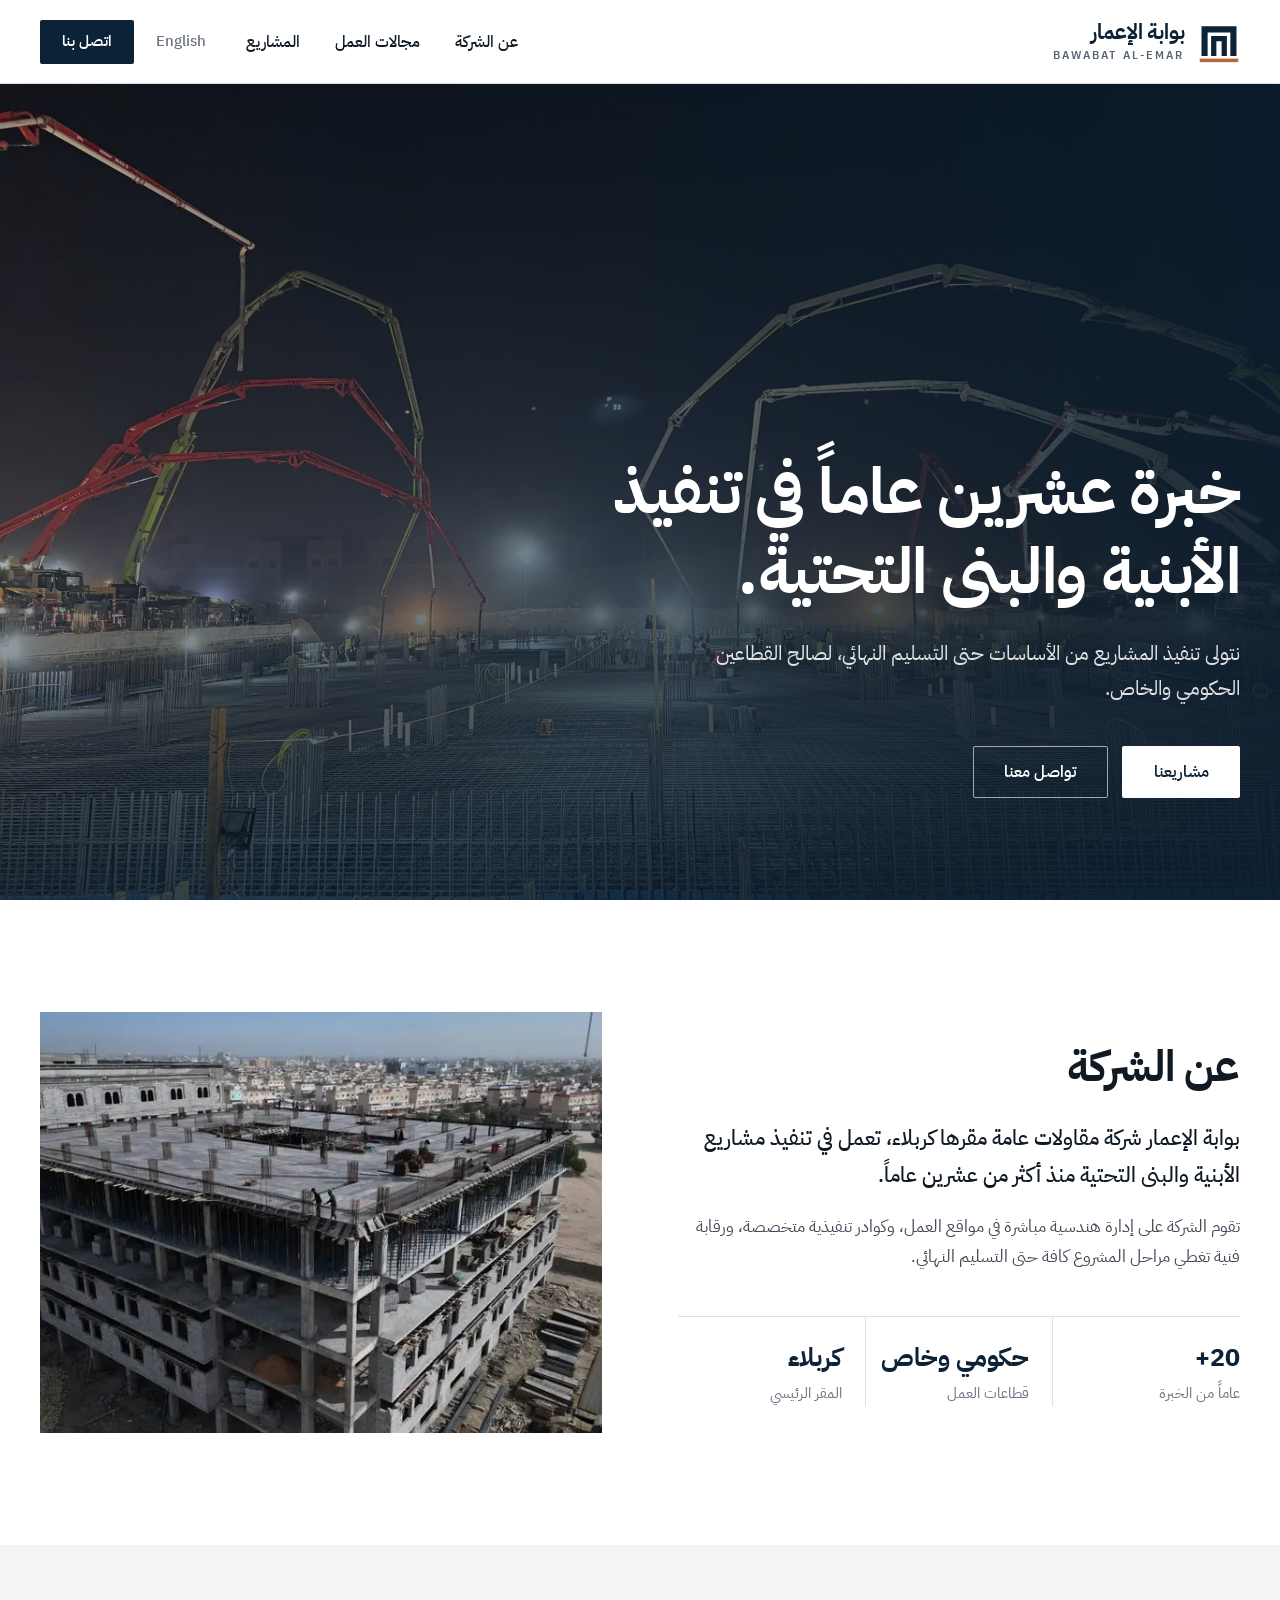
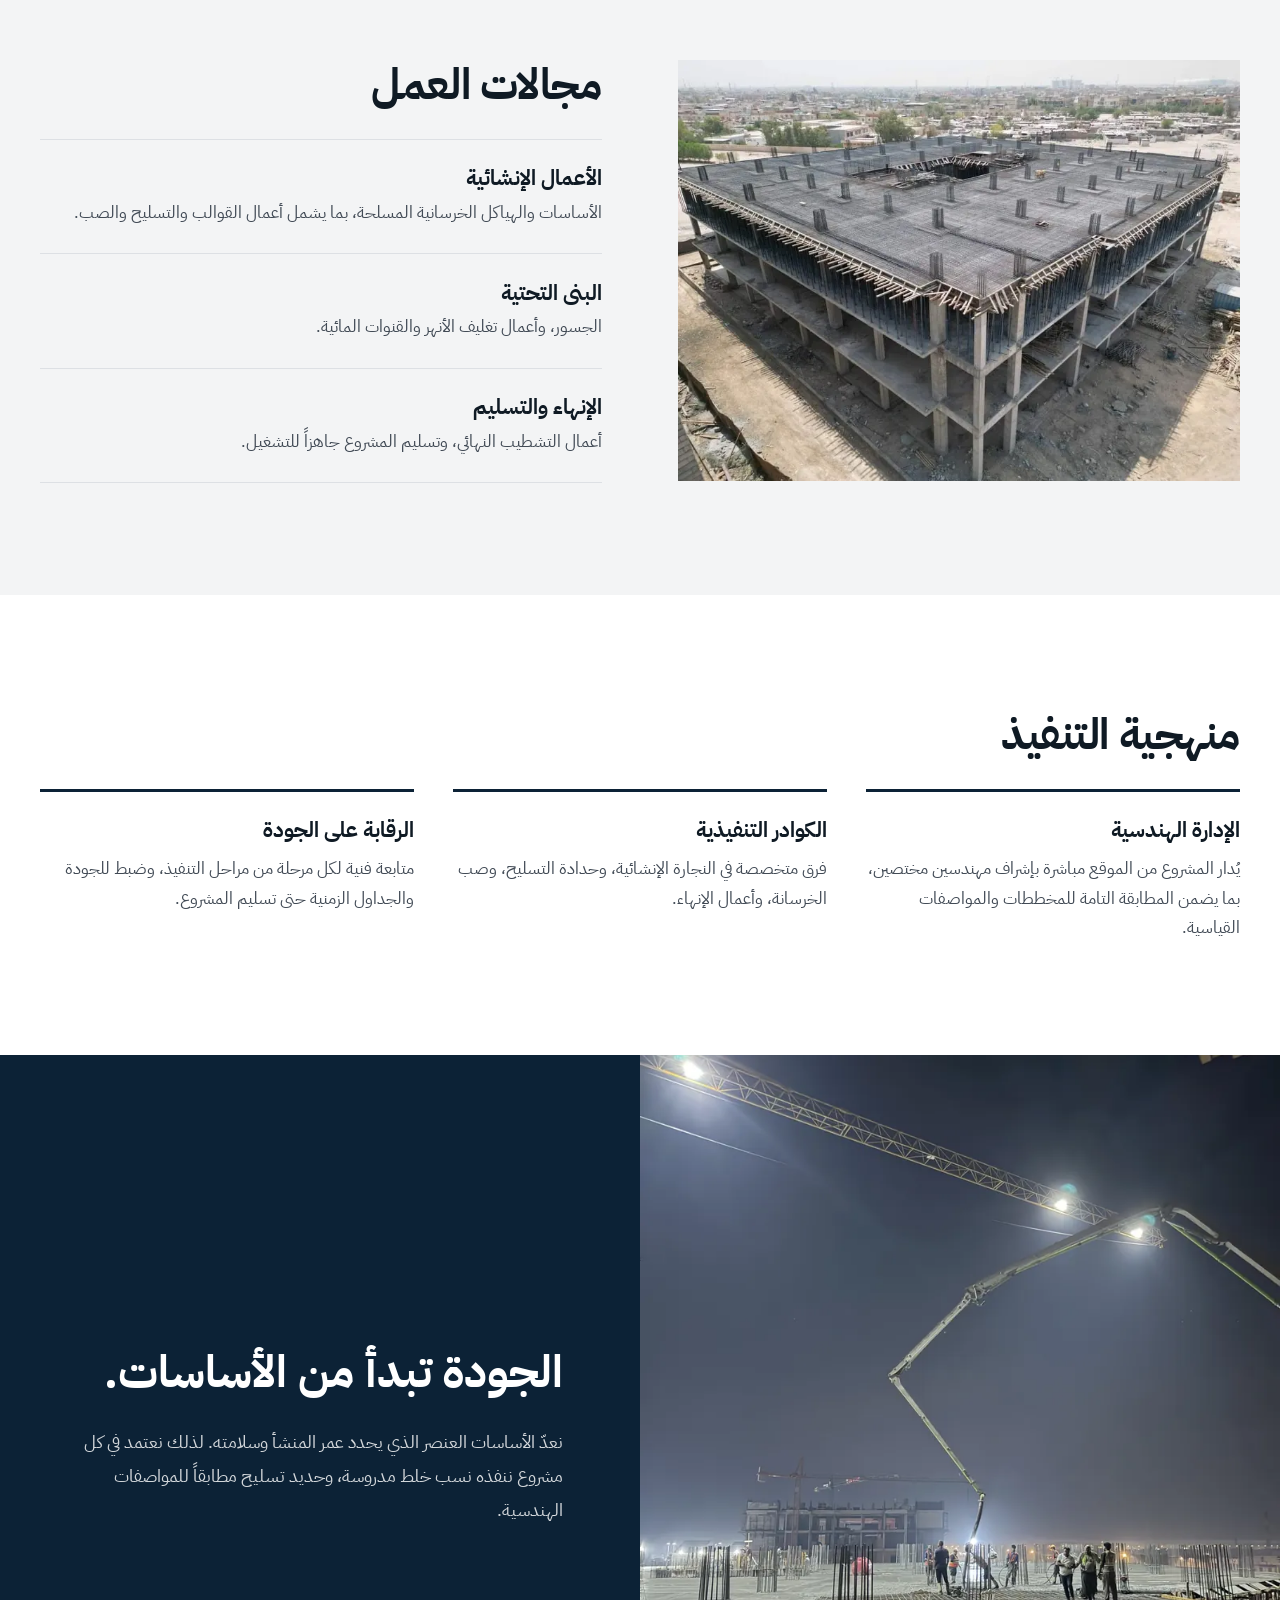
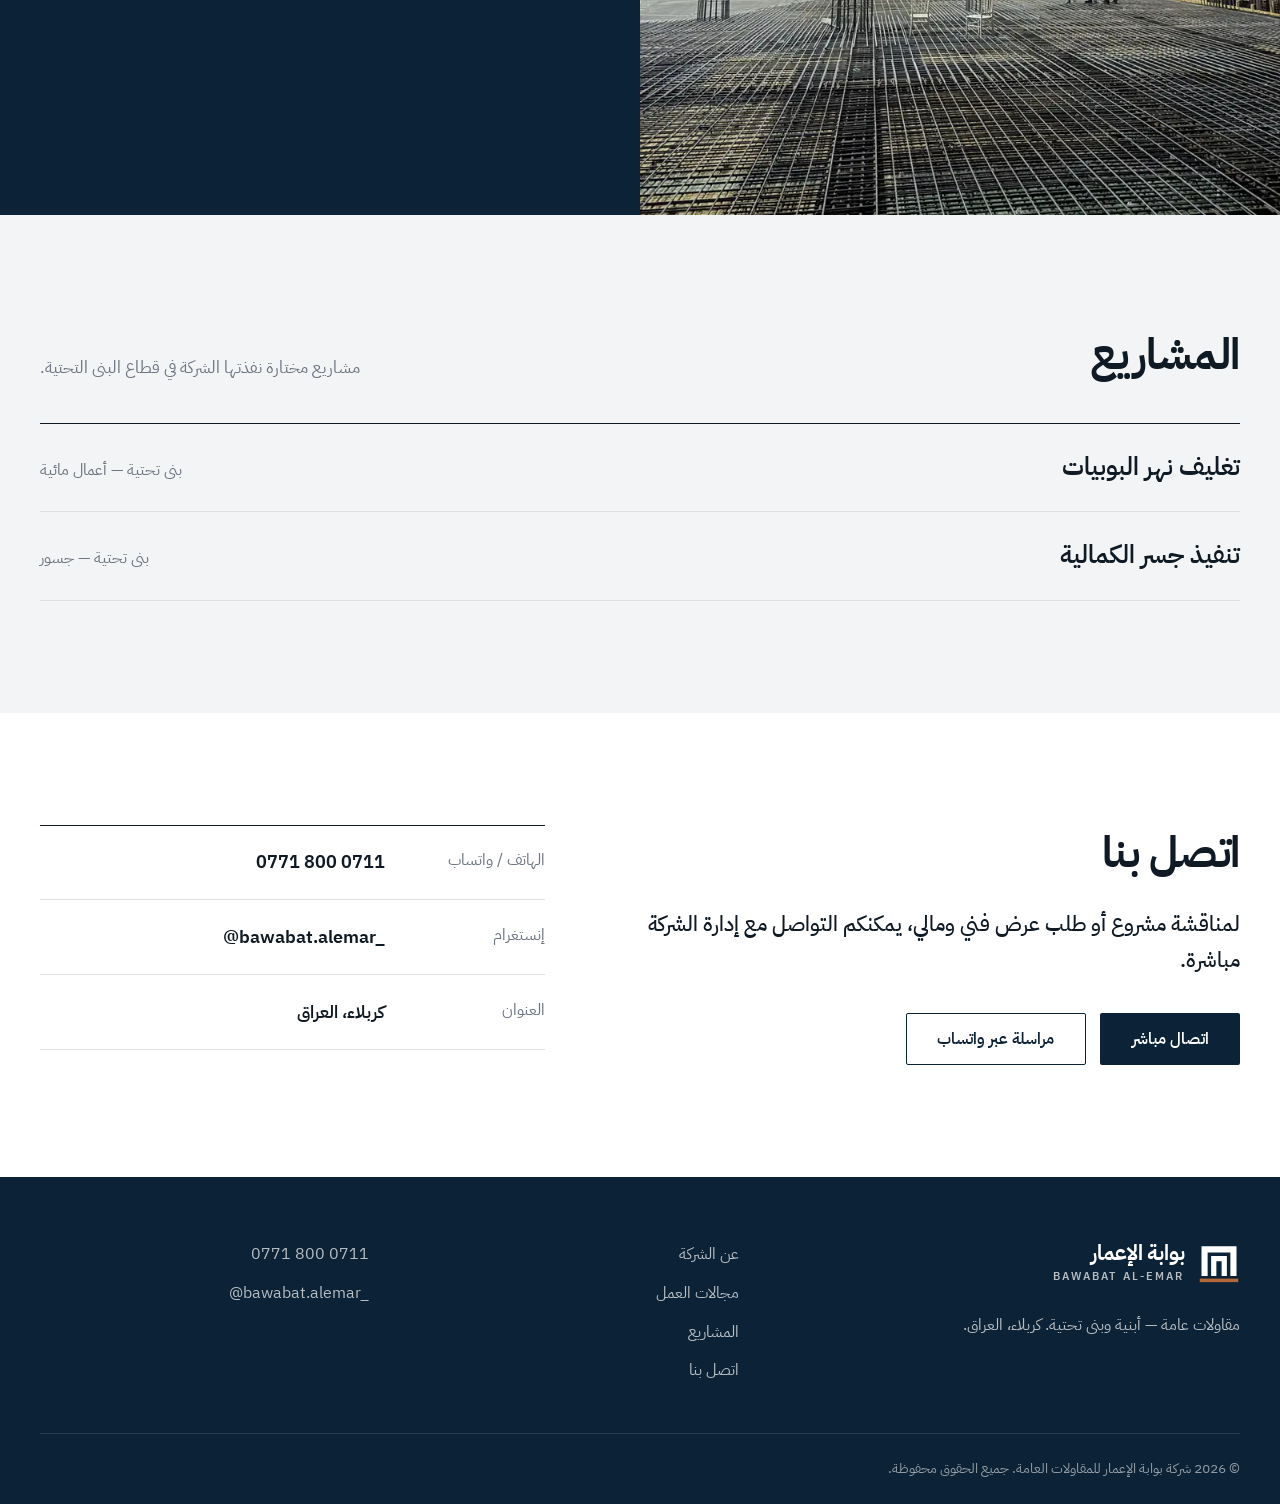
==== index.html @ ef7aeb7f "Rebuild site in a corporate contractor style with a new logo Start over from a clean, conventional c" ====
<!doctype html>
<html lang="ar" dir="rtl">
<head>
  <meta charset="utf-8">
  <meta name="viewport" content="width=device-width, initial-scale=1, viewport-fit=cover">
  <title>بوابة الإعمار للمقاولات العامة</title>
  <meta name="description" content="شركة بوابة الإعمار للمقاولات العامة — كربلاء، العراق. تنفيذ مشاريع الأبنية والبنى التحتية منذ أكثر من عشرين عاماً.">
  <meta name="theme-color" content="#0c2236">
  <meta property="og:type" content="website">
  <meta property="og:title" content="بوابة الإعمار للمقاولات العامة">
  <meta property="og:description" content="تنفيذ مشاريع الأبنية والبنى التحتية منذ أكثر من عشرين عاماً.">
  <meta property="og:image" content="assets/img/site/raft-foundation.jpg">
  <link rel="icon" type="image/svg+xml" href="assets/img/favicon.svg">
  <link rel="apple-touch-icon" href="assets/img/favicon.png">

  <link rel="preconnect" href="https://fonts.googleapis.com">
  <link rel="preconnect" href="https://fonts.gstatic.com" crossorigin>
  <link href="https://fonts.googleapis.com/css2?family=IBM+Plex+Sans+Arabic:wght@400;500;600;700&display=swap" rel="stylesheet">
  <link rel="preload" as="image" type="image/webp" imagesrcset="assets/img/site/raft-foundation-800.webp 800w, assets/img/site/raft-foundation-1920.webp 1920w" imagesizes="100vw">
  <link rel="stylesheet" href="assets/css/style.css">

  <script type="application/ld+json">
  {
    "@context": "https://schema.org",
    "@type": "GeneralContractor",
    "name": "بوابة الإعمار للمقاولات العامة",
    "alternateName": "Bawabat Al-Emar General Contracting",
    "telephone": "+9647718000711",
    "address": { "@type": "PostalAddress", "addressLocality": "Karbala", "addressCountry": "IQ" },
    "sameAs": ["https://www.instagram.com/bawabat.alemar_/"]
  }
  </script>
</head>
<body>
  <a class="skip" href="#main" data-i18n="skip">انتقل إلى المحتوى</a>

  <!-- Header -->
  <header class="header" id="header">
    <div class="container header-row">
      <a class="brand" href="#top" aria-label="بوابة الإعمار للمقاولات العامة">
        <svg class="mark" viewBox="0 0 48 48" aria-hidden="true"><path d="M4 6h40v34h-7V13H11v27H4z"/><path d="M15 17h18v23h-6V23h-6v17h-6z"/><rect class="mark-base" x="2" y="43" width="44" height="4"/></svg>
        <span class="wordmark">
          <strong data-i18n="brand">بوابة الإعمار</strong>
          <span data-i18n="brand.sub">BAWABAT AL-EMAR</span>
        </span>
      </a>

      <nav class="nav" id="nav" aria-label="القائمة الرئيسية">
        <a href="#about" data-i18n="nav.about">عن الشركة</a>
        <a href="#services" data-i18n="nav.services">مجالات العمل</a>
        <a href="#projects" data-i18n="nav.projects">المشاريع</a>
        <a href="#contact" class="nav-contact" data-i18n="nav.contact">اتصل بنا</a>
      </nav>

      <div class="header-tools">
        <button type="button" class="lang" data-lang-toggle lang="en">English</button>
        <a href="#contact" class="btn btn-primary btn-sm header-cta" data-i18n="nav.contact">اتصل بنا</a>
        <button type="button" class="menu-toggle" id="menu-toggle" aria-expanded="false" aria-controls="nav" aria-label="القائمة">
          <span></span><span></span>
        </button>
      </div>
    </div>
  </header>

  <main id="main">
    <!-- Hero -->
    <section class="hero" id="top">
      <picture class="hero-media">
        <source type="image/webp" srcset="assets/img/site/raft-foundation-800.webp 800w, assets/img/site/raft-foundation-1920.webp 1920w" sizes="100vw">
        <img src="assets/img/site/raft-foundation.jpg" alt="صب أساس حصيري بمضخات الخرسانة في أحد مواقع الشركة" width="1920" height="1440" fetchpriority="high">
      </picture>
      <div class="container hero-content">
        <h1 data-i18n="hero.title">خبرة عشرين عاماً في تنفيذ الأبنية والبنى التحتية.</h1>
        <p data-i18n="hero.text">نتولى تنفيذ المشاريع من الأساسات حتى التسليم النهائي، لصالح القطاعين الحكومي والخاص.</p>
        <div class="hero-actions">
          <a href="#projects" class="btn btn-light" data-i18n="hero.cta1">مشاريعنا</a>
          <a href="#contact" class="btn btn-ghost" data-i18n="hero.cta2">تواصل معنا</a>
        </div>
      </div>
    </section>

    <!-- About -->
    <section class="section about" id="about">
      <div class="container split">
        <div class="split-text reveal">
          <h2 data-i18n="about.title">عن الشركة</h2>
          <p class="lead" data-i18n="about.lead">بوابة الإعمار شركة مقاولات عامة مقرها كربلاء، تعمل في تنفيذ مشاريع الأبنية والبنى التحتية منذ أكثر من عشرين عاماً.</p>
          <p data-i18n="about.text">تقوم الشركة على إدارة هندسية مباشرة في مواقع العمل، وكوادر تنفيذية متخصصة، ورقابة فنية تغطي مراحل المشروع كافة حتى التسليم النهائي.</p>
          <dl class="figures">
            <div><dt dir="ltr">+20</dt><dd data-i18n="fig.years">عاماً من الخبرة</dd></div>
            <div><dt data-i18n="fig.sectorsV">حكومي وخاص</dt><dd data-i18n="fig.sectors">قطاعات العمل</dd></div>
            <div><dt data-i18n="fig.hqV">كربلاء</dt><dd data-i18n="fig.hq">المقر الرئيسي</dd></div>
          </dl>
        </div>
        <figure class="split-media reveal">
          <picture>
            <source type="image/webp" srcset="assets/img/site/building-crane-800.webp 800w, assets/img/site/building-crane-1280.webp 1280w" sizes="(max-width: 900px) 100vw, 560px">
            <img src="assets/img/site/building-crane.jpg" alt="مبنى خرساني متعدد الطوابق قيد الإنشاء" width="1280" height="720" loading="lazy" decoding="async">
          </picture>
        </figure>
      </div>
    </section>

    <!-- Services -->
    <section class="section services" id="services">
      <div class="container split split-reverse">
        <div class="split-text reveal">
          <h2 data-i18n="services.title">مجالات العمل</h2>
          <ul class="service-list">
            <li>
              <h3 data-i18n="s1.title">الأعمال الإنشائية</h3>
              <p data-i18n="s1.text">الأساسات والهياكل الخرسانية المسلحة، بما يشمل أعمال القوالب والتسليح والصب.</p>
            </li>
            <li>
              <h3 data-i18n="s2.title">البنى التحتية</h3>
              <p data-i18n="s2.text">الجسور، وأعمال تغليف الأنهر والقنوات المائية.</p>
            </li>
            <li>
              <h3 data-i18n="s3.title">الإنهاء والتسليم</h3>
              <p data-i18n="s3.text">أعمال التشطيب النهائي، وتسليم المشروع جاهزاً للتشغيل.</p>
            </li>
          </ul>
        </div>
        <figure class="split-media reveal">
          <picture>
            <source type="image/webp" srcset="assets/img/site/aerial-frame-800.webp 800w, assets/img/site/aerial-frame-1080.webp 1080w" sizes="(max-width: 900px) 100vw, 560px">
            <img src="assets/img/site/aerial-frame.jpg" alt="هيكل خرساني مسلح متعدد الطوابق — منظر جوي" width="1080" height="810" loading="lazy" decoding="async">
          </picture>
        </figure>
      </div>
    </section>

    <!-- Approach -->
    <section class="section approach" id="approach">
      <div class="container">
        <h2 class="reveal" data-i18n="approach.title">منهجية التنفيذ</h2>
        <div class="columns">
          <article class="reveal">
            <h3 data-i18n="a1.title">الإدارة الهندسية</h3>
            <p data-i18n="a1.text">يُدار المشروع من الموقع مباشرة بإشراف مهندسين مختصين، بما يضمن المطابقة التامة للمخططات والمواصفات القياسية.</p>
          </article>
          <article class="reveal">
            <h3 data-i18n="a2.title">الكوادر التنفيذية</h3>
            <p data-i18n="a2.text">فرق متخصصة في النجارة الإنشائية، وحدادة التسليح، وصب الخرسانة، وأعمال الإنهاء.</p>
          </article>
          <article class="reveal">
            <h3 data-i18n="a3.title">الرقابة على الجودة</h3>
            <p data-i18n="a3.text">متابعة فنية لكل مرحلة من مراحل التنفيذ، وضبط للجودة والجداول الزمنية حتى تسليم المشروع.</p>
          </article>
        </div>
      </div>
    </section>

    <!-- Quality statement -->
    <section class="quality">
      <figure class="quality-media">
        <picture>
          <source type="image/webp" srcset="assets/img/site/night-pour-800.webp 800w, assets/img/site/night-pour-1200.webp 1200w" sizes="(max-width: 900px) 100vw, 50vw">
          <img src="assets/img/site/night-pour.jpg" alt="أعمال تسليح وصب خرسانة ليلية في الموقع" width="1200" height="1600" loading="lazy" decoding="async">
        </picture>
      </figure>
      <div class="quality-text">
        <div class="reveal">
          <h2 data-i18n="quality.title">الجودة تبدأ من الأساسات.</h2>
          <p data-i18n="quality.text">نعدّ الأساسات العنصر الذي يحدد عمر المنشأ وسلامته. لذلك نعتمد في كل مشروع ننفذه نسب خلط مدروسة، وحديد تسليح مطابقاً للمواصفات الهندسية.</p>
        </div>
      </div>
    </section>

    <!-- Projects -->
    <section class="section projects" id="projects">
      <div class="container">
        <div class="section-head reveal">
          <h2 data-i18n="projects.title">المشاريع</h2>
          <p data-i18n="projects.text">مشاريع مختارة نفذتها الشركة في قطاع البنى التحتية.</p>
        </div>
        <ul class="project-list reveal">
          <li>
            <h3 data-i18n="p1.title">تغليف نهر البوبيات</h3>
            <span data-i18n="p1.type">بنى تحتية — أعمال مائية</span>
          </li>
          <li>
            <h3 data-i18n="p2.title">تنفيذ جسر الكمالية</h3>
            <span data-i18n="p2.type">بنى تحتية — جسور</span>
          </li>
        </ul>
      </div>
    </section>

    <!-- Contact -->
    <section class="section contact" id="contact">
      <div class="container contact-grid">
        <div class="reveal">
          <h2 data-i18n="contact.title">اتصل بنا</h2>
          <p class="lead" data-i18n="contact.text">لمناقشة مشروع أو طلب عرض فني ومالي، يمكنكم التواصل مع إدارة الشركة مباشرة.</p>
          <div class="contact-actions">
            <a class="btn btn-primary" href="tel:+9647718000711" data-i18n="contact.call">اتصال مباشر</a>
            <a class="btn btn-outline" href="https://wa.me/9647718000711" target="_blank" rel="noopener" data-wa data-i18n="contact.wa">مراسلة عبر واتساب</a>
          </div>
        </div>
        <dl class="contact-details reveal">
          <div>
            <dt data-i18n="contact.phone">الهاتف / واتساب</dt>
            <dd><a href="tel:+9647718000711" dir="ltr">0771 800 0711</a></dd>
          </div>
          <div>
            <dt data-i18n="contact.ig">إنستغرام</dt>
            <dd><a href="https://www.instagram.com/bawabat.alemar_/" target="_blank" rel="noopener" dir="ltr">@bawabat.alemar_</a></dd>
          </div>
          <div>
            <dt data-i18n="contact.address">العنوان</dt>
            <dd data-i18n="contact.addressV">كربلاء، العراق</dd>
          </div>
        </dl>
      </div>
    </section>
  </main>

  <!-- Footer -->
  <footer class="footer">
    <div class="container footer-top">
      <div class="footer-brand">
        <a class="brand brand-light" href="#top" aria-label="بوابة الإعمار للمقاولات العامة">
          <svg class="mark" viewBox="0 0 48 48" aria-hidden="true"><path d="M4 6h40v34h-7V13H11v27H4z"/><path d="M15 17h18v23h-6V23h-6v17h-6z"/><rect class="mark-base" x="2" y="43" width="44" height="4"/></svg>
          <span class="wordmark">
            <strong data-i18n="brand">بوابة الإعمار</strong>
            <span data-i18n="brand.sub">BAWABAT AL-EMAR</span>
          </span>
        </a>
        <p data-i18n="footer.text">مقاولات عامة — أبنية وبنى تحتية. كربلاء، العراق.</p>
      </div>
      <nav class="footer-nav" aria-label="روابط">
        <a href="#about" data-i18n="nav.about">عن الشركة</a>
        <a href="#services" data-i18n="nav.services">مجالات العمل</a>
        <a href="#projects" data-i18n="nav.projects">المشاريع</a>
        <a href="#contact" data-i18n="nav.contact">اتصل بنا</a>
      </nav>
      <div class="footer-contact">
        <a href="tel:+9647718000711" dir="ltr">0771 800 0711</a>
        <a href="https://www.instagram.com/bawabat.alemar_/" target="_blank" rel="noopener" dir="ltr">@bawabat.alemar_</a>
      </div>
    </div>
    <div class="container footer-bottom">
      <p>© <span id="year">2026</span> <span data-i18n="footer.rights">شركة بوابة الإعمار للمقاولات العامة. جميع الحقوق محفوظة.</span></p>
    </div>
  </footer>

  <a class="wa-float" href="https://wa.me/9647718000711" target="_blank" rel="noopener" aria-label="WhatsApp" data-wa>
    <svg viewBox="0 0 24 24" aria-hidden="true"><path d="M12 2a10 10 0 0 0-8.6 15.1L2 22l5-1.3A10 10 0 1 0 12 2zm0 18.2a8.2 8.2 0 0 1-4.2-1.2l-.3-.2-3 .8.8-2.9-.2-.3A8.2 8.2 0 1 1 12 20.2zm4.5-6.1c-.2-.1-1.5-.7-1.7-.8s-.4-.1-.6.1-.7.8-.8 1-.3.2-.5.1a6.7 6.7 0 0 1-3.3-2.9c-.3-.4.3-.4.7-1.4.1-.2 0-.3 0-.5l-.8-1.8c-.2-.5-.4-.4-.6-.4h-.5a1 1 0 0 0-.7.3 3 3 0 0 0-.9 2.2 5.2 5.2 0 0 0 1.1 2.7 11.8 11.8 0 0 0 4.5 4c1.7.7 2.4.8 3.2.6a2.8 2.8 0 0 0 1.8-1.3 2.3 2.3 0 0 0 .2-1.3c-.1-.1-.3-.2-.5-.3z"/></svg>
  </a>

  <script src="assets/js/main.js" defer></script>
</body>
</html>
---- assets/css/style.css ----
/* =========================================================
   Bawabat Al-Emar General Contracting
   ========================================================= */
:root {
  --navy: #0c2236;
  --navy-2: #12304b;
  --ink: #0f1a24;
  --text: #414a55;
  --muted: #6b7480;
  --line: #dde0e4;
  --bg: #ffffff;
  --bg-alt: #f3f4f5;
  --accent: #b4693a;

  --font: "IBM Plex Sans Arabic", "Segoe UI", Tahoma, system-ui, sans-serif;
  --container: 1200px;
  --header-h: 84px;
  --ease: cubic-bezier(.2, .7, .2, 1);
}

*, *::before, *::after { box-sizing: border-box; }
html { scroll-behavior: smooth; scroll-padding-top: var(--header-h); -webkit-text-size-adjust: 100%; }
body {
  margin: 0; font-family: var(--font); font-size: 1.0625rem; line-height: 1.75;
  color: var(--text); background: var(--bg); -webkit-font-smoothing: antialiased; text-rendering: optimizeLegibility;
}
img { display: block; max-width: 100%; height: auto; }
a { color: inherit; text-decoration: none; }
button { font: inherit; color: inherit; cursor: pointer; background: none; border: 0; padding: 0; }
h1, h2, h3, p, dl, dd, figure { margin: 0; }
ul { margin: 0; padding: 0; list-style: none; }
h1, h2, h3 { color: var(--ink); font-weight: 700; line-height: 1.3; }
:focus-visible { outline: 2px solid var(--accent); outline-offset: 3px; }

.container { width: min(100% - 3rem, var(--container)); margin-inline: auto; }
.skip { position: absolute; top: -60px; inset-inline-start: 1rem; z-index: 200; background: var(--navy); color: #fff; padding: .6rem 1rem; }
.skip:focus { top: 1rem; }

/* ---------- Buttons ---------- */
.btn {
  display: inline-flex; align-items: center; justify-content: center;
  min-height: 52px; padding: 0 1.9rem; border: 1px solid transparent; border-radius: 2px;
  font-size: 1rem; font-weight: 600; line-height: 1; white-space: nowrap;
  transition: background-color .2s, color .2s, border-color .2s;
}
.btn-sm { min-height: 44px; padding: 0 1.3rem; font-size: .95rem; }
.btn-primary { background: var(--navy); color: #fff; }
.btn-primary:hover { background: var(--navy-2); }
.btn-outline { border-color: var(--navy); color: var(--navy); }
.btn-outline:hover { background: var(--navy); color: #fff; }
.btn-light { background: #fff; color: var(--navy); }
.btn-light:hover { background: #e9ecef; }
.btn-ghost { border-color: rgba(255, 255, 255, .6); color: #fff; }
.btn-ghost:hover { background: #fff; color: var(--navy); border-color: #fff; }

/* ---------- Brand ---------- */
.brand { display: inline-flex; align-items: center; gap: .85rem; color: var(--navy); }
.mark { width: 42px; height: 42px; flex: none; fill: currentColor; }
.mark-base { fill: var(--accent); }
.wordmark { display: flex; flex-direction: column; line-height: 1.1; }
.wordmark strong { font-size: 1.32rem; font-weight: 700; color: inherit; letter-spacing: -.01em; }
.wordmark span { font-size: .66rem; font-weight: 600; letter-spacing: .2em; margin-top: .35rem; opacity: .7; }
.brand-light { color: #fff; }

/* ---------- Header ---------- */
.header {
  position: sticky; top: 0; z-index: 100; height: var(--header-h);
  background: #fff; border-bottom: 1px solid var(--line); transition: box-shadow .3s;
}
.header.is-scrolled { box-shadow: 0 6px 24px -14px rgba(12, 34, 54, .35); }
.header-row { height: 100%; display: flex; align-items: center; gap: 2.5rem; }
.nav { display: flex; align-items: center; gap: 2.2rem; margin-inline-start: auto; }
.nav a { position: relative; font-size: 1rem; font-weight: 500; color: var(--ink); padding: .4rem 0; }
.nav a::after { content: ""; position: absolute; inset-inline: 0; bottom: -2px; height: 2px; background: var(--accent); transform: scaleX(0); transition: transform .25s var(--ease); }
.nav a:hover::after, .nav a.is-active::after { transform: scaleX(1); }
.nav .nav-contact { display: none; }
.header-tools { display: flex; align-items: center; gap: 1.4rem; }
.lang { font-size: .95rem; font-weight: 500; color: var(--muted); font-family: var(--font); }
.lang:hover { color: var(--ink); }
.menu-toggle { display: none; width: 44px; height: 44px; position: relative; }
.menu-toggle span { position: absolute; left: 10px; right: 10px; height: 2px; background: var(--ink); transition: transform .25s var(--ease), top .25s var(--ease); }
.menu-toggle span:first-child { top: 17px; }
.menu-toggle span:last-child { top: 25px; }
.menu-toggle[aria-expanded="true"] span:first-child { top: 21px; transform: rotate(45deg); }
.menu-toggle[aria-expanded="true"] span:last-child { top: 21px; transform: rotate(-45deg); }

/* ---------- Hero ---------- */
.hero {
  position: relative; isolation: isolate; display: flex; align-items: flex-end;
  min-height: min(calc(100svh - var(--header-h)), 860px); min-height: min(calc(100vh - var(--header-h)), 860px);
  padding: 8rem 0 clamp(4rem, 8vw, 6.5rem); color: #fff; background: var(--navy);
}
.hero-media { position: absolute; inset: 0; z-index: -2; }
.hero-media img { width: 100%; height: 100%; object-fit: cover; object-position: center 40%; }
.hero::before {
  content: ""; position: absolute; inset: 0; z-index: -1;
  background:
    linear-gradient(to left, rgba(10, 28, 45, .9) 0%, rgba(10, 28, 45, .62) 45%, rgba(10, 28, 45, .25) 100%),
    linear-gradient(to top, rgba(10, 28, 45, .7) 0%, rgba(10, 28, 45, 0) 50%);
}
[dir="ltr"] .hero::before {
  background:
    linear-gradient(to right, rgba(10, 28, 45, .9) 0%, rgba(10, 28, 45, .62) 45%, rgba(10, 28, 45, .25) 100%),
    linear-gradient(to top, rgba(10, 28, 45, .7) 0%, rgba(10, 28, 45, 0) 50%);
}
.hero-content { max-width: var(--container); }
.hero h1 { color: #fff; max-width: 17ch; font-size: clamp(2.2rem, 1.3rem + 3.4vw, 4rem); line-height: 1.25; letter-spacing: -.01em; }
[lang="en"] .hero h1 { max-width: 19ch; line-height: 1.12; letter-spacing: -.025em; }
.hero p { max-width: 46ch; margin-top: 1.5rem; font-size: clamp(1.05rem, 1rem + .3vw, 1.25rem); color: rgba(255, 255, 255, .86); }
.hero-actions { display: flex; flex-wrap: wrap; gap: .9rem; margin-top: 2.5rem; }

/* ---------- Sections ---------- */
.section { padding: clamp(4.5rem, 3rem + 5vw, 8rem) 0; }
.section h2 { font-size: clamp(1.9rem, 1.4rem + 1.6vw, 2.75rem); letter-spacing: -.01em; margin-bottom: 1.6rem; }
.lead { font-size: clamp(1.15rem, 1.05rem + .35vw, 1.35rem); line-height: 1.7; color: var(--ink); font-weight: 500; }
.lead + p { margin-top: 1.2rem; }

.split { display: grid; grid-template-columns: 1fr 1fr; gap: clamp(2.5rem, 6vw, 6rem); align-items: center; }
.split-reverse .split-media { order: -1; }
.split-media { position: relative; }
.split-media img { width: 100%; aspect-ratio: 4 / 3; object-fit: cover; }

/* About */
.figures { display: grid; grid-template-columns: repeat(3, 1fr); margin-top: 2.8rem; border-top: 1px solid var(--line); }
.figures > div { padding: 1.6rem 0 0; }
.figures > div + div { padding-inline-start: 1.4rem; border-inline-start: 1px solid var(--line); }
.figures dt { font-size: clamp(1.3rem, 1.1rem + .6vw, 1.6rem); white-space: nowrap; font-weight: 700; color: var(--navy); line-height: 1.2; }
.figures dd { margin-top: .4rem; font-size: .95rem; color: var(--muted); }
[dir="rtl"] .figures dt[dir="ltr"] { text-align: right; }

/* Services */
.services { background: var(--bg-alt); }
.service-list li { padding: 1.6rem 0; border-top: 1px solid var(--line); }
.service-list li:last-child { border-bottom: 1px solid var(--line); }
.service-list h3 { font-size: 1.3rem; margin-bottom: .35rem; }

/* Approach */
.columns { display: grid; grid-template-columns: repeat(3, 1fr); gap: clamp(1.5rem, 3vw, 3rem); margin-top: 1rem; }
.columns article { padding-top: 1.6rem; border-top: 3px solid var(--navy); }
.columns h3 { font-size: 1.3rem; margin-bottom: .6rem; }

/* Quality */
.quality { display: grid; grid-template-columns: 1fr 1fr; background: var(--navy); color: rgba(255, 255, 255, .82); }
.quality-media img { width: 100%; height: 100%; min-height: 520px; max-height: 760px; object-fit: cover; }
.quality-text { display: flex; align-items: center; padding: clamp(3.5rem, 7vw, 7rem) clamp(1.5rem, 6vw, 6rem); }
.quality-text > div { max-width: 34rem; }
.quality h2 { color: #fff; font-size: clamp(1.9rem, 1.4rem + 1.8vw, 3rem); margin-bottom: 1.4rem; }
.quality p { font-size: 1.15rem; line-height: 1.85; }

/* Projects */
.projects { background: var(--bg-alt); }
.section-head { display: flex; align-items: flex-end; justify-content: space-between; gap: 2rem; margin-bottom: 2.5rem; }
.section-head h2 { margin-bottom: 0; }
.section-head p { color: var(--muted); max-width: 36ch; }
.project-list { border-top: 1px solid var(--ink); }
.project-list li {
  display: grid; grid-template-columns: 1fr auto; align-items: baseline; gap: 1rem;
  padding: 1.7rem 0; border-bottom: 1px solid var(--line);
}
.project-list h3 { font-size: clamp(1.25rem, 1.1rem + .6vw, 1.6rem); font-weight: 600; }
.project-list span { color: var(--muted); font-size: 1rem; }

/* Contact */
.contact-grid { display: grid; grid-template-columns: 1.1fr .9fr; gap: clamp(2.5rem, 6vw, 6rem); align-items: start; }
.contact-actions { display: flex; flex-wrap: wrap; gap: .9rem; margin-top: 2.2rem; }
.contact-details { border-top: 1px solid var(--ink); }
.contact-details > div { display: grid; grid-template-columns: 9rem 1fr; gap: 1rem; padding: 1.35rem 0; border-bottom: 1px solid var(--line); }
.contact-details dt { color: var(--muted); font-size: .98rem; }
.contact-details dd { color: var(--ink); font-weight: 600; font-size: 1.1rem; }
.contact-details a:hover { color: var(--accent); }
[dir="rtl"] .contact-details a[dir="ltr"] { display: inline-block; }

/* ---------- Footer ---------- */
.footer { background: var(--navy); color: rgba(255, 255, 255, .7); font-size: .98rem; }
.footer-top { display: grid; grid-template-columns: 1.4fr 1fr 1fr; gap: 2.5rem; padding: 4rem 0 3rem; }
.footer-brand p { margin-top: 1.2rem; max-width: 32ch; }
.footer-nav, .footer-contact { display: flex; flex-direction: column; gap: .7rem; align-items: flex-start; }
.footer a:hover { color: #fff; }
.footer-bottom { padding: 1.4rem 0; border-top: 1px solid rgba(255, 255, 255, .12); font-size: .9rem; color: rgba(255, 255, 255, .55); }

/* ---------- Floating WhatsApp ---------- */
.wa-float {
  position: fixed; z-index: 90; inset-inline-end: 1.25rem; bottom: max(1.25rem, env(safe-area-inset-bottom));
  width: 54px; height: 54px; border-radius: 50%; display: grid; place-items: center;
  background: #25d366; color: #fff; box-shadow: 0 8px 22px -8px rgba(0, 0, 0, .35);
  transition: transform .2s, opacity .3s, visibility .3s;
}
.wa-float:hover { transform: scale(1.06); }
.wa-float svg { width: 28px; height: 28px; fill: currentColor; }
.wa-float.is-hidden { opacity: 0; visibility: hidden; }

/* ---------- Reveal ---------- */
.js .reveal { opacity: 0; transform: translateY(16px); transition: opacity .8s var(--ease), transform .8s var(--ease); }
.js .reveal.is-visible { opacity: 1; transform: none; }

/* ---------- Responsive ---------- */
@media (max-width: 1080px) {
  .header-row { gap: 1.5rem; }
  .nav { gap: 1.6rem; }
}
@media (max-width: 900px) {
  :root { --header-h: 72px; }
  .menu-toggle { display: block; }
  .header-cta { display: none; }
  .nav {
    position: fixed; inset: var(--header-h) 0 auto 0; flex-direction: column; align-items: stretch; gap: 0;
    background: #fff; border-bottom: 1px solid var(--line); padding: .5rem 1.5rem 1.5rem;
    box-shadow: 0 20px 30px -20px rgba(12, 34, 54, .35);
    opacity: 0; visibility: hidden; transform: translateY(-6px); transition: opacity .25s, transform .25s var(--ease), visibility .25s;
  }
  .nav.is-open { opacity: 1; visibility: visible; transform: none; }
  .nav a { padding: 1.05rem 0; font-size: 1.1rem; border-bottom: 1px solid var(--line); }
  .nav a::after { display: none; }
  .nav .nav-contact { display: block; border-bottom: 0; color: var(--accent); }
  .split, .contact-grid { grid-template-columns: 1fr; }
  .split-reverse .split-media { order: 0; }
  .columns { grid-template-columns: 1fr; gap: 2.2rem; }
  .quality { grid-template-columns: 1fr; }
  .quality-media img { min-height: 0; max-height: none; aspect-ratio: 4 / 3; }
  .section-head { flex-direction: column; align-items: flex-start; gap: .8rem; }
  .footer-top { grid-template-columns: 1fr 1fr; }
  .footer-brand { grid-column: 1 / -1; }
}
@media (max-width: 560px) {
  .container { width: min(100% - 2.5rem, var(--container)); }
  .mark { width: 36px; height: 36px; }
  .wordmark strong { font-size: 1.15rem; }
  .wordmark span { font-size: .58rem; letter-spacing: .16em; }
  .header-tools { gap: .6rem; }
  .hero { padding-top: 10rem; }
  .hero-media img { object-position: 62% 50%; }
  .hero::before, [dir="ltr"] .hero::before {
    background: linear-gradient(to top, rgba(10, 28, 45, .95) 0%, rgba(10, 28, 45, .62) 55%, rgba(10, 28, 45, .15) 100%);
  }
  .hero-actions .btn { flex: 1 1 100%; }
  .figures { grid-template-columns: 1fr; }
  .figures > div + div { padding-inline-start: 0; border-inline-start: 0; }
  .figures > div { padding: 1.2rem 0; border-bottom: 1px solid var(--line); display: flex; align-items: baseline; justify-content: space-between; gap: 1rem; }
  .figures dd { margin: 0; }
  .project-list li { grid-template-columns: 1fr; gap: .3rem; }
  .contact-actions .btn { flex: 1 1 100%; }
  .contact-details > div { grid-template-columns: 1fr; gap: .2rem; }
  .footer-top { grid-template-columns: 1fr; gap: 2rem; }
  .wa-float { width: 52px; height: 52px; }
}
@media (prefers-reduced-motion: reduce) {
  html { scroll-behavior: auto; }
  *, *::before, *::after { transition-duration: .01ms !important; }
  .js .reveal { opacity: 1; transform: none; }
}
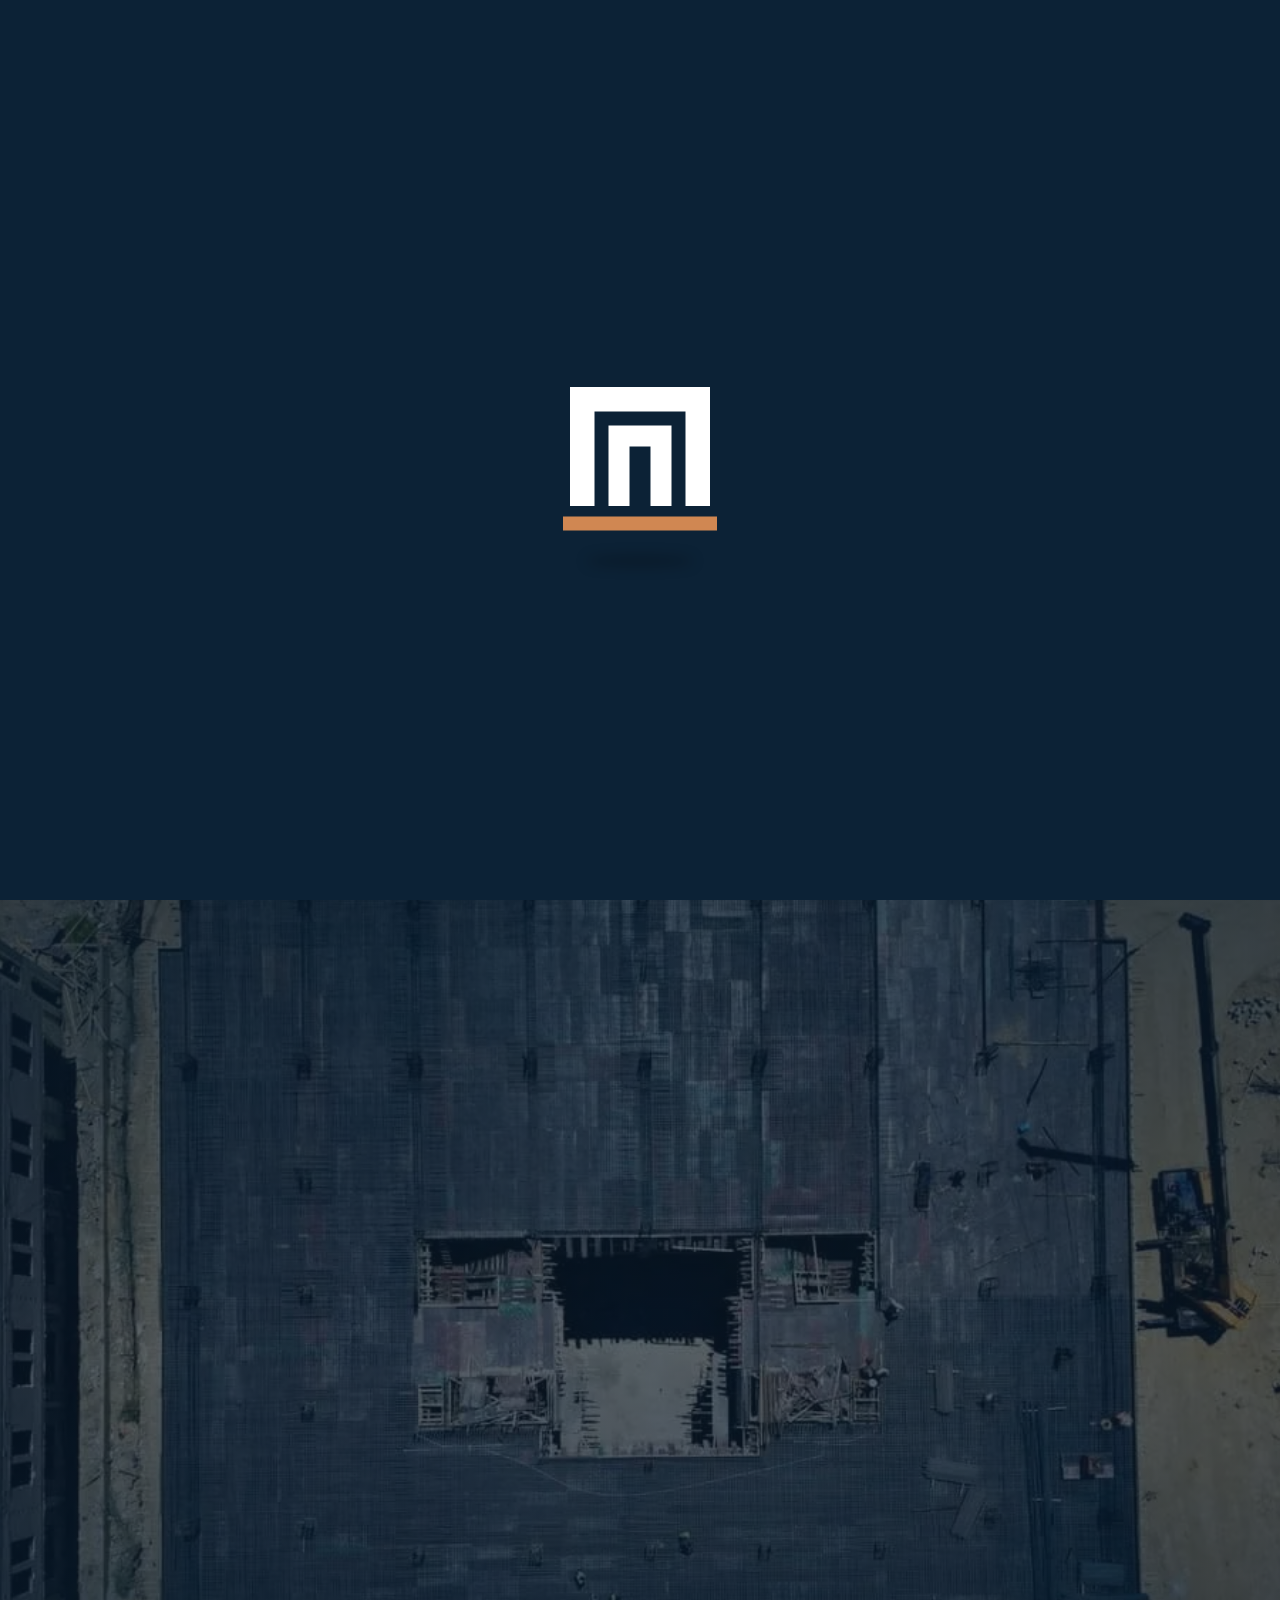
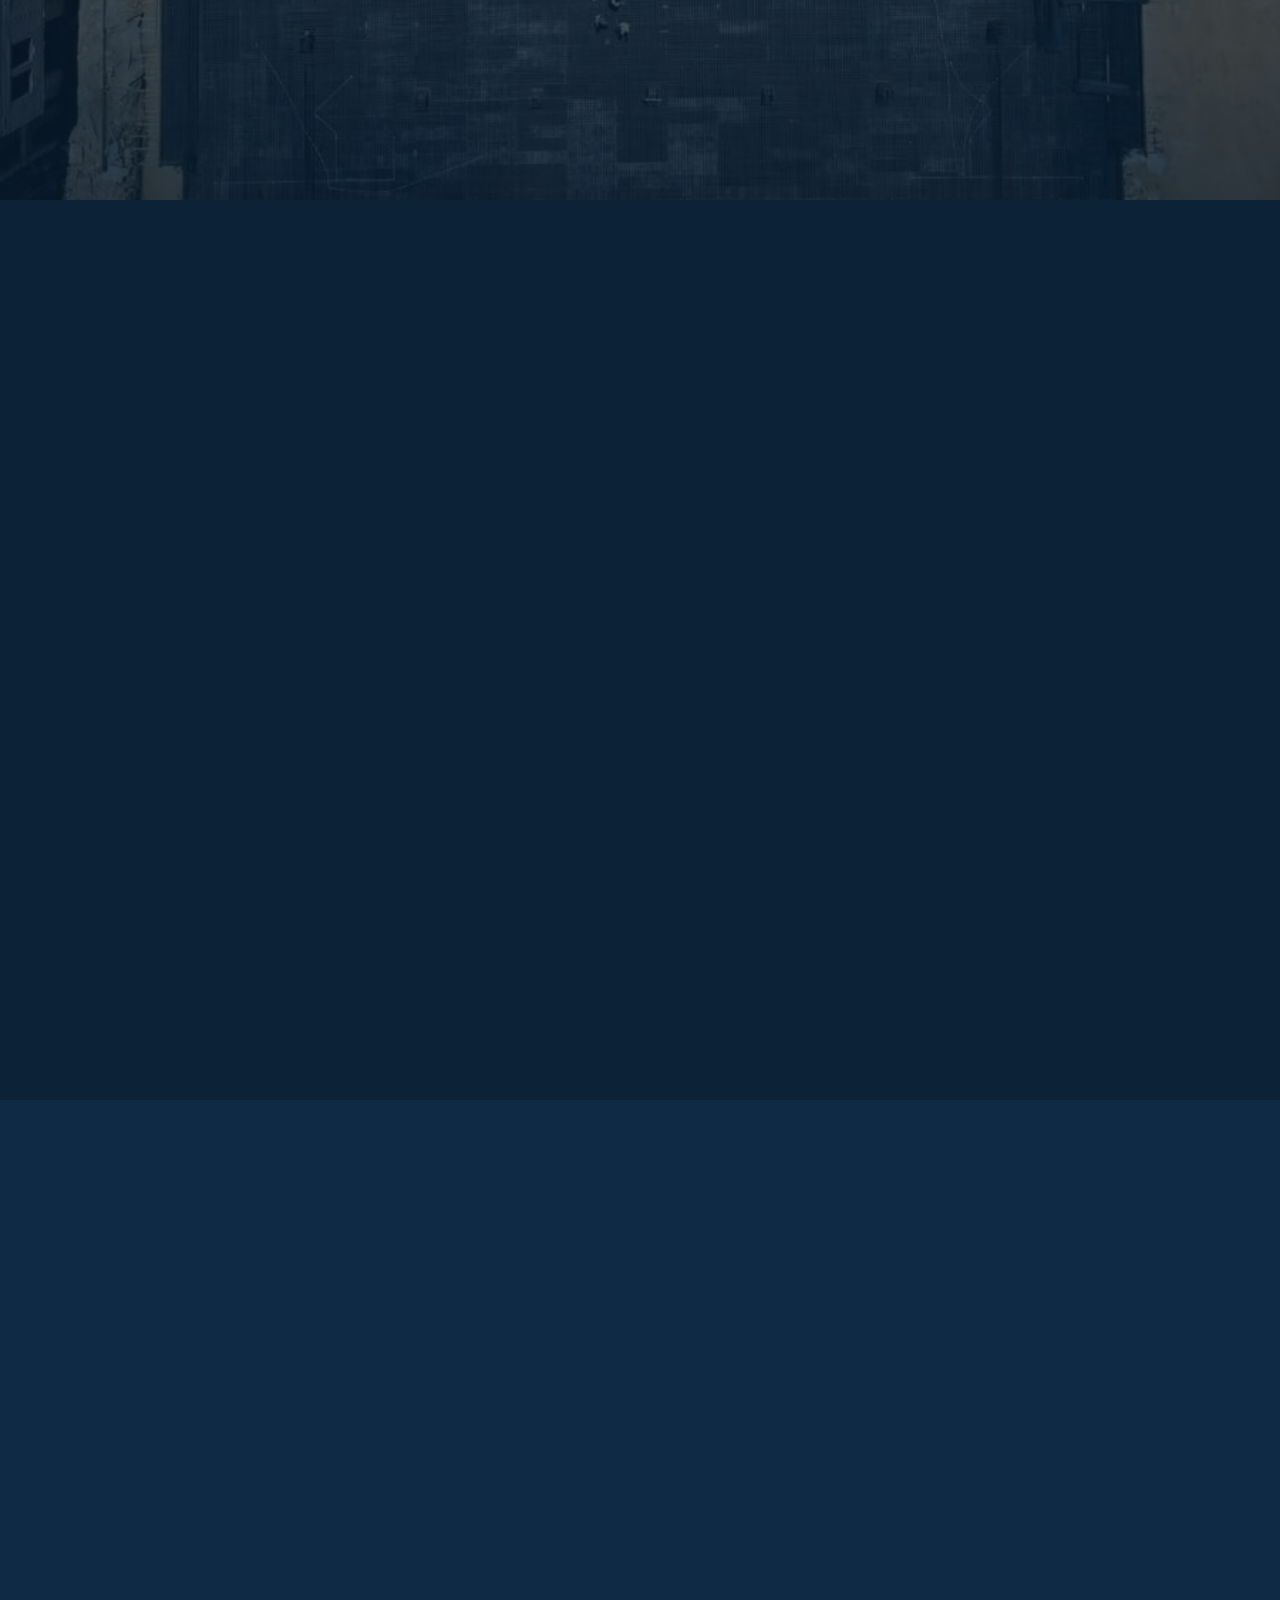
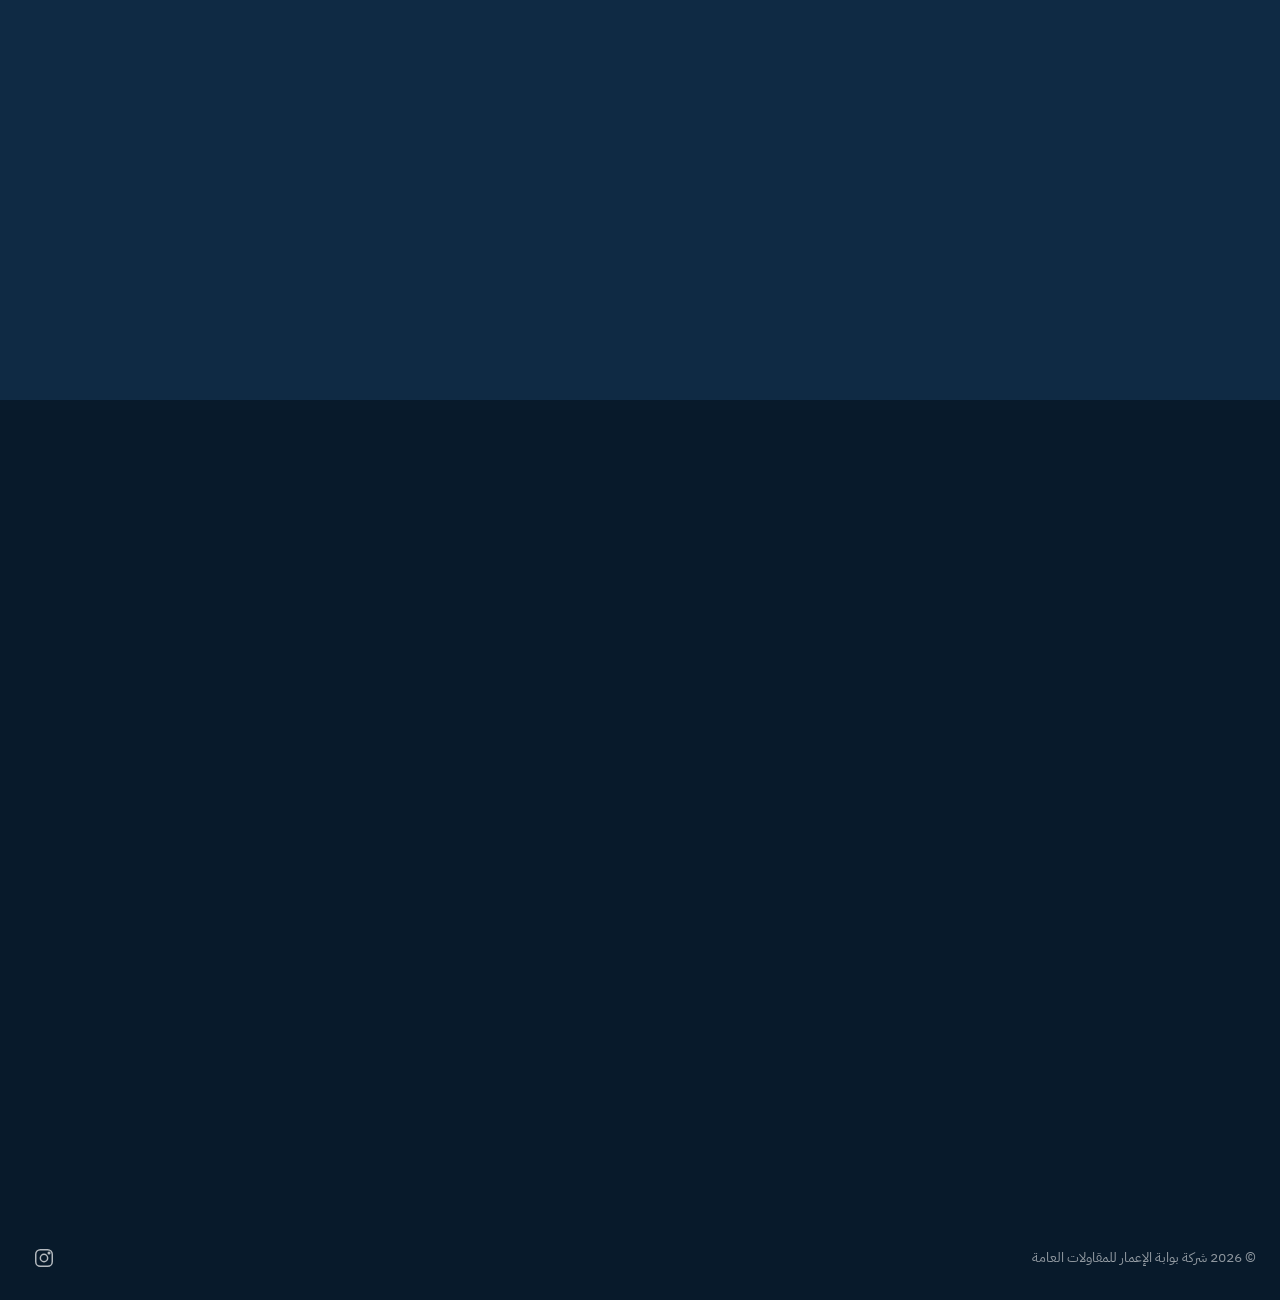
==== commit 939d060a: "Turn the site into an animated five-slide presentation - Intro: the logo mark floats, turns and flie" ====
--- a/index.html
+++ b/index.html
@@ -4,19 +4,31 @@
   <meta charset="utf-8">
   <meta name="viewport" content="width=device-width, initial-scale=1, viewport-fit=cover">
   <title>بوابة الإعمار للمقاولات العامة</title>
-  <meta name="description" content="شركة بوابة الإعمار للمقاولات العامة — كربلاء، العراق. تنفيذ مشاريع الأبنية والبنى التحتية منذ أكثر من عشرين عاماً.">
+  <meta name="description" content="بوابة الإعمار للمقاولات العامة — كربلاء، العراق. خبرة ميدانية منذ 2007 في التصميم والتنفيذ والإشراف للقطاعين الحكومي والخاص.">
   <meta name="theme-color" content="#0c2236">
   <meta property="og:type" content="website">
   <meta property="og:title" content="بوابة الإعمار للمقاولات العامة">
-  <meta property="og:description" content="تنفيذ مشاريع الأبنية والبنى التحتية منذ أكثر من عشرين عاماً.">
-  <meta property="og:image" content="assets/img/site/raft-foundation.jpg">
+  <meta property="og:description" content="خبرة تُرى في الموقع — منذ 2007.">
+  <meta property="og:image" content="assets/img/site/site-cranes.jpg">
   <link rel="icon" type="image/svg+xml" href="assets/img/favicon.svg">
   <link rel="apple-touch-icon" href="assets/img/favicon.png">
+
+  <!-- Intro runs only with JavaScript and when the visitor has not asked for reduced motion.
+       The timeout is a safety net: the page always becomes usable, even if main.js fails. -->
+  <script>
+    (function (r) {
+      r.classList.add("js");
+      var reduce = window.matchMedia && window.matchMedia("(prefers-reduced-motion: reduce)").matches;
+      if (reduce) { r.classList.add("is-ready"); return; }
+      r.classList.add("is-intro");
+      setTimeout(function () { r.classList.remove("is-intro"); r.classList.add("is-ready"); }, 7000);
+    })(document.documentElement);
+  </script>
 
   <link rel="preconnect" href="https://fonts.googleapis.com">
   <link rel="preconnect" href="https://fonts.gstatic.com" crossorigin>
   <link href="https://fonts.googleapis.com/css2?family=IBM+Plex+Sans+Arabic:wght@400;500;600;700&display=swap" rel="stylesheet">
-  <link rel="preload" as="image" type="image/webp" imagesrcset="assets/img/site/raft-foundation-800.webp 800w, assets/img/site/raft-foundation-1920.webp 1920w" imagesizes="100vw">
+  <link rel="preload" as="image" type="image/webp" imagesrcset="assets/img/site/site-cranes-800.webp 800w, assets/img/site/site-cranes-1600.webp 1600w" imagesizes="100vw">
   <link rel="stylesheet" href="assets/css/style.css">
 
   <script type="application/ld+json">
@@ -25,6 +37,7 @@
     "@type": "GeneralContractor",
     "name": "بوابة الإعمار للمقاولات العامة",
     "alternateName": "Bawabat Al-Emar General Contracting",
+    "foundingDate": "2007",
     "telephone": "+9647718000711",
     "address": { "@type": "PostalAddress", "addressLocality": "Karbala", "addressCountry": "IQ" },
     "sameAs": ["https://www.instagram.com/bawabat.alemar_/"]
@@ -32,13 +45,20 @@
   </script>
 </head>
 <body>
-  <a class="skip" href="#main" data-i18n="skip">انتقل إلى المحتوى</a>
+
+  <!-- Intro: the mark floats, turns, then settles into the header -->
+  <div class="intro" id="intro" aria-hidden="true">
+    <div class="intro-stage">
+      <svg class="intro-mark" id="intro-mark" viewBox="0 0 48 48"><path d="M4 6h40v34h-7V13H11v27H4z"/><path d="M15 17h18v23h-6V23h-6v17h-6z"/><rect class="mark-base" x="2" y="43" width="44" height="4"/></svg>
+      <span class="intro-shadow" id="intro-shadow"></span>
+    </div>
+  </div>
 
   <!-- Header -->
   <header class="header" id="header">
     <div class="container header-row">
-      <a class="brand" href="#top" aria-label="بوابة الإعمار للمقاولات العامة">
-        <svg class="mark" viewBox="0 0 48 48" aria-hidden="true"><path d="M4 6h40v34h-7V13H11v27H4z"/><path d="M15 17h18v23h-6V23h-6v17h-6z"/><rect class="mark-base" x="2" y="43" width="44" height="4"/></svg>
+      <a class="brand" href="#hero" aria-label="بوابة الإعمار للمقاولات العامة">
+        <svg class="mark" id="header-mark" viewBox="0 0 48 48" aria-hidden="true"><path d="M4 6h40v34h-7V13H11v27H4z"/><path d="M15 17h18v23h-6V23h-6v17h-6z"/><rect class="mark-base" x="2" y="43" width="44" height="4"/></svg>
         <span class="wordmark">
           <strong data-i18n="brand">بوابة الإعمار</strong>
           <span data-i18n="brand.sub">BAWABAT AL-EMAR</span>
@@ -46,15 +66,14 @@
       </a>
 
       <nav class="nav" id="nav" aria-label="القائمة الرئيسية">
-        <a href="#about" data-i18n="nav.about">عن الشركة</a>
-        <a href="#services" data-i18n="nav.services">مجالات العمل</a>
-        <a href="#projects" data-i18n="nav.projects">المشاريع</a>
-        <a href="#contact" class="nav-contact" data-i18n="nav.contact">اتصل بنا</a>
+        <a href="#about" data-i18n="nav.about">من نحن</a>
+        <a href="#works" data-i18n="nav.works">أعمالنا</a>
+        <a href="#services" data-i18n="nav.services">خدماتنا</a>
+        <a href="#contact" data-i18n="nav.contact">تواصل معنا</a>
       </nav>
 
       <div class="header-tools">
         <button type="button" class="lang" data-lang-toggle lang="en">English</button>
-        <a href="#contact" class="btn btn-primary btn-sm header-cta" data-i18n="nav.contact">اتصل بنا</a>
         <button type="button" class="menu-toggle" id="menu-toggle" aria-expanded="false" aria-controls="nav" aria-label="القائمة">
           <span></span><span></span>
         </button>
@@ -62,193 +81,147 @@
     </div>
   </header>
 
-  <main id="main">
-    <!-- Hero -->
-    <section class="hero" id="top">
-      <picture class="hero-media">
-        <source type="image/webp" srcset="assets/img/site/raft-foundation-800.webp 800w, assets/img/site/raft-foundation-1920.webp 1920w" sizes="100vw">
-        <img src="assets/img/site/raft-foundation.jpg" alt="صب أساس حصيري بمضخات الخرسانة في أحد مواقع الشركة" width="1920" height="1440" fetchpriority="high">
-      </picture>
+  <!-- Slide indicator -->
+  <nav class="dots" id="dots" aria-label="الشرائح">
+    <a href="#hero" data-i18n-aria="nav.home" aria-label="الرئيسية"></a>
+    <a href="#about" data-i18n-aria="nav.about" aria-label="من نحن"></a>
+    <a href="#works" data-i18n-aria="nav.works" aria-label="أعمالنا"></a>
+    <a href="#services" data-i18n-aria="nav.services" aria-label="خدماتنا"></a>
+    <a href="#contact" data-i18n-aria="nav.contact" aria-label="تواصل معنا"></a>
+  </nav>
+
+  <main>
+    <!-- 1 · Hero -->
+    <section class="slide hero" id="hero" data-slide>
+      <div class="slide-bg">
+        <picture>
+          <source type="image/webp" srcset="assets/img/site/site-cranes-800.webp 800w, assets/img/site/site-cranes-1600.webp 1600w" sizes="100vw">
+          <img src="assets/img/site/site-cranes.jpg" alt="مبنى خرساني قيد الإنشاء مع رافعتين برجيتين" width="1600" height="898" fetchpriority="high">
+        </picture>
+      </div>
       <div class="container hero-content">
-        <h1 data-i18n="hero.title">خبرة عشرين عاماً في تنفيذ الأبنية والبنى التحتية.</h1>
-        <p data-i18n="hero.text">نتولى تنفيذ المشاريع من الأساسات حتى التسليم النهائي، لصالح القطاعين الحكومي والخاص.</p>
-        <div class="hero-actions">
-          <a href="#projects" class="btn btn-light" data-i18n="hero.cta1">مشاريعنا</a>
-          <a href="#contact" class="btn btn-ghost" data-i18n="hero.cta2">تواصل معنا</a>
+        <h1 class="anim" data-i18n="hero.title">بوابة الإعمار</h1>
+        <p class="hero-tagline anim" data-i18n="hero.tagline">خبرة تُرى في الموقع</p>
+        <p class="hero-since anim" data-i18n="hero.since">منذ 2007</p>
+      </div>
+      <a class="scroll-cue anim" href="#about" data-i18n-aria="nav.next" aria-label="التالي">
+        <svg viewBox="0 0 24 24" aria-hidden="true"><path d="m6 9 6 6 6-6"/></svg>
+      </a>
+    </section>
+
+    <!-- 2 · About -->
+    <section class="slide about" id="about" data-slide>
+      <div class="slide-bg">
+        <picture>
+          <source type="image/webp" srcset="assets/img/site/site-slab-800.webp 800w, assets/img/site/site-slab-1080.webp 1080w" sizes="100vw">
+          <img src="assets/img/site/site-slab.jpg" alt="" width="1080" height="810" loading="lazy" decoding="async">
+        </picture>
+      </div>
+      <div class="container about-content">
+        <h2 class="anim" data-i18n="about.title">خبرة ميدانية منذ 2007</h2>
+        <p class="about-lead anim" data-i18n="about.lead">مقاولات عامة بمعايير دقيقة</p>
+        <ul class="pillars">
+          <li class="anim" data-i18n="about.p1">تصميم</li>
+          <li class="anim" data-i18n="about.p2">تنفيذ</li>
+          <li class="anim" data-i18n="about.p3">إشراف</li>
+        </ul>
+        <p class="about-sectors anim" data-i18n="about.sectors">للقطاعين الحكومي والخاص</p>
+      </div>
+    </section>
+
+    <!-- 3 · Selected sites -->
+    <section class="slide works" id="works" data-slide>
+      <div class="container works-content">
+        <h2 class="anim" data-i18n="works.title">مواقع مختارة</h2>
+        <div class="gallery">
+          <button type="button" class="shot shot-a" data-full="assets/img/site/site-frame-1280.webp">
+            <picture>
+              <source type="image/webp" srcset="assets/img/site/site-frame-800.webp 800w, assets/img/site/site-frame-1280.webp 1280w" sizes="(max-width: 760px) 100vw, 60vw">
+              <img src="assets/img/site/site-frame.jpg" alt="هيكل خرساني متعدد الطوابق قيد الإنشاء" width="1280" height="720" loading="lazy" decoding="async">
+            </picture>
+          </button>
+          <button type="button" class="shot shot-b" data-full="assets/img/site/site-cranes-1600.webp">
+            <picture>
+              <source type="image/webp" srcset="assets/img/site/site-cranes-800.webp 800w, assets/img/site/site-cranes-1600.webp 1600w" sizes="(max-width: 760px) 50vw, 40vw">
+              <img src="assets/img/site/site-cranes.jpg" alt="مبنى خرساني قيد الإنشاء مع رافعتين برجيتين" width="1600" height="898" loading="lazy" decoding="async">
+            </picture>
+          </button>
+          <button type="button" class="shot shot-c" data-full="assets/img/site/site-slab-1080.webp">
+            <picture>
+              <source type="image/webp" srcset="assets/img/site/site-slab-800.webp 800w, assets/img/site/site-slab-1080.webp 1080w" sizes="(max-width: 760px) 50vw, 40vw">
+              <img src="assets/img/site/site-slab.jpg" alt="منظر علوي لتسليح سقف خرساني" width="1080" height="810" loading="lazy" decoding="async">
+            </picture>
+          </button>
         </div>
       </div>
     </section>
 
-    <!-- About -->
-    <section class="section about" id="about">
-      <div class="container split">
-        <div class="split-text reveal">
-          <h2 data-i18n="about.title">عن الشركة</h2>
-          <p class="lead" data-i18n="about.lead">بوابة الإعمار شركة مقاولات عامة مقرها كربلاء، تعمل في تنفيذ مشاريع الأبنية والبنى التحتية منذ أكثر من عشرين عاماً.</p>
-          <p data-i18n="about.text">تقوم الشركة على إدارة هندسية مباشرة في مواقع العمل، وكوادر تنفيذية متخصصة، ورقابة فنية تغطي مراحل المشروع كافة حتى التسليم النهائي.</p>
-          <dl class="figures">
-            <div><dt dir="ltr">+20</dt><dd data-i18n="fig.years">عاماً من الخبرة</dd></div>
-            <div><dt data-i18n="fig.sectorsV">حكومي وخاص</dt><dd data-i18n="fig.sectors">قطاعات العمل</dd></div>
-            <div><dt data-i18n="fig.hqV">كربلاء</dt><dd data-i18n="fig.hq">المقر الرئيسي</dd></div>
-          </dl>
+    <!-- 4 · Services -->
+    <section class="slide services" id="services" data-slide>
+      <div class="container services-content">
+        <h2 class="anim" data-i18n="services.title">خدماتنا</h2>
+        <ul class="service-list">
+          <li class="anim" data-i18n="s1">إنشاء المباني السكنية والتجارية</li>
+          <li class="anim" data-i18n="s2">أعمال البنى التحتية</li>
+          <li class="anim" data-i18n="s3">الأعمال الإنشائية والخرسانية</li>
+          <li class="anim" data-i18n="s4">أعمال الترميم والتأهيل</li>
+          <li class="anim" data-i18n="s5">أعمال التشطيبات والإكساء</li>
+          <li class="anim" data-i18n="s6">التصميم والإشراف الهندسي</li>
+          <li class="anim" data-i18n="s7">تجهيز المواد والمعدات</li>
+        </ul>
+      </div>
+    </section>
+
+    <!-- 5 · Contact -->
+    <section class="slide contact" id="contact" data-slide>
+      <div class="container contact-content">
+        <h2 class="anim" data-i18n="contact.title">تواصل معنا</h2>
+        <div class="contact-cards">
+          <a class="card anim" href="tel:+9647718000711">
+            <svg viewBox="0 0 24 24" aria-hidden="true"><path d="M22 16.9v3a2 2 0 0 1-2.2 2 19.8 19.8 0 0 1-8.6-3.1 19.5 19.5 0 0 1-6-6A19.8 19.8 0 0 1 2.1 4.2 2 2 0 0 1 4.1 2h3a2 2 0 0 1 2 1.7c.1 1 .4 1.9.7 2.8a2 2 0 0 1-.5 2.1L8 9.9a16 16 0 0 0 6 6l1.3-1.3a2 2 0 0 1 2.1-.4c.9.3 1.8.6 2.8.7a2 2 0 0 1 1.7 2z"/></svg>
+            <span><span class="card-label" data-i18n="contact.phone">الهاتف</span><span class="card-value" dir="ltr">0771 800 0711</span></span>
+          </a>
+          <a class="card anim" href="https://wa.me/9647718000711" target="_blank" rel="noopener" data-wa>
+            <svg class="fill" viewBox="0 0 24 24" aria-hidden="true"><path d="M12 2a10 10 0 0 0-8.6 15.1L2 22l5-1.3A10 10 0 1 0 12 2zm0 18.2a8.2 8.2 0 0 1-4.2-1.2l-.3-.2-3 .8.8-2.9-.2-.3A8.2 8.2 0 1 1 12 20.2zm4.5-6.1c-.2-.1-1.5-.7-1.7-.8s-.4-.1-.6.1-.7.8-.8 1-.3.2-.5.1a6.7 6.7 0 0 1-3.3-2.9c-.3-.4.3-.4.7-1.4.1-.2 0-.3 0-.5l-.8-1.8c-.2-.5-.4-.4-.6-.4h-.5a1 1 0 0 0-.7.3 3 3 0 0 0-.9 2.2 5.2 5.2 0 0 0 1.1 2.7 11.8 11.8 0 0 0 4.5 4c1.7.7 2.4.8 3.2.6a2.8 2.8 0 0 0 1.8-1.3 2.3 2.3 0 0 0 .2-1.3c-.1-.1-.3-.2-.5-.3z"/></svg>
+            <span><span class="card-label" data-i18n="contact.wa">واتساب</span><span class="card-value" data-i18n="contact.waV">راسلنا مباشرة</span></span>
+          </a>
+          <a class="card anim" href="#" data-email hidden>
+            <svg viewBox="0 0 24 24" aria-hidden="true"><rect x="2.5" y="4.5" width="19" height="15" rx="1.5"/><path d="m3 6 9 7 9-7"/></svg>
+            <span><span class="card-label" data-i18n="contact.email">البريد الإلكتروني</span><span class="card-value" dir="ltr" data-email-text></span></span>
+          </a>
+          <a class="card anim" href="#" target="_blank" rel="noopener" data-maps>
+            <svg viewBox="0 0 24 24" aria-hidden="true"><path d="M12 22s7-6.2 7-12a7 7 0 1 0-14 0c0 5.8 7 12 7 12z"/><circle cx="12" cy="10" r="2.5"/></svg>
+            <span><span class="card-label" data-i18n="contact.loc">موقعنا على خرائط Google</span><span class="card-value" data-i18n="contact.locV">كربلاء، العراق</span></span>
+          </a>
         </div>
-        <figure class="split-media reveal">
-          <picture>
-            <source type="image/webp" srcset="assets/img/site/building-crane-800.webp 800w, assets/img/site/building-crane-1280.webp 1280w" sizes="(max-width: 900px) 100vw, 560px">
-            <img src="assets/img/site/building-crane.jpg" alt="مبنى خرساني متعدد الطوابق قيد الإنشاء" width="1280" height="720" loading="lazy" decoding="async">
-          </picture>
-        </figure>
-      </div>
-    </section>
-
-    <!-- Services -->
-    <section class="section services" id="services">
-      <div class="container split split-reverse">
-        <div class="split-text reveal">
-          <h2 data-i18n="services.title">مجالات العمل</h2>
-          <ul class="service-list">
-            <li>
-              <h3 data-i18n="s1.title">الأعمال الإنشائية</h3>
-              <p data-i18n="s1.text">الأساسات والهياكل الخرسانية المسلحة، بما يشمل أعمال القوالب والتسليح والصب.</p>
-            </li>
-            <li>
-              <h3 data-i18n="s2.title">البنى التحتية</h3>
-              <p data-i18n="s2.text">الجسور، وأعمال تغليف الأنهر والقنوات المائية.</p>
-            </li>
-            <li>
-              <h3 data-i18n="s3.title">الإنهاء والتسليم</h3>
-              <p data-i18n="s3.text">أعمال التشطيب النهائي، وتسليم المشروع جاهزاً للتشغيل.</p>
-            </li>
-          </ul>
-        </div>
-        <figure class="split-media reveal">
-          <picture>
-            <source type="image/webp" srcset="assets/img/site/aerial-frame-800.webp 800w, assets/img/site/aerial-frame-1080.webp 1080w" sizes="(max-width: 900px) 100vw, 560px">
-            <img src="assets/img/site/aerial-frame.jpg" alt="هيكل خرساني مسلح متعدد الطوابق — منظر جوي" width="1080" height="810" loading="lazy" decoding="async">
-          </picture>
-        </figure>
-      </div>
-    </section>
-
-    <!-- Approach -->
-    <section class="section approach" id="approach">
-      <div class="container">
-        <h2 class="reveal" data-i18n="approach.title">منهجية التنفيذ</h2>
-        <div class="columns">
-          <article class="reveal">
-            <h3 data-i18n="a1.title">الإدارة الهندسية</h3>
-            <p data-i18n="a1.text">يُدار المشروع من الموقع مباشرة بإشراف مهندسين مختصين، بما يضمن المطابقة التامة للمخططات والمواصفات القياسية.</p>
-          </article>
-          <article class="reveal">
-            <h3 data-i18n="a2.title">الكوادر التنفيذية</h3>
-            <p data-i18n="a2.text">فرق متخصصة في النجارة الإنشائية، وحدادة التسليح، وصب الخرسانة، وأعمال الإنهاء.</p>
-          </article>
-          <article class="reveal">
-            <h3 data-i18n="a3.title">الرقابة على الجودة</h3>
-            <p data-i18n="a3.text">متابعة فنية لكل مرحلة من مراحل التنفيذ، وضبط للجودة والجداول الزمنية حتى تسليم المشروع.</p>
-          </article>
-        </div>
-      </div>
-    </section>
-
-    <!-- Quality statement -->
-    <section class="quality">
-      <figure class="quality-media">
-        <picture>
-          <source type="image/webp" srcset="assets/img/site/night-pour-800.webp 800w, assets/img/site/night-pour-1200.webp 1200w" sizes="(max-width: 900px) 100vw, 50vw">
-          <img src="assets/img/site/night-pour.jpg" alt="أعمال تسليح وصب خرسانة ليلية في الموقع" width="1200" height="1600" loading="lazy" decoding="async">
-        </picture>
-      </figure>
-      <div class="quality-text">
-        <div class="reveal">
-          <h2 data-i18n="quality.title">الجودة تبدأ من الأساسات.</h2>
-          <p data-i18n="quality.text">نعدّ الأساسات العنصر الذي يحدد عمر المنشأ وسلامته. لذلك نعتمد في كل مشروع ننفذه نسب خلط مدروسة، وحديد تسليح مطابقاً للمواصفات الهندسية.</p>
-        </div>
-      </div>
-    </section>
-
-    <!-- Projects -->
-    <section class="section projects" id="projects">
-      <div class="container">
-        <div class="section-head reveal">
-          <h2 data-i18n="projects.title">المشاريع</h2>
-          <p data-i18n="projects.text">مشاريع مختارة نفذتها الشركة في قطاع البنى التحتية.</p>
-        </div>
-        <ul class="project-list reveal">
-          <li>
-            <h3 data-i18n="p1.title">تغليف نهر البوبيات</h3>
-            <span data-i18n="p1.type">بنى تحتية — أعمال مائية</span>
-          </li>
-          <li>
-            <h3 data-i18n="p2.title">تنفيذ جسر الكمالية</h3>
-            <span data-i18n="p2.type">بنى تحتية — جسور</span>
-          </li>
-        </ul>
-      </div>
-    </section>
-
-    <!-- Contact -->
-    <section class="section contact" id="contact">
-      <div class="container contact-grid">
-        <div class="reveal">
-          <h2 data-i18n="contact.title">اتصل بنا</h2>
-          <p class="lead" data-i18n="contact.text">لمناقشة مشروع أو طلب عرض فني ومالي، يمكنكم التواصل مع إدارة الشركة مباشرة.</p>
-          <div class="contact-actions">
-            <a class="btn btn-primary" href="tel:+9647718000711" data-i18n="contact.call">اتصال مباشر</a>
-            <a class="btn btn-outline" href="https://wa.me/9647718000711" target="_blank" rel="noopener" data-wa data-i18n="contact.wa">مراسلة عبر واتساب</a>
-          </div>
-        </div>
-        <dl class="contact-details reveal">
-          <div>
-            <dt data-i18n="contact.phone">الهاتف / واتساب</dt>
-            <dd><a href="tel:+9647718000711" dir="ltr">0771 800 0711</a></dd>
-          </div>
-          <div>
-            <dt data-i18n="contact.ig">إنستغرام</dt>
-            <dd><a href="https://www.instagram.com/bawabat.alemar_/" target="_blank" rel="noopener" dir="ltr">@bawabat.alemar_</a></dd>
-          </div>
-          <div>
-            <dt data-i18n="contact.address">العنوان</dt>
-            <dd data-i18n="contact.addressV">كربلاء، العراق</dd>
-          </div>
-        </dl>
+      </div>
+      <div class="container contact-bar">
+        <p>© <span id="year">2026</span> <span data-i18n="contact.rights">شركة بوابة الإعمار للمقاولات العامة</span></p>
+        <a href="https://www.instagram.com/bawabat.alemar_/" target="_blank" rel="noopener" aria-label="Instagram">
+          <svg viewBox="0 0 24 24" aria-hidden="true"><rect x="3" y="3" width="18" height="18" rx="5"/><circle cx="12" cy="12" r="4"/><circle cx="17.5" cy="6.5" r=".9"/></svg>
+        </a>
       </div>
     </section>
   </main>
-
-  <!-- Footer -->
-  <footer class="footer">
-    <div class="container footer-top">
-      <div class="footer-brand">
-        <a class="brand brand-light" href="#top" aria-label="بوابة الإعمار للمقاولات العامة">
-          <svg class="mark" viewBox="0 0 48 48" aria-hidden="true"><path d="M4 6h40v34h-7V13H11v27H4z"/><path d="M15 17h18v23h-6V23h-6v17h-6z"/><rect class="mark-base" x="2" y="43" width="44" height="4"/></svg>
-          <span class="wordmark">
-            <strong data-i18n="brand">بوابة الإعمار</strong>
-            <span data-i18n="brand.sub">BAWABAT AL-EMAR</span>
-          </span>
-        </a>
-        <p data-i18n="footer.text">مقاولات عامة — أبنية وبنى تحتية. كربلاء، العراق.</p>
-      </div>
-      <nav class="footer-nav" aria-label="روابط">
-        <a href="#about" data-i18n="nav.about">عن الشركة</a>
-        <a href="#services" data-i18n="nav.services">مجالات العمل</a>
-        <a href="#projects" data-i18n="nav.projects">المشاريع</a>
-        <a href="#contact" data-i18n="nav.contact">اتصل بنا</a>
-      </nav>
-      <div class="footer-contact">
-        <a href="tel:+9647718000711" dir="ltr">0771 800 0711</a>
-        <a href="https://www.instagram.com/bawabat.alemar_/" target="_blank" rel="noopener" dir="ltr">@bawabat.alemar_</a>
-      </div>
-    </div>
-    <div class="container footer-bottom">
-      <p>© <span id="year">2026</span> <span data-i18n="footer.rights">شركة بوابة الإعمار للمقاولات العامة. جميع الحقوق محفوظة.</span></p>
-    </div>
-  </footer>
 
   <a class="wa-float" href="https://wa.me/9647718000711" target="_blank" rel="noopener" aria-label="WhatsApp" data-wa>
     <svg viewBox="0 0 24 24" aria-hidden="true"><path d="M12 2a10 10 0 0 0-8.6 15.1L2 22l5-1.3A10 10 0 1 0 12 2zm0 18.2a8.2 8.2 0 0 1-4.2-1.2l-.3-.2-3 .8.8-2.9-.2-.3A8.2 8.2 0 1 1 12 20.2zm4.5-6.1c-.2-.1-1.5-.7-1.7-.8s-.4-.1-.6.1-.7.8-.8 1-.3.2-.5.1a6.7 6.7 0 0 1-3.3-2.9c-.3-.4.3-.4.7-1.4.1-.2 0-.3 0-.5l-.8-1.8c-.2-.5-.4-.4-.6-.4h-.5a1 1 0 0 0-.7.3 3 3 0 0 0-.9 2.2 5.2 5.2 0 0 0 1.1 2.7 11.8 11.8 0 0 0 4.5 4c1.7.7 2.4.8 3.2.6a2.8 2.8 0 0 0 1.8-1.3 2.3 2.3 0 0 0 .2-1.3c-.1-.1-.3-.2-.5-.3z"/></svg>
   </a>
 
+  <!-- Full-size photo viewer -->
+  <dialog class="lightbox" id="lightbox" aria-label="صورة">
+    <img src="" alt="">
+    <button type="button" class="lb-btn lb-close" data-lb="close" data-i18n-aria="ui.close" aria-label="إغلاق">
+      <svg viewBox="0 0 24 24" aria-hidden="true"><path d="M6 6l12 12M18 6 6 18"/></svg>
+    </button>
+    <button type="button" class="lb-btn lb-prev" data-lb="prev" data-i18n-aria="ui.prev" aria-label="السابق">
+      <svg viewBox="0 0 24 24" aria-hidden="true"><path d="m9 6 6 6-6 6"/></svg>
+    </button>
+    <button type="button" class="lb-btn lb-next" data-lb="next" data-i18n-aria="ui.next" aria-label="التالي">
+      <svg viewBox="0 0 24 24" aria-hidden="true"><path d="m15 6-6 6 6 6"/></svg>
+    </button>
+  </dialog>
+
   <script src="assets/js/main.js" defer></script>
 </body>
 </html>
--- a/assets/css/style.css
+++ b/assets/css/style.css
@@ -1,250 +1,346 @@
 /* =========================================================
-   Bawabat Al-Emar General Contracting
+   Bawabat Al-Emar General Contracting — presentation layout
    ========================================================= */
 :root {
   --navy: #0c2236;
-  --navy-2: #12304b;
-  --ink: #0f1a24;
-  --text: #414a55;
-  --muted: #6b7480;
-  --line: #dde0e4;
-  --bg: #ffffff;
-  --bg-alt: #f3f4f5;
-  --accent: #b4693a;
+  --navy-2: #0f2a44;
+  --navy-3: #081a2b;
+  --copper: #b4693a;
+  --copper-light: #d08752;
+  --white: #ffffff;
+  --muted: rgba(255, 255, 255, .72);
+  --line: rgba(255, 255, 255, .16);
 
   --font: "IBM Plex Sans Arabic", "Segoe UI", Tahoma, system-ui, sans-serif;
-  --container: 1200px;
+  --container: 1240px;
   --header-h: 84px;
   --ease: cubic-bezier(.2, .7, .2, 1);
+  --ease-out: cubic-bezier(.16, 1, .3, 1);
 }
 
 *, *::before, *::after { box-sizing: border-box; }
-html { scroll-behavior: smooth; scroll-padding-top: var(--header-h); -webkit-text-size-adjust: 100%; }
+html {
+  background: var(--navy);
+  scroll-snap-type: y mandatory;
+  scroll-behavior: smooth;
+  -webkit-text-size-adjust: 100%;
+}
+html.is-intro { overflow: hidden; }
 body {
-  margin: 0; font-family: var(--font); font-size: 1.0625rem; line-height: 1.75;
-  color: var(--text); background: var(--bg); -webkit-font-smoothing: antialiased; text-rendering: optimizeLegibility;
-}
-img { display: block; max-width: 100%; height: auto; }
+  margin: 0; font-family: var(--font); font-size: 1.0625rem; line-height: 1.7;
+  color: var(--white); background: var(--navy); -webkit-font-smoothing: antialiased;
+}
+img { display: block; max-width: 100%; }
 a { color: inherit; text-decoration: none; }
 button { font: inherit; color: inherit; cursor: pointer; background: none; border: 0; padding: 0; }
-h1, h2, h3, p, dl, dd, figure { margin: 0; }
-ul { margin: 0; padding: 0; list-style: none; }
-h1, h2, h3 { color: var(--ink); font-weight: 700; line-height: 1.3; }
-:focus-visible { outline: 2px solid var(--accent); outline-offset: 3px; }
-
+h1, h2, p, ul, figure { margin: 0; }
+ul { padding: 0; list-style: none; }
+h1, h2 { font-weight: 700; line-height: 1.2; letter-spacing: -.015em; }
+:focus-visible { outline: 2px solid var(--copper-light); outline-offset: 4px; }
 .container { width: min(100% - 3rem, var(--container)); margin-inline: auto; }
-.skip { position: absolute; top: -60px; inset-inline-start: 1rem; z-index: 200; background: var(--navy); color: #fff; padding: .6rem 1rem; }
-.skip:focus { top: 1rem; }
-
-/* ---------- Buttons ---------- */
-.btn {
-  display: inline-flex; align-items: center; justify-content: center;
-  min-height: 52px; padding: 0 1.9rem; border: 1px solid transparent; border-radius: 2px;
-  font-size: 1rem; font-weight: 600; line-height: 1; white-space: nowrap;
-  transition: background-color .2s, color .2s, border-color .2s;
-}
-.btn-sm { min-height: 44px; padding: 0 1.3rem; font-size: .95rem; }
-.btn-primary { background: var(--navy); color: #fff; }
-.btn-primary:hover { background: var(--navy-2); }
-.btn-outline { border-color: var(--navy); color: var(--navy); }
-.btn-outline:hover { background: var(--navy); color: #fff; }
-.btn-light { background: #fff; color: var(--navy); }
-.btn-light:hover { background: #e9ecef; }
-.btn-ghost { border-color: rgba(255, 255, 255, .6); color: #fff; }
-.btn-ghost:hover { background: #fff; color: var(--navy); border-color: #fff; }
-
-/* ---------- Brand ---------- */
-.brand { display: inline-flex; align-items: center; gap: .85rem; color: var(--navy); }
-.mark { width: 42px; height: 42px; flex: none; fill: currentColor; }
-.mark-base { fill: var(--accent); }
+
+/* ---------- Mark (logo symbol) ---------- */
+.mark, .intro-mark { fill: currentColor; }
+.mark-base { fill: var(--copper-light); }
+
+/* =========================================================
+   Intro
+   ========================================================= */
+.intro { display: none; }
+.is-intro .intro {
+  position: fixed; inset: 0; z-index: 500; display: grid; place-items: center;
+  background-color: var(--navy); color: var(--white);
+  transition: background-color .8s ease;
+}
+.intro.is-leaving { background-color: rgba(12, 34, 54, 0); }
+.intro-stage { position: relative; display: grid; place-items: center; }
+.intro-mark { width: clamp(104px, 22vw, 168px); height: auto; aspect-ratio: 1; opacity: 0; will-change: transform, opacity; }
+.intro-shadow {
+  position: absolute; top: calc(100% + 22px); left: 50%; width: 64%; height: 10px; margin-left: -32%;
+  border-radius: 50%; background: rgba(0, 0, 0, .55); filter: blur(7px); opacity: 0;
+}
+
+/* =========================================================
+   Header
+   ========================================================= */
+.header {
+  position: fixed; inset: 0 0 auto; z-index: 100; height: var(--header-h); color: var(--white);
+  transition: background-color .4s ease, box-shadow .4s ease;
+}
+.header.is-solid { background: rgba(8, 26, 43, .78); -webkit-backdrop-filter: blur(14px); backdrop-filter: blur(14px); box-shadow: 0 1px 0 var(--line); }
+.header-row { height: 100%; display: flex; align-items: center; gap: 2.5rem; }
+.brand { display: inline-flex; align-items: center; gap: .85rem; }
+.mark { width: 44px; height: 44px; flex: none; }
 .wordmark { display: flex; flex-direction: column; line-height: 1.1; }
-.wordmark strong { font-size: 1.32rem; font-weight: 700; color: inherit; letter-spacing: -.01em; }
-.wordmark span { font-size: .66rem; font-weight: 600; letter-spacing: .2em; margin-top: .35rem; opacity: .7; }
-.brand-light { color: #fff; }
-
-/* ---------- Header ---------- */
-.header {
-  position: sticky; top: 0; z-index: 100; height: var(--header-h);
-  background: #fff; border-bottom: 1px solid var(--line); transition: box-shadow .3s;
-}
-.header.is-scrolled { box-shadow: 0 6px 24px -14px rgba(12, 34, 54, .35); }
-.header-row { height: 100%; display: flex; align-items: center; gap: 2.5rem; }
+.wordmark strong { font-size: 1.3rem; font-weight: 700; letter-spacing: -.01em; }
+.wordmark span { font-size: .64rem; font-weight: 600; letter-spacing: .2em; margin-top: .35rem; opacity: .75; }
 .nav { display: flex; align-items: center; gap: 2.2rem; margin-inline-start: auto; }
-.nav a { position: relative; font-size: 1rem; font-weight: 500; color: var(--ink); padding: .4rem 0; }
-.nav a::after { content: ""; position: absolute; inset-inline: 0; bottom: -2px; height: 2px; background: var(--accent); transform: scaleX(0); transition: transform .25s var(--ease); }
+.nav a { position: relative; font-size: 1rem; font-weight: 500; opacity: .82; padding: .35rem 0; transition: opacity .2s; }
+.nav a::after { content: ""; position: absolute; inset-inline: 0; bottom: -2px; height: 2px; background: var(--copper-light); transform: scaleX(0); transition: transform .3s var(--ease); }
+.nav a:hover, .nav a.is-active { opacity: 1; }
 .nav a:hover::after, .nav a.is-active::after { transform: scaleX(1); }
-.nav .nav-contact { display: none; }
-.header-tools { display: flex; align-items: center; gap: 1.4rem; }
-.lang { font-size: .95rem; font-weight: 500; color: var(--muted); font-family: var(--font); }
-.lang:hover { color: var(--ink); }
-.menu-toggle { display: none; width: 44px; height: 44px; position: relative; }
-.menu-toggle span { position: absolute; left: 10px; right: 10px; height: 2px; background: var(--ink); transition: transform .25s var(--ease), top .25s var(--ease); }
+.header-tools { display: flex; align-items: center; gap: 1rem; }
+.lang { font-size: .95rem; font-weight: 500; opacity: .8; }
+.lang:hover { opacity: 1; }
+.menu-toggle { display: none; position: relative; width: 44px; height: 44px; }
+.menu-toggle span { position: absolute; left: 10px; right: 10px; height: 2px; background: currentColor; transition: transform .25s var(--ease), top .25s var(--ease); }
 .menu-toggle span:first-child { top: 17px; }
 .menu-toggle span:last-child { top: 25px; }
 .menu-toggle[aria-expanded="true"] span:first-child { top: 21px; transform: rotate(45deg); }
 .menu-toggle[aria-expanded="true"] span:last-child { top: 21px; transform: rotate(-45deg); }
 
-/* ---------- Hero ---------- */
-.hero {
-  position: relative; isolation: isolate; display: flex; align-items: flex-end;
-  min-height: min(calc(100svh - var(--header-h)), 860px); min-height: min(calc(100vh - var(--header-h)), 860px);
-  padding: 8rem 0 clamp(4rem, 8vw, 6.5rem); color: #fff; background: var(--navy);
-}
-.hero-media { position: absolute; inset: 0; z-index: -2; }
-.hero-media img { width: 100%; height: 100%; object-fit: cover; object-position: center 40%; }
+/* Header parts appear after the intro mark has landed */
+.header .wordmark, .header .nav, .header .header-tools { transition: opacity .9s var(--ease), transform .9s var(--ease); }
+:root { --wm-shift: 14px; }
+[dir="ltr"] { --wm-shift: -14px; }
+.is-intro .header .mark { opacity: 0; }
+.is-intro .header .wordmark { opacity: 0; transform: translateX(var(--wm-shift)); }
+.is-intro .header .nav, .is-intro .header .header-tools { opacity: 0; transform: translateY(-8px); }
+.is-intro.is-landing .header .wordmark,
+.is-intro.is-landing .header .nav,
+.is-intro.is-landing .header .header-tools { opacity: 1; transform: none; }
+
+/* =========================================================
+   Slide indicator
+   ========================================================= */
+.dots {
+  position: fixed; z-index: 90; top: 50%; inset-inline-end: 1.6rem; transform: translateY(-50%);
+  display: flex; flex-direction: column; gap: .5rem; transition: opacity .6s ease;
+}
+.is-intro .dots { opacity: 0; }
+.is-intro.is-landing .dots { opacity: 1; }
+.dots a { position: relative; display: block; width: 18px; height: 34px; }
+.dots a::before {
+  content: ""; position: absolute; left: 50%; top: 50%; width: 3px; height: 20px; margin: -10px 0 0 -1.5px;
+  background: rgba(255, 255, 255, .35); transition: height .35s var(--ease), margin .35s var(--ease), background-color .35s;
+}
+.dots a:hover::before { background: rgba(255, 255, 255, .7); }
+.dots a.is-active::before { height: 34px; margin-top: -17px; background: var(--copper-light); }
+
+/* =========================================================
+   Slides
+   ========================================================= */
+.slide {
+  position: relative; isolation: isolate; overflow: hidden;
+  display: flex; align-items: center;
+  min-height: 100vh; min-height: 100svh;
+  padding: calc(var(--header-h) + 2rem) 0 3rem;
+  scroll-snap-align: start;
+}
+.slide-bg { position: absolute; inset: 0; z-index: -2; overflow: hidden; background: var(--navy-3); }
+.slide-bg picture, .slide-bg img { display: block; width: 100%; height: 100%; }
+.slide-bg img { object-fit: cover; }
+.slide::before { content: ""; position: absolute; inset: 0; z-index: -1; pointer-events: none; }
+
+/* Entrance animation, replayed each time a slide comes into view */
+.js .anim {
+  opacity: 0; transform: translateY(34px);
+  transition: opacity .9s var(--ease-out) var(--d, 0s), transform 1.1s var(--ease-out) var(--d, 0s);
+}
+.js .card.anim {
+  transition: opacity .9s var(--ease-out) var(--d, 0s), transform 1.1s var(--ease-out) var(--d, 0s), border-color .3s, background-color .3s;
+}
+.js .slide.is-active .anim { opacity: 1; transform: none; }
+
+/* ---------- 1 · Hero ---------- */
+.hero { align-items: flex-end; padding-bottom: clamp(4.5rem, 12vh, 8rem); }
+.hero .slide-bg img { object-position: 50% 45%; transform-origin: 55% 50%; }
+.js.is-intro .hero .slide-bg img, .js .hero:not(.has-zoomed) .slide-bg img { transform: scale(1.42); }
+.hero.is-zooming .slide-bg img { animation: hero-zoom 8s cubic-bezier(.14, .62, .22, 1) forwards; }
+.hero.has-zoomed .slide-bg img { transform: none; }
+@keyframes hero-zoom { from { transform: scale(1.42); } to { transform: scale(1); } }
 .hero::before {
-  content: ""; position: absolute; inset: 0; z-index: -1;
   background:
-    linear-gradient(to left, rgba(10, 28, 45, .9) 0%, rgba(10, 28, 45, .62) 45%, rgba(10, 28, 45, .25) 100%),
-    linear-gradient(to top, rgba(10, 28, 45, .7) 0%, rgba(10, 28, 45, 0) 50%);
+    linear-gradient(to bottom, rgba(8, 26, 43, .62) 0%, rgba(8, 26, 43, 0) 24%),
+    linear-gradient(to left, rgba(8, 26, 43, .8) 0%, rgba(8, 26, 43, .38) 50%, rgba(8, 26, 43, .08) 100%),
+    linear-gradient(to top, rgba(8, 26, 43, .86) 0%, rgba(8, 26, 43, 0) 55%);
 }
 [dir="ltr"] .hero::before {
   background:
-    linear-gradient(to right, rgba(10, 28, 45, .9) 0%, rgba(10, 28, 45, .62) 45%, rgba(10, 28, 45, .25) 100%),
-    linear-gradient(to top, rgba(10, 28, 45, .7) 0%, rgba(10, 28, 45, 0) 50%);
-}
-.hero-content { max-width: var(--container); }
-.hero h1 { color: #fff; max-width: 17ch; font-size: clamp(2.2rem, 1.3rem + 3.4vw, 4rem); line-height: 1.25; letter-spacing: -.01em; }
-[lang="en"] .hero h1 { max-width: 19ch; line-height: 1.12; letter-spacing: -.025em; }
-.hero p { max-width: 46ch; margin-top: 1.5rem; font-size: clamp(1.05rem, 1rem + .3vw, 1.25rem); color: rgba(255, 255, 255, .86); }
-.hero-actions { display: flex; flex-wrap: wrap; gap: .9rem; margin-top: 2.5rem; }
-
-/* ---------- Sections ---------- */
-.section { padding: clamp(4.5rem, 3rem + 5vw, 8rem) 0; }
-.section h2 { font-size: clamp(1.9rem, 1.4rem + 1.6vw, 2.75rem); letter-spacing: -.01em; margin-bottom: 1.6rem; }
-.lead { font-size: clamp(1.15rem, 1.05rem + .35vw, 1.35rem); line-height: 1.7; color: var(--ink); font-weight: 500; }
-.lead + p { margin-top: 1.2rem; }
-
-.split { display: grid; grid-template-columns: 1fr 1fr; gap: clamp(2.5rem, 6vw, 6rem); align-items: center; }
-.split-reverse .split-media { order: -1; }
-.split-media { position: relative; }
-.split-media img { width: 100%; aspect-ratio: 4 / 3; object-fit: cover; }
-
-/* About */
-.figures { display: grid; grid-template-columns: repeat(3, 1fr); margin-top: 2.8rem; border-top: 1px solid var(--line); }
-.figures > div { padding: 1.6rem 0 0; }
-.figures > div + div { padding-inline-start: 1.4rem; border-inline-start: 1px solid var(--line); }
-.figures dt { font-size: clamp(1.3rem, 1.1rem + .6vw, 1.6rem); white-space: nowrap; font-weight: 700; color: var(--navy); line-height: 1.2; }
-.figures dd { margin-top: .4rem; font-size: .95rem; color: var(--muted); }
-[dir="rtl"] .figures dt[dir="ltr"] { text-align: right; }
-
-/* Services */
-.services { background: var(--bg-alt); }
-.service-list li { padding: 1.6rem 0; border-top: 1px solid var(--line); }
-.service-list li:last-child { border-bottom: 1px solid var(--line); }
-.service-list h3 { font-size: 1.3rem; margin-bottom: .35rem; }
-
-/* Approach */
-.columns { display: grid; grid-template-columns: repeat(3, 1fr); gap: clamp(1.5rem, 3vw, 3rem); margin-top: 1rem; }
-.columns article { padding-top: 1.6rem; border-top: 3px solid var(--navy); }
-.columns h3 { font-size: 1.3rem; margin-bottom: .6rem; }
-
-/* Quality */
-.quality { display: grid; grid-template-columns: 1fr 1fr; background: var(--navy); color: rgba(255, 255, 255, .82); }
-.quality-media img { width: 100%; height: 100%; min-height: 520px; max-height: 760px; object-fit: cover; }
-.quality-text { display: flex; align-items: center; padding: clamp(3.5rem, 7vw, 7rem) clamp(1.5rem, 6vw, 6rem); }
-.quality-text > div { max-width: 34rem; }
-.quality h2 { color: #fff; font-size: clamp(1.9rem, 1.4rem + 1.8vw, 3rem); margin-bottom: 1.4rem; }
-.quality p { font-size: 1.15rem; line-height: 1.85; }
-
-/* Projects */
-.projects { background: var(--bg-alt); }
-.section-head { display: flex; align-items: flex-end; justify-content: space-between; gap: 2rem; margin-bottom: 2.5rem; }
-.section-head h2 { margin-bottom: 0; }
-.section-head p { color: var(--muted); max-width: 36ch; }
-.project-list { border-top: 1px solid var(--ink); }
-.project-list li {
-  display: grid; grid-template-columns: 1fr auto; align-items: baseline; gap: 1rem;
-  padding: 1.7rem 0; border-bottom: 1px solid var(--line);
-}
-.project-list h3 { font-size: clamp(1.25rem, 1.1rem + .6vw, 1.6rem); font-weight: 600; }
-.project-list span { color: var(--muted); font-size: 1rem; }
-
-/* Contact */
-.contact-grid { display: grid; grid-template-columns: 1.1fr .9fr; gap: clamp(2.5rem, 6vw, 6rem); align-items: start; }
-.contact-actions { display: flex; flex-wrap: wrap; gap: .9rem; margin-top: 2.2rem; }
-.contact-details { border-top: 1px solid var(--ink); }
-.contact-details > div { display: grid; grid-template-columns: 9rem 1fr; gap: 1rem; padding: 1.35rem 0; border-bottom: 1px solid var(--line); }
-.contact-details dt { color: var(--muted); font-size: .98rem; }
-.contact-details dd { color: var(--ink); font-weight: 600; font-size: 1.1rem; }
-.contact-details a:hover { color: var(--accent); }
-[dir="rtl"] .contact-details a[dir="ltr"] { display: inline-block; }
-
-/* ---------- Footer ---------- */
-.footer { background: var(--navy); color: rgba(255, 255, 255, .7); font-size: .98rem; }
-.footer-top { display: grid; grid-template-columns: 1.4fr 1fr 1fr; gap: 2.5rem; padding: 4rem 0 3rem; }
-.footer-brand p { margin-top: 1.2rem; max-width: 32ch; }
-.footer-nav, .footer-contact { display: flex; flex-direction: column; gap: .7rem; align-items: flex-start; }
-.footer a:hover { color: #fff; }
-.footer-bottom { padding: 1.4rem 0; border-top: 1px solid rgba(255, 255, 255, .12); font-size: .9rem; color: rgba(255, 255, 255, .55); }
-
-/* ---------- Floating WhatsApp ---------- */
+    linear-gradient(to bottom, rgba(8, 26, 43, .62) 0%, rgba(8, 26, 43, 0) 24%),
+    linear-gradient(to right, rgba(8, 26, 43, .8) 0%, rgba(8, 26, 43, .38) 50%, rgba(8, 26, 43, .08) 100%),
+    linear-gradient(to top, rgba(8, 26, 43, .86) 0%, rgba(8, 26, 43, 0) 55%);
+}
+.hero h1 { font-size: clamp(3rem, 1.4rem + 6.6vw, 7.6rem); line-height: 1.08; letter-spacing: -.025em; }
+.hero-tagline { margin-top: .9rem; font-size: clamp(1.4rem, 1rem + 1.7vw, 2.5rem); font-weight: 500; line-height: 1.35; color: rgba(255, 255, 255, .94); }
+.hero-since { margin-top: 1.3rem; font-size: clamp(1.05rem, .95rem + .5vw, 1.4rem); font-weight: 600; color: var(--copper-light); }
+.scroll-cue {
+  position: absolute; left: 50%; bottom: 1.6rem; margin-left: -22px;
+  display: grid; place-items: center; width: 44px; height: 44px; color: rgba(255, 255, 255, .8);
+}
+.scroll-cue svg { width: 28px; height: 28px; fill: none; stroke: currentColor; stroke-width: 1.6; stroke-linecap: round; stroke-linejoin: round; }
+.hero.is-active .scroll-cue svg { animation: cue 2.2s ease-in-out 1.6s infinite; }
+@keyframes cue { 0%, 100% { transform: translateY(0); opacity: .8; } 50% { transform: translateY(7px); opacity: 1; } }
+
+/* ---------- 2 · About ---------- */
+.about .slide-bg img { transform: scale(1.2); }
+.about.is-active .slide-bg img { transform: scale(1); transition: transform 11s cubic-bezier(.2, .6, .2, 1); }
+.about::before { background: linear-gradient(180deg, rgba(8, 26, 43, .78) 0%, rgba(8, 26, 43, .66) 50%, rgba(8, 26, 43, .84) 100%); }
+.about-content { text-align: center; }
+.about h2 { font-size: clamp(2.2rem, 1.2rem + 4vw, 5rem); }
+.about-lead { margin-top: 1rem; font-size: clamp(1.2rem, 1rem + .9vw, 1.85rem); font-weight: 500; color: rgba(255, 255, 255, .9); }
+.pillars { display: flex; justify-content: center; margin: clamp(2.2rem, 6vh, 4rem) 0; }
+.pillars li { padding: .2rem clamp(1rem, 3.4vw, 3.4rem); font-size: clamp(1.55rem, .9rem + 2.8vw, 3.4rem); font-weight: 700; line-height: 1.25; }
+.pillars li + li { border-inline-start: 1px solid rgba(255, 255, 255, .3); }
+.about-sectors { font-size: clamp(1.05rem, .95rem + .55vw, 1.45rem); font-weight: 600; color: var(--copper-light); }
+
+/* ---------- 3 · Selected sites ---------- */
+.works { background: var(--navy); align-items: stretch; height: 100vh; height: 100svh; min-height: 560px; }
+.works-content { display: flex; flex-direction: column; gap: clamp(1.4rem, 3.5vh, 2.4rem); }
+.works h2, .services h2, .contact h2 { font-size: clamp(2.2rem, 1.3rem + 3.2vw, 4.4rem); }
+.gallery {
+  flex: 1; min-height: 0;
+  display: grid; grid-template-columns: 1.55fr 1fr; grid-template-rows: 1fr 1fr; gap: clamp(.6rem, 1.2vw, 1rem);
+}
+.shot {
+  position: relative; overflow: hidden; display: block; width: 100%; height: 100%; min-height: 0; background: var(--navy-3); cursor: zoom-in;
+  clip-path: inset(100% 0 0 0);
+  transition: clip-path 1.3s var(--ease-out); transition-delay: var(--d, 0s);
+}
+.works.is-active .shot { clip-path: inset(0 0 0 0); }
+.shot-a { grid-row: span 2; }
+.shot picture, .shot img { display: block; width: 100%; height: 100%; }
+.shot img {
+  object-fit: cover; transform: scale(1.06);
+  animation: drift 20s ease-in-out infinite alternate; animation-play-state: paused;
+}
+.shot-b img { animation-duration: 24s; animation-delay: -8s; }
+.shot-c img { animation-duration: 18s; animation-delay: -4s; }
+.works.is-active .shot img { animation-play-state: running; }
+.shot::after { content: ""; position: absolute; inset: 0; background: rgba(8, 26, 43, .18); transition: background-color .5s ease; }
+.shot:hover::after { background: rgba(8, 26, 43, 0); }
+@keyframes drift {
+  from { transform: scale(1.06) translate(0, 0); }
+  to { transform: scale(1.18) translate(-2.5%, -1.5%); }
+}
+
+/* ---------- 4 · Services ---------- */
+.services { background: var(--navy-2); }
+.services-content { display: grid; grid-template-columns: .9fr 1.4fr; gap: clamp(2rem, 7vw, 7rem); align-items: center; }
+.service-list li {
+  display: flex; align-items: center; gap: 1.1rem;
+  padding: clamp(.8rem, 1.9vh, 1.2rem) 0; border-bottom: 1px solid var(--line);
+  font-size: clamp(1.08rem, .95rem + .65vw, 1.5rem); font-weight: 500; line-height: 1.4;
+}
+.service-list li:first-child { border-top: 1px solid var(--line); }
+.service-list li::before { content: ""; width: 9px; height: 9px; flex: none; background: var(--copper-light); }
+
+/* ---------- 5 · Contact ---------- */
+.contact { background: var(--navy-3); }
+.contact-cards { display: grid; grid-template-columns: repeat(auto-fit, minmax(220px, 1fr)); gap: 1rem; margin-top: clamp(2rem, 5vh, 3.2rem); }
+.card {
+  display: flex; align-items: center; gap: 1.2rem; padding: clamp(1.3rem, 2.4vw, 2rem) clamp(1.3rem, 2.4vw, 2rem);
+  border: 1px solid var(--line); background: rgba(255, 255, 255, .03);
+  transition: border-color .3s, background-color .3s;
+}
+.card[hidden] { display: none; }
+.card:hover { border-color: var(--copper-light); background: rgba(255, 255, 255, .06); }
+.card svg { width: 32px; height: 32px; flex: none; fill: none; stroke: var(--copper-light); stroke-width: 1.5; stroke-linecap: round; stroke-linejoin: round; }
+.card svg.fill { fill: var(--copper-light); stroke: none; }
+.card-label { display: block; font-size: .92rem; color: var(--muted); line-height: 1.4; }
+.card-value { display: block; font-size: clamp(1.15rem, 1rem + .4vw, 1.4rem); font-weight: 600; line-height: 1.4; }
+[dir="rtl"] .card-value[dir="ltr"] { text-align: right; }
+.contact-bar {
+  position: absolute; left: 0; right: 0; bottom: 1.4rem;
+  display: flex; align-items: center; justify-content: space-between; gap: 1rem;
+  font-size: .9rem; color: rgba(255, 255, 255, .55);
+}
+.contact-bar a { display: grid; place-items: center; width: 40px; height: 40px; color: rgba(255, 255, 255, .7); transition: color .2s; }
+.contact-bar a:hover { color: var(--copper-light); }
+.contact-bar svg { width: 22px; height: 22px; fill: none; stroke: currentColor; stroke-width: 1.6; }
+
+/* =========================================================
+   Floating WhatsApp
+   ========================================================= */
 .wa-float {
-  position: fixed; z-index: 90; inset-inline-end: 1.25rem; bottom: max(1.25rem, env(safe-area-inset-bottom));
-  width: 54px; height: 54px; border-radius: 50%; display: grid; place-items: center;
-  background: #25d366; color: #fff; box-shadow: 0 8px 22px -8px rgba(0, 0, 0, .35);
-  transition: transform .2s, opacity .3s, visibility .3s;
+  position: fixed; z-index: 90; inset-inline-end: 1.4rem; bottom: max(1.4rem, env(safe-area-inset-bottom));
+  width: 56px; height: 56px; border-radius: 50%; display: grid; place-items: center;
+  background: #25d366; color: #fff; box-shadow: 0 10px 24px -8px rgba(0, 0, 0, .45);
+  transition: transform .25s, opacity .4s, visibility .4s;
 }
 .wa-float:hover { transform: scale(1.06); }
-.wa-float svg { width: 28px; height: 28px; fill: currentColor; }
-.wa-float.is-hidden { opacity: 0; visibility: hidden; }
-
-/* ---------- Reveal ---------- */
-.js .reveal { opacity: 0; transform: translateY(16px); transition: opacity .8s var(--ease), transform .8s var(--ease); }
-.js .reveal.is-visible { opacity: 1; transform: none; }
-
-/* ---------- Responsive ---------- */
+.wa-float svg { width: 29px; height: 29px; fill: currentColor; }
+.wa-float.is-hidden, .is-intro .wa-float { opacity: 0; visibility: hidden; }
+
+/* =========================================================
+   Lightbox
+   ========================================================= */
+.lightbox {
+  width: 100vw; height: 100vh; max-width: none; max-height: none; margin: 0; padding: 0; border: 0;
+  background: rgba(5, 15, 26, .96); color: #fff;
+}
+.lightbox[open] { display: grid; place-items: center; animation: lb-in .35s var(--ease); }
+.lightbox::backdrop { background: rgba(5, 15, 26, .9); }
+.lightbox img { max-width: min(92vw, 1500px); max-height: 84vh; object-fit: contain; animation: lb-img .5s var(--ease-out); }
+@keyframes lb-in { from { opacity: 0; } }
+@keyframes lb-img { from { opacity: 0; transform: scale(.96); } }
+.lb-btn {
+  position: absolute; display: grid; place-items: center; width: 52px; height: 52px;
+  border: 1px solid rgba(255, 255, 255, .3); color: #fff; background: rgba(8, 26, 43, .5); transition: border-color .2s, background-color .2s;
+}
+.lb-btn:hover { border-color: var(--copper-light); background: rgba(8, 26, 43, .8); }
+.lb-btn svg { width: 24px; height: 24px; fill: none; stroke: currentColor; stroke-width: 1.7; stroke-linecap: round; stroke-linejoin: round; }
+.lb-close { top: 1.2rem; inset-inline-end: 1.2rem; }
+.lb-prev, .lb-next { top: 50%; margin-top: -26px; }
+.lb-prev { inset-inline-start: 1.2rem; }
+.lb-next { inset-inline-end: 1.2rem; }
+[dir="ltr"] .lb-prev svg, [dir="ltr"] .lb-next svg { transform: scaleX(-1); }
+
+/* =========================================================
+   Responsive
+   ========================================================= */
 @media (max-width: 1080px) {
-  .header-row { gap: 1.5rem; }
   .nav { gap: 1.6rem; }
+  .header-row { gap: 1.6rem; }
 }
 @media (max-width: 900px) {
   :root { --header-h: 72px; }
   .menu-toggle { display: block; }
-  .header-cta { display: none; }
   .nav {
     position: fixed; inset: var(--header-h) 0 auto 0; flex-direction: column; align-items: stretch; gap: 0;
-    background: #fff; border-bottom: 1px solid var(--line); padding: .5rem 1.5rem 1.5rem;
-    box-shadow: 0 20px 30px -20px rgba(12, 34, 54, .35);
-    opacity: 0; visibility: hidden; transform: translateY(-6px); transition: opacity .25s, transform .25s var(--ease), visibility .25s;
+    background: rgba(8, 26, 43, .97); padding: .4rem 1.5rem 1.4rem; border-top: 1px solid var(--line);
+    opacity: 0; visibility: hidden; transform: translateY(-6px);
   }
   .nav.is-open { opacity: 1; visibility: visible; transform: none; }
-  .nav a { padding: 1.05rem 0; font-size: 1.1rem; border-bottom: 1px solid var(--line); }
+  .nav a { padding: 1rem 0; font-size: 1.1rem; opacity: 1; border-bottom: 1px solid var(--line); }
+  .nav a:last-child { border-bottom: 0; }
   .nav a::after { display: none; }
-  .nav .nav-contact { display: block; border-bottom: 0; color: var(--accent); }
-  .split, .contact-grid { grid-template-columns: 1fr; }
-  .split-reverse .split-media { order: 0; }
-  .columns { grid-template-columns: 1fr; gap: 2.2rem; }
-  .quality { grid-template-columns: 1fr; }
-  .quality-media img { min-height: 0; max-height: none; aspect-ratio: 4 / 3; }
-  .section-head { flex-direction: column; align-items: flex-start; gap: .8rem; }
-  .footer-top { grid-template-columns: 1fr 1fr; }
-  .footer-brand { grid-column: 1 / -1; }
+  .header .nav { transition: opacity .25s, transform .25s var(--ease), visibility .25s; }
+  .services-content { grid-template-columns: 1fr; gap: 1.6rem; }
+  .dots { display: none; }
+}
+@media (max-width: 760px) {
+  .container { width: min(100% - 2.5rem, var(--container)); }
+  .gallery { grid-template-columns: 1fr 1fr; grid-template-rows: 1.25fr 1fr; min-height: 0; }
+  .shot-a { grid-row: auto; grid-column: 1 / -1; }
 }
 @media (max-width: 560px) {
-  .container { width: min(100% - 2.5rem, var(--container)); }
-  .mark { width: 36px; height: 36px; }
+  .mark { width: 38px; height: 38px; }
   .wordmark strong { font-size: 1.15rem; }
   .wordmark span { font-size: .58rem; letter-spacing: .16em; }
-  .header-tools { gap: .6rem; }
-  .hero { padding-top: 10rem; }
-  .hero-media img { object-position: 62% 50%; }
+  .slide { padding: calc(var(--header-h) + 1.4rem) 0 2.2rem; }
+  .hero { padding-bottom: 5.5rem; }
+  .hero .slide-bg img { object-position: 42% 50%; }
   .hero::before, [dir="ltr"] .hero::before {
-    background: linear-gradient(to top, rgba(10, 28, 45, .95) 0%, rgba(10, 28, 45, .62) 55%, rgba(10, 28, 45, .15) 100%);
+    background:
+      linear-gradient(to bottom, rgba(8, 26, 43, .6) 0%, rgba(8, 26, 43, 0) 26%),
+      linear-gradient(to top, rgba(8, 26, 43, .92) 0%, rgba(8, 26, 43, .5) 50%, rgba(8, 26, 43, .1) 100%);
   }
-  .hero-actions .btn { flex: 1 1 100%; }
-  .figures { grid-template-columns: 1fr; }
-  .figures > div + div { padding-inline-start: 0; border-inline-start: 0; }
-  .figures > div { padding: 1.2rem 0; border-bottom: 1px solid var(--line); display: flex; align-items: baseline; justify-content: space-between; gap: 1rem; }
-  .figures dd { margin: 0; }
-  .project-list li { grid-template-columns: 1fr; gap: .3rem; }
-  .contact-actions .btn { flex: 1 1 100%; }
-  .contact-details > div { grid-template-columns: 1fr; gap: .2rem; }
-  .footer-top { grid-template-columns: 1fr; gap: 2rem; }
-  .wa-float { width: 52px; height: 52px; }
-}
+  .pillars li { padding-inline: .9rem; }
+  .card { padding: 1.15rem 1.2rem; }
+  .contact { padding-bottom: 5rem; }
+  .contact-bar { bottom: .8rem; font-size: .8rem; }
+  .wa-float { width: 52px; height: 52px; inset-inline-end: 1rem; bottom: max(1rem, env(safe-area-inset-bottom)); }
+}
+@media (max-height: 640px) and (min-width: 561px) {
+  .slide { padding-top: calc(var(--header-h) + 1rem); padding-bottom: 2rem; }
+}
+
+/* Visitors who prefer less motion get the content without the movement */
 @media (prefers-reduced-motion: reduce) {
   html { scroll-behavior: auto; }
-  *, *::before, *::after { transition-duration: .01ms !important; }
-  .js .reveal { opacity: 1; transform: none; }
-}
+  .js .anim { opacity: 1; transform: none; transition: none; }
+  .hero .slide-bg img, .about .slide-bg img, .shot img { transform: none !important; animation: none !important; transition: none !important; }
+  .shot { clip-path: none; transition: none; }
+  .hero.is-active .scroll-cue svg { animation: none; }
+}
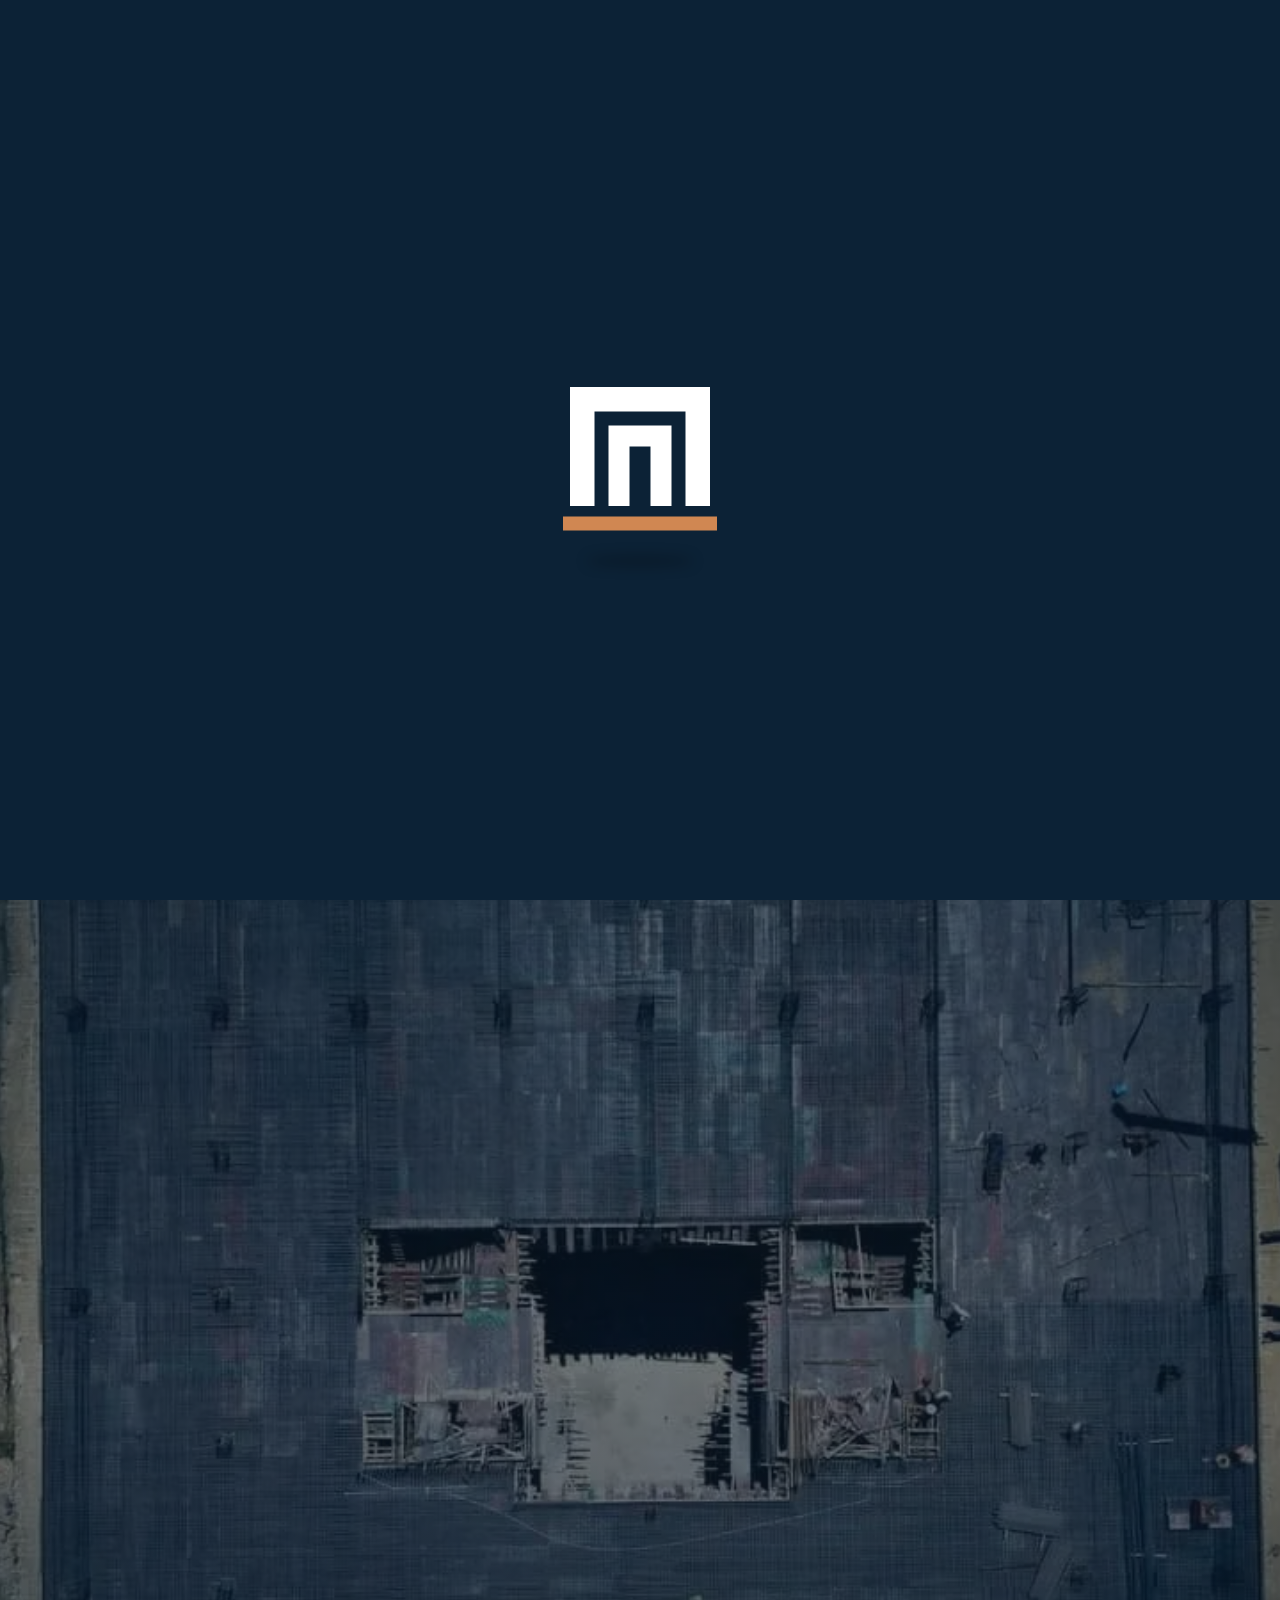
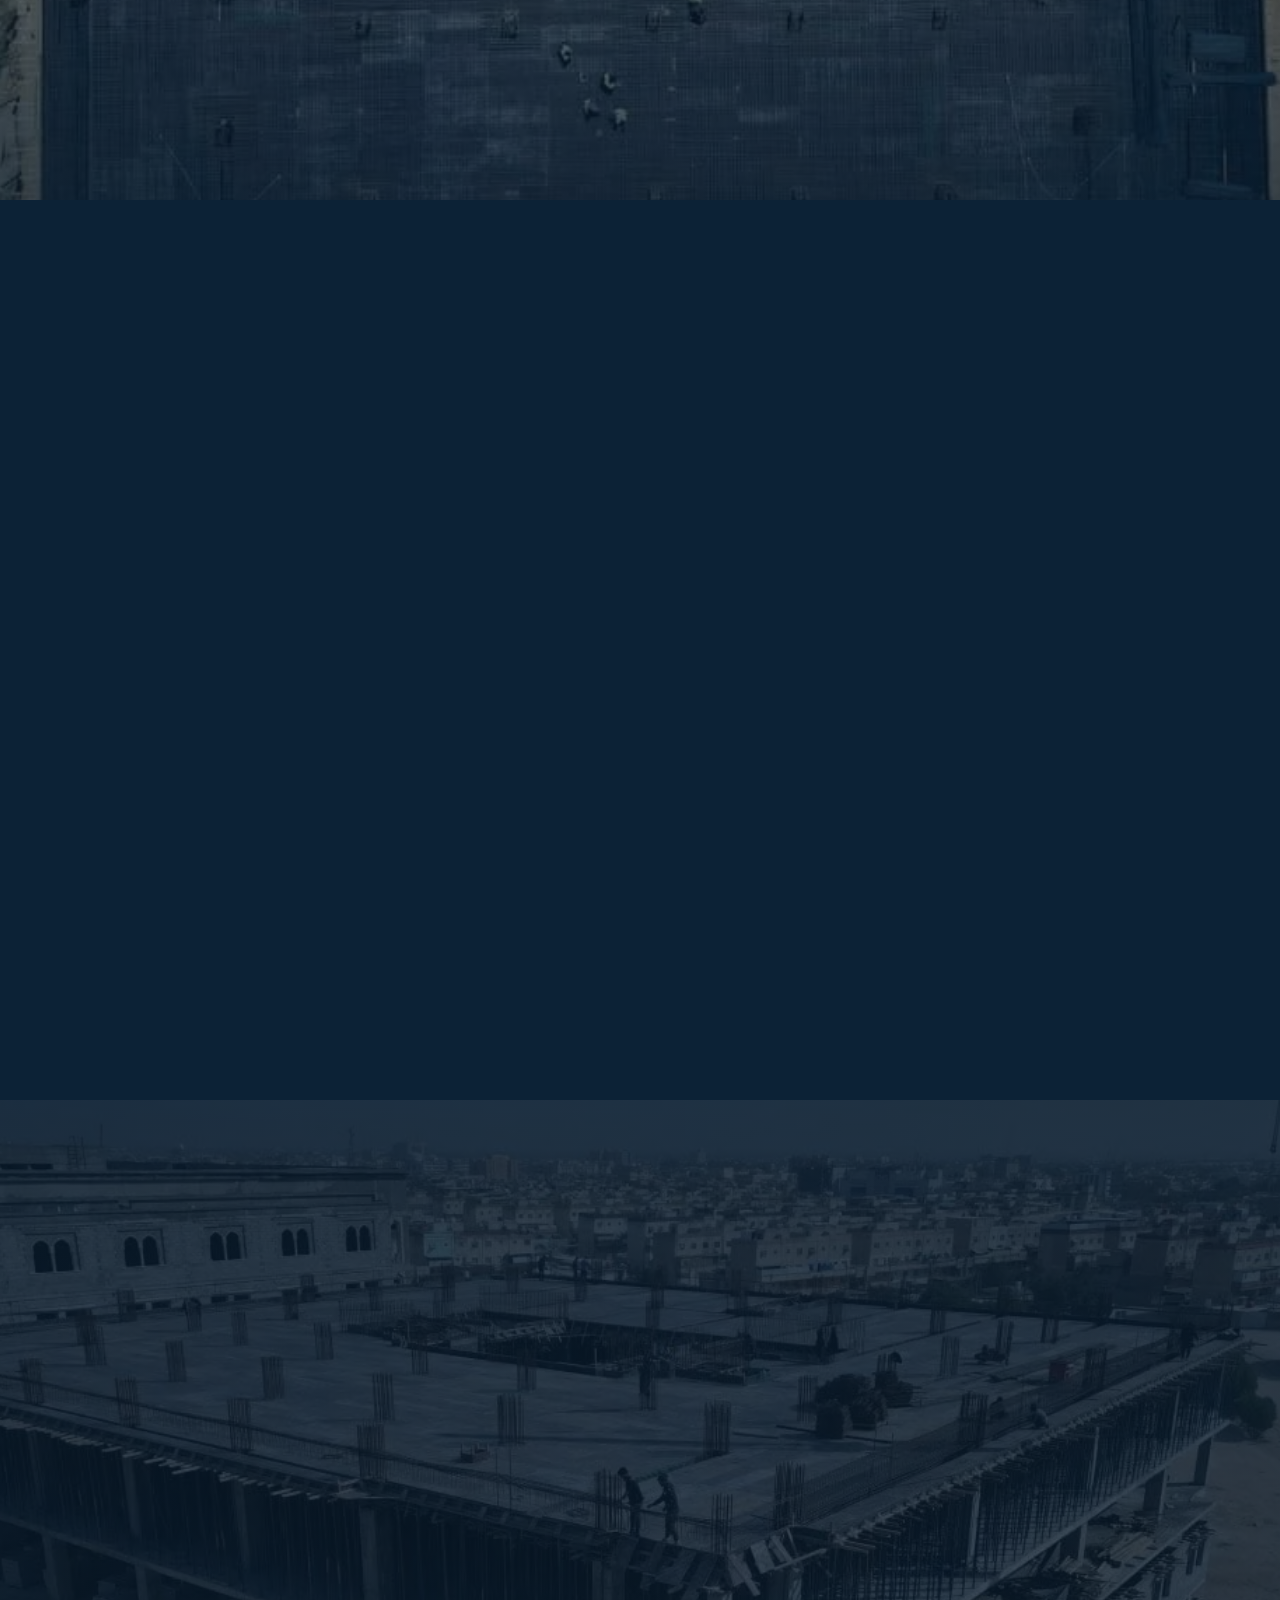
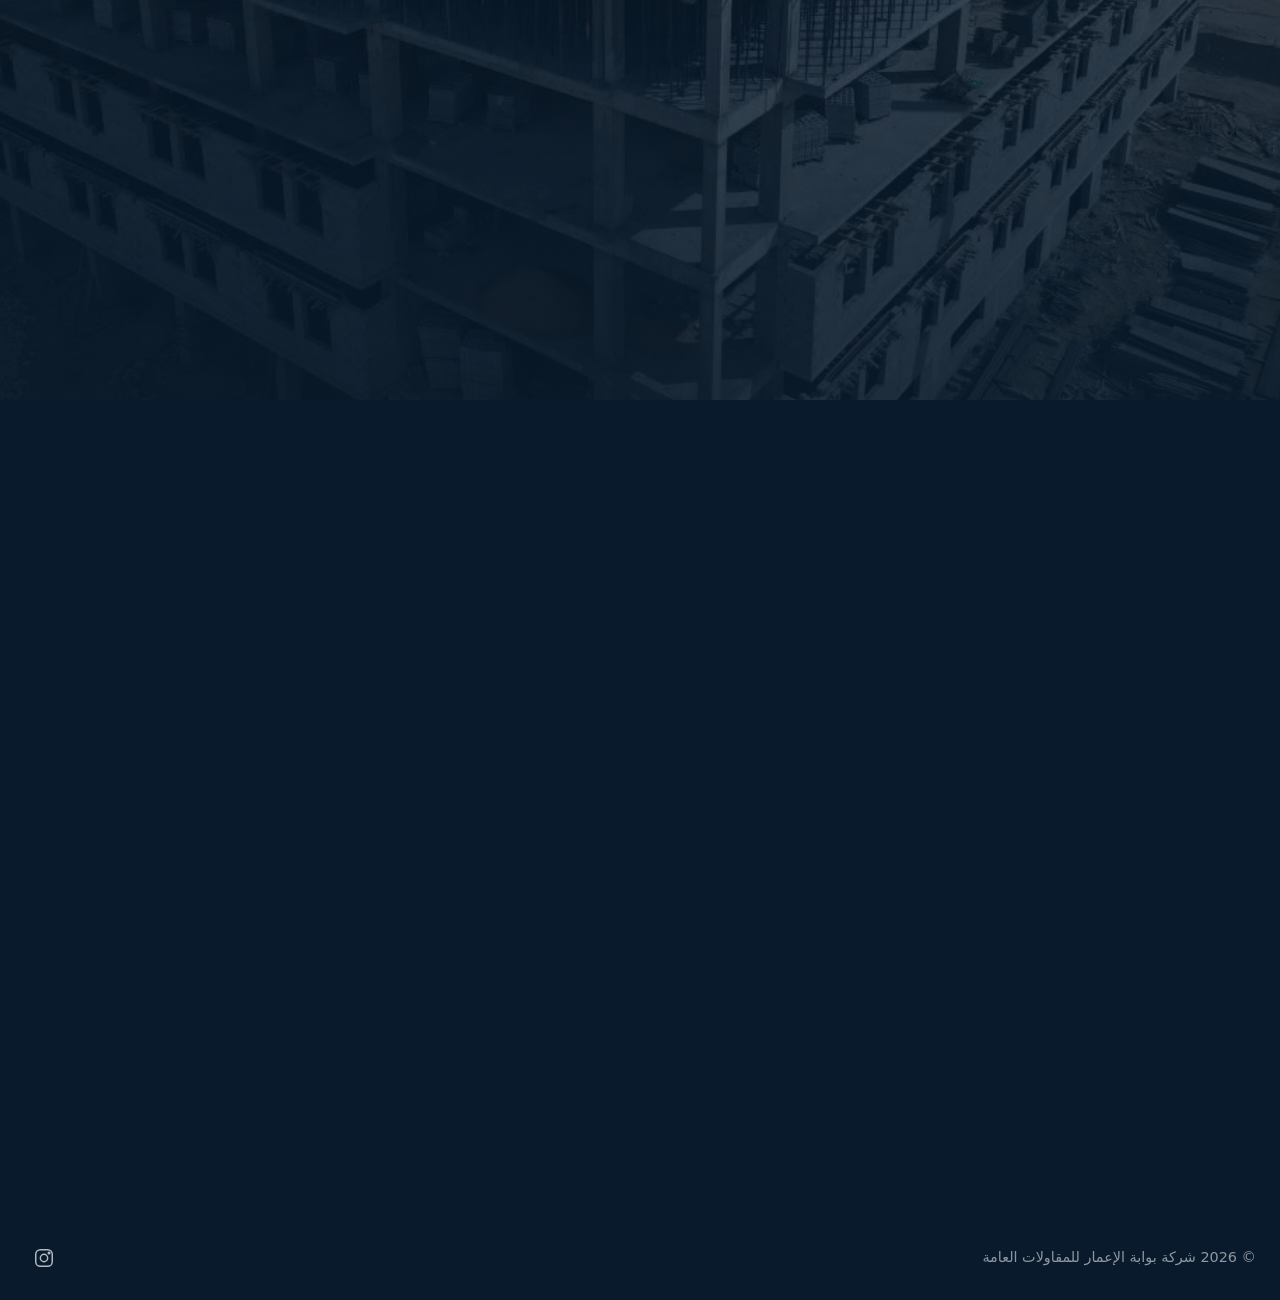
==== commit 1d3ecddf: "Refine presentation: building zoom, project strip, Alexandria font - Hero photo now waits zoomed on " ====
--- a/index.html
+++ b/index.html
@@ -25,9 +25,7 @@
     })(document.documentElement);
   </script>
 
-  <link rel="preconnect" href="https://fonts.googleapis.com">
-  <link rel="preconnect" href="https://fonts.gstatic.com" crossorigin>
-  <link href="https://fonts.googleapis.com/css2?family=IBM+Plex+Sans+Arabic:wght@400;500;600;700&display=swap" rel="stylesheet">
+  <link rel="preload" href="assets/fonts/alexandria-arabic.woff2" as="font" type="font/woff2" crossorigin>
   <link rel="preload" as="image" type="image/webp" imagesrcset="assets/img/site/site-cranes-800.webp 800w, assets/img/site/site-cranes-1600.webp 1600w" imagesizes="100vw">
   <link rel="stylesheet" href="assets/css/style.css">
 
@@ -129,35 +127,75 @@
       </div>
     </section>
 
-    <!-- 3 · Selected sites -->
+    <!-- 3 · Selected sites
+         Each project is a square card with its name underneath. To add a photo,
+         put an <img src="assets/img/projects/…" alt="…"> inside its .project-media. -->
     <section class="slide works" id="works" data-slide>
-      <div class="container works-content">
-        <h2 class="anim" data-i18n="works.title">مواقع مختارة</h2>
-        <div class="gallery">
-          <button type="button" class="shot shot-a" data-full="assets/img/site/site-frame-1280.webp">
-            <picture>
-              <source type="image/webp" srcset="assets/img/site/site-frame-800.webp 800w, assets/img/site/site-frame-1280.webp 1280w" sizes="(max-width: 760px) 100vw, 60vw">
-              <img src="assets/img/site/site-frame.jpg" alt="هيكل خرساني متعدد الطوابق قيد الإنشاء" width="1280" height="720" loading="lazy" decoding="async">
-            </picture>
-          </button>
-          <button type="button" class="shot shot-b" data-full="assets/img/site/site-cranes-1600.webp">
-            <picture>
-              <source type="image/webp" srcset="assets/img/site/site-cranes-800.webp 800w, assets/img/site/site-cranes-1600.webp 1600w" sizes="(max-width: 760px) 50vw, 40vw">
-              <img src="assets/img/site/site-cranes.jpg" alt="مبنى خرساني قيد الإنشاء مع رافعتين برجيتين" width="1600" height="898" loading="lazy" decoding="async">
-            </picture>
-          </button>
-          <button type="button" class="shot shot-c" data-full="assets/img/site/site-slab-1080.webp">
-            <picture>
-              <source type="image/webp" srcset="assets/img/site/site-slab-800.webp 800w, assets/img/site/site-slab-1080.webp 1080w" sizes="(max-width: 760px) 50vw, 40vw">
-              <img src="assets/img/site/site-slab.jpg" alt="منظر علوي لتسليح سقف خرساني" width="1080" height="810" loading="lazy" decoding="async">
-            </picture>
-          </button>
+      <div class="works-inner">
+        <div class="container works-head">
+          <h2 class="anim" data-i18n="works.title">مواقع مختارة</h2>
+          <div class="rail-nav anim">
+            <button type="button" class="rail-btn" data-rail="prev" data-i18n-aria="ui.prev" aria-label="السابق">
+              <svg viewBox="0 0 24 24" aria-hidden="true"><path d="m9 6 6 6-6 6"/></svg>
+            </button>
+            <button type="button" class="rail-btn" data-rail="next" data-i18n-aria="ui.next" aria-label="التالي">
+              <svg viewBox="0 0 24 24" aria-hidden="true"><path d="m15 6-6 6 6 6"/></svg>
+            </button>
+          </div>
         </div>
+        <ul class="rail" id="rail" tabindex="0" data-i18n-aria="works.title" aria-label="مواقع مختارة">
+          <li class="project anim">
+            <div class="project-media"></div>
+            <h3 data-i18n="p1">جسر الكماليات</h3>
+          </li>
+          <li class="project anim">
+            <div class="project-media"></div>
+            <h3 data-i18n="p2">مستشفى جامعة الوارث</h3>
+          </li>
+          <li class="project anim">
+            <div class="project-media"></div>
+            <h3 data-i18n="p3">مبنى دار القضاء في محافظة كربلاء</h3>
+          </li>
+          <li class="project anim">
+            <div class="project-media"></div>
+            <h3 data-i18n="p4">تغليف نهر البوبيات</h3>
+          </li>
+          <li class="project anim">
+            <div class="project-media"></div>
+            <h3 data-i18n="p5">محطة وقود سما كربلاء</h3>
+          </li>
+          <li class="project anim">
+            <div class="project-media"></div>
+            <h3 data-i18n="p6">سيطرة دخول حلة – كربلاء</h3>
+          </li>
+          <li class="project anim">
+            <div class="project-media"></div>
+            <h3 data-i18n="p7">فندق النجوم الخمسة</h3>
+          </li>
+          <li class="project anim">
+            <div class="project-media"></div>
+            <h3 data-i18n="p8">مبنى كوكيز آند مور</h3>
+          </li>
+          <li class="project anim">
+            <div class="project-media"></div>
+            <h3 data-i18n="p9">ساحة المواكب</h3>
+          </li>
+          <li class="project anim">
+            <div class="project-media"></div>
+            <h3 data-i18n="p10">مبنى إيواء المشردين</h3>
+          </li>
+        </ul>
       </div>
     </section>
 
     <!-- 4 · Services -->
     <section class="slide services" id="services" data-slide>
+      <div class="slide-bg">
+        <picture>
+          <source type="image/webp" srcset="assets/img/site/site-frame-800.webp 800w, assets/img/site/site-frame-1280.webp 1280w" sizes="100vw">
+          <img src="assets/img/site/site-frame.jpg" alt="" width="1280" height="720" loading="lazy" decoding="async">
+        </picture>
+      </div>
       <div class="container services-content">
         <h2 class="anim" data-i18n="services.title">خدماتنا</h2>
         <ul class="service-list">
--- a/assets/css/style.css
+++ b/assets/css/style.css
@@ -1,6 +1,18 @@
 /* =========================================================
    Bawabat Al-Emar General Contracting — presentation layout
    ========================================================= */
+
+/* Alexandria (SIL Open Font License, see assets/fonts/OFL.txt) — variable, weights 100–900 */
+@font-face {
+  font-family: "Alexandria"; font-style: normal; font-weight: 100 900; font-display: swap;
+  src: url("../fonts/alexandria-arabic.woff2") format("woff2");
+  unicode-range: U+0600-06FF, U+0750-077F, U+0870-0891, U+0897-08E1, U+08E3-08FF, U+200C-200E, U+2010-2011, U+204F, U+2E41, U+FB50-FDFF, U+FE70-FE74, U+FE76-FEFC, U+102E0-102FB, U+10E60-10E7E, U+10EC2-10EC7, U+10EC9-10EEE, U+10EF0-10EFF, U+1EE00-1EE03, U+1EE05-1EE1F, U+1EE21-1EE22, U+1EE24, U+1EE27, U+1EE29-1EE32, U+1EE34-1EE37, U+1EE39, U+1EE3B, U+1EE42, U+1EE47, U+1EE49, U+1EE4B, U+1EE4D-1EE4F, U+1EE51-1EE52, U+1EE54, U+1EE57, U+1EE59, U+1EE5B, U+1EE5D, U+1EE5F, U+1EE61-1EE62, U+1EE64, U+1EE67-1EE6A, U+1EE6C-1EE72, U+1EE74-1EE77, U+1EE79-1EE7C, U+1EE7E, U+1EE80-1EE89, U+1EE8B-1EE9B, U+1EEA1-1EEA3, U+1EEA5-1EEA9, U+1EEAB-1EEBB, U+1EEF0-1EEF1;
+}
+@font-face {
+  font-family: "Alexandria"; font-style: normal; font-weight: 100 900; font-display: swap;
+  src: url("../fonts/alexandria-latin.woff2") format("woff2");
+  unicode-range: U+0000-00FF, U+0131, U+0152-0153, U+02BB-02BC, U+02C6, U+02DA, U+02DC, U+0304, U+0308, U+0329, U+2000-206F, U+20AC, U+2122, U+2191, U+2193, U+2212, U+2215, U+FEFF, U+FFFD;
+}
 :root {
   --navy: #0c2236;
   --navy-2: #0f2a44;
@@ -11,7 +23,7 @@
   --muted: rgba(255, 255, 255, .72);
   --line: rgba(255, 255, 255, .16);
 
-  --font: "IBM Plex Sans Arabic", "Segoe UI", Tahoma, system-ui, sans-serif;
+  --font: "Alexandria", "Segoe UI", Tahoma, system-ui, sans-serif;
   --container: 1240px;
   --header-h: 84px;
   --ease: cubic-bezier(.2, .7, .2, 1);
@@ -27,7 +39,7 @@
 }
 html.is-intro { overflow: hidden; }
 body {
-  margin: 0; font-family: var(--font); font-size: 1.0625rem; line-height: 1.7;
+  margin: 0; font-family: var(--font); font-size: 1.0625rem; line-height: 1.8; font-weight: 400;
   color: var(--white); background: var(--navy); -webkit-font-smoothing: antialiased;
 }
 img { display: block; max-width: 100%; }
@@ -35,7 +47,8 @@
 button { font: inherit; color: inherit; cursor: pointer; background: none; border: 0; padding: 0; }
 h1, h2, p, ul, figure { margin: 0; }
 ul { padding: 0; list-style: none; }
-h1, h2 { font-weight: 700; line-height: 1.2; letter-spacing: -.015em; }
+h1, h2 { font-weight: 700; line-height: 1.3; }
+[lang="en"] h1, [lang="en"] h2 { line-height: 1.15; letter-spacing: -.02em; }
 :focus-visible { outline: 2px solid var(--copper-light); outline-offset: 4px; }
 .container { width: min(100% - 3rem, var(--container)); margin-inline: auto; }
 
@@ -72,15 +85,15 @@
 .brand { display: inline-flex; align-items: center; gap: .85rem; }
 .mark { width: 44px; height: 44px; flex: none; }
 .wordmark { display: flex; flex-direction: column; line-height: 1.1; }
-.wordmark strong { font-size: 1.3rem; font-weight: 700; letter-spacing: -.01em; }
-.wordmark span { font-size: .64rem; font-weight: 600; letter-spacing: .2em; margin-top: .35rem; opacity: .75; }
+.wordmark strong { font-size: 1.28rem; font-weight: 700; }
+.wordmark span { font-size: .6rem; font-weight: 500; letter-spacing: .22em; margin-top: .4rem; opacity: .75; }
 .nav { display: flex; align-items: center; gap: 2.2rem; margin-inline-start: auto; }
-.nav a { position: relative; font-size: 1rem; font-weight: 500; opacity: .82; padding: .35rem 0; transition: opacity .2s; }
+.nav a { position: relative; font-size: .98rem; font-weight: 400; opacity: .82; padding: .35rem 0; transition: opacity .2s; }
 .nav a::after { content: ""; position: absolute; inset-inline: 0; bottom: -2px; height: 2px; background: var(--copper-light); transform: scaleX(0); transition: transform .3s var(--ease); }
 .nav a:hover, .nav a.is-active { opacity: 1; }
 .nav a:hover::after, .nav a.is-active::after { transform: scaleX(1); }
 .header-tools { display: flex; align-items: center; gap: 1rem; }
-.lang { font-size: .95rem; font-weight: 500; opacity: .8; }
+.lang { font-size: .92rem; font-weight: 400; opacity: .8; }
 .lang:hover { opacity: 1; }
 .menu-toggle { display: none; position: relative; width: 44px; height: 44px; }
 .menu-toggle span { position: absolute; left: 10px; right: 10px; height: 2px; background: currentColor; transition: transform .25s var(--ease), top .25s var(--ease); }
@@ -109,6 +122,7 @@
 }
 .is-intro .dots { opacity: 0; }
 .is-intro.is-landing .dots { opacity: 1; }
+.dots.is-hidden { opacity: 0; pointer-events: none; }   /* stays clear of the full-width project strip */
 .dots a { position: relative; display: block; width: 18px; height: 34px; }
 .dots a::before {
   content: ""; position: absolute; left: 50%; top: 50%; width: 3px; height: 20px; margin: -10px 0 0 -1.5px;
@@ -144,11 +158,11 @@
 
 /* ---------- 1 · Hero ---------- */
 .hero { align-items: flex-end; padding-bottom: clamp(4.5rem, 12vh, 8rem); }
-.hero .slide-bg img { object-position: 50% 45%; transform-origin: 55% 50%; }
-.js.is-intro .hero .slide-bg img, .js .hero:not(.has-zoomed) .slide-bg img { transform: scale(1.42); }
-.hero.is-zooming .slide-bg img { animation: hero-zoom 8s cubic-bezier(.14, .62, .22, 1) forwards; }
+.hero .slide-bg img { object-position: 50% 45%; transform-origin: 60% 62%; }   /* focus point: the building */
+.js .hero:not(.has-zoomed) .slide-bg img { transform: scale(1.6); }
+.hero.is-zooming .slide-bg img { animation: hero-zoom 5.2s cubic-bezier(.45, .05, .2, 1) forwards; }
 .hero.has-zoomed .slide-bg img { transform: none; }
-@keyframes hero-zoom { from { transform: scale(1.42); } to { transform: scale(1); } }
+@keyframes hero-zoom { from { transform: scale(1.6); } to { transform: scale(1); } }
 .hero::before {
   background:
     linear-gradient(to bottom, rgba(8, 26, 43, .62) 0%, rgba(8, 26, 43, 0) 24%),
@@ -161,9 +175,10 @@
     linear-gradient(to right, rgba(8, 26, 43, .8) 0%, rgba(8, 26, 43, .38) 50%, rgba(8, 26, 43, .08) 100%),
     linear-gradient(to top, rgba(8, 26, 43, .86) 0%, rgba(8, 26, 43, 0) 55%);
 }
-.hero h1 { font-size: clamp(3rem, 1.4rem + 6.6vw, 7.6rem); line-height: 1.08; letter-spacing: -.025em; }
-.hero-tagline { margin-top: .9rem; font-size: clamp(1.4rem, 1rem + 1.7vw, 2.5rem); font-weight: 500; line-height: 1.35; color: rgba(255, 255, 255, .94); }
-.hero-since { margin-top: 1.3rem; font-size: clamp(1.05rem, .95rem + .5vw, 1.4rem); font-weight: 600; color: var(--copper-light); }
+.hero h1 { font-size: clamp(2.9rem, 1.3rem + 6.2vw, 7.2rem); font-weight: 800; line-height: 1.2; }
+[lang="en"] .hero h1 { line-height: 1.05; letter-spacing: -.03em; }
+.hero-tagline { margin-top: .7rem; font-size: clamp(1.35rem, 1rem + 1.6vw, 2.4rem); font-weight: 400; line-height: 1.5; color: rgba(255, 255, 255, .95); }
+.hero-since { margin-top: 1.1rem; font-size: clamp(1.05rem, .95rem + .5vw, 1.4rem); font-weight: 500; color: var(--copper-light); }
 .scroll-cue {
   position: absolute; left: 50%; bottom: 1.6rem; margin-left: -22px;
   display: grid; place-items: center; width: 44px; height: 44px; color: rgba(255, 255, 255, .8);
@@ -173,54 +188,67 @@
 @keyframes cue { 0%, 100% { transform: translateY(0); opacity: .8; } 50% { transform: translateY(7px); opacity: 1; } }
 
 /* ---------- 2 · About ---------- */
-.about .slide-bg img { transform: scale(1.2); }
-.about.is-active .slide-bg img { transform: scale(1); transition: transform 11s cubic-bezier(.2, .6, .2, 1); }
-.about::before { background: linear-gradient(180deg, rgba(8, 26, 43, .78) 0%, rgba(8, 26, 43, .66) 50%, rgba(8, 26, 43, .84) 100%); }
+.about .slide-bg img { transform: scale(1.5); transform-origin: 50% 46%; }
+.about.is-active .slide-bg img { transform: scale(1); transition: transform 5.5s cubic-bezier(.45, .05, .2, 1) .15s; }
+.about::before { background: linear-gradient(180deg, rgba(8, 26, 43, .7) 0%, rgba(8, 26, 43, .56) 50%, rgba(8, 26, 43, .78) 100%); }
 .about-content { text-align: center; }
-.about h2 { font-size: clamp(2.2rem, 1.2rem + 4vw, 5rem); }
-.about-lead { margin-top: 1rem; font-size: clamp(1.2rem, 1rem + .9vw, 1.85rem); font-weight: 500; color: rgba(255, 255, 255, .9); }
+.about h2 { font-size: clamp(2.1rem, 1.1rem + 3.8vw, 4.8rem); font-weight: 800; }
+.about-lead { margin-top: .9rem; font-size: clamp(1.15rem, 1rem + .85vw, 1.8rem); font-weight: 400; color: rgba(255, 255, 255, .92); }
 .pillars { display: flex; justify-content: center; margin: clamp(2.2rem, 6vh, 4rem) 0; }
-.pillars li { padding: .2rem clamp(1rem, 3.4vw, 3.4rem); font-size: clamp(1.55rem, .9rem + 2.8vw, 3.4rem); font-weight: 700; line-height: 1.25; }
+.pillars li { padding: .2rem clamp(1rem, 3.4vw, 3.4rem); font-size: clamp(1.45rem, .85rem + 2.6vw, 3.2rem); font-weight: 600; line-height: 1.35; }
 .pillars li + li { border-inline-start: 1px solid rgba(255, 255, 255, .3); }
-.about-sectors { font-size: clamp(1.05rem, .95rem + .55vw, 1.45rem); font-weight: 600; color: var(--copper-light); }
+.about-sectors { font-size: clamp(1.05rem, .95rem + .55vw, 1.45rem); font-weight: 500; color: var(--copper-light); }
 
 /* ---------- 3 · Selected sites ---------- */
-.works { background: var(--navy); align-items: stretch; height: 100vh; height: 100svh; min-height: 560px; }
-.works-content { display: flex; flex-direction: column; gap: clamp(1.4rem, 3.5vh, 2.4rem); }
-.works h2, .services h2, .contact h2 { font-size: clamp(2.2rem, 1.3rem + 3.2vw, 4.4rem); }
-.gallery {
-  flex: 1; min-height: 0;
-  display: grid; grid-template-columns: 1.55fr 1fr; grid-template-rows: 1fr 1fr; gap: clamp(.6rem, 1.2vw, 1rem);
-}
-.shot {
-  position: relative; overflow: hidden; display: block; width: 100%; height: 100%; min-height: 0; background: var(--navy-3); cursor: zoom-in;
-  clip-path: inset(100% 0 0 0);
-  transition: clip-path 1.3s var(--ease-out); transition-delay: var(--d, 0s);
-}
-.works.is-active .shot { clip-path: inset(0 0 0 0); }
-.shot-a { grid-row: span 2; }
-.shot picture, .shot img { display: block; width: 100%; height: 100%; }
-.shot img {
-  object-fit: cover; transform: scale(1.06);
-  animation: drift 20s ease-in-out infinite alternate; animation-play-state: paused;
-}
-.shot-b img { animation-duration: 24s; animation-delay: -8s; }
-.shot-c img { animation-duration: 18s; animation-delay: -4s; }
-.works.is-active .shot img { animation-play-state: running; }
-.shot::after { content: ""; position: absolute; inset: 0; background: rgba(8, 26, 43, .18); transition: background-color .5s ease; }
-.shot:hover::after { background: rgba(8, 26, 43, 0); }
-@keyframes drift {
-  from { transform: scale(1.06) translate(0, 0); }
-  to { transform: scale(1.18) translate(-2.5%, -1.5%); }
-}
+.works { background: var(--navy); }
+.works-inner { width: 100%; }
+.works-head { display: flex; align-items: flex-end; justify-content: space-between; gap: 1.5rem; margin-bottom: clamp(1.6rem, 4vh, 2.6rem); }
+.works h2, .services h2, .contact h2 { font-size: clamp(2.1rem, 1.2rem + 3vw, 4.2rem); font-weight: 800; }
+.rail-nav { display: flex; gap: .6rem; }
+.rail-btn {
+  display: grid; place-items: center; width: 50px; height: 50px; border: 1px solid rgba(255, 255, 255, .3); color: #fff;
+  transition: border-color .2s, color .2s, opacity .2s;
+}
+.rail-btn:hover:not(:disabled) { border-color: var(--copper-light); color: var(--copper-light); }
+.rail-btn:disabled { opacity: .3; cursor: default; }
+.rail-btn svg { width: 22px; height: 22px; fill: none; stroke: currentColor; stroke-width: 1.7; stroke-linecap: round; stroke-linejoin: round; }
+[dir="ltr"] .rail-btn svg { transform: scaleX(-1); }
+.rail {
+  --gutter: max(1.5rem, calc((100% - var(--container)) / 2));
+  display: flex; gap: clamp(.9rem, 1.6vw, 1.4rem);
+  overflow-x: auto; overscroll-behavior-x: contain; scroll-snap-type: x mandatory; scrollbar-width: none;
+  padding-inline: var(--gutter); scroll-padding-inline: var(--gutter);
+  cursor: grab; -webkit-user-select: none; user-select: none;
+}
+.rail::-webkit-scrollbar { display: none; }
+.rail.is-dragging { cursor: grabbing; }
+/* With a mouse, the script aligns the cards after a drag or an arrow click; touch screens snap natively */
+@media (hover: hover) and (pointer: fine) { .rail { scroll-snap-type: none; } }
+.project { flex: 0 0 clamp(250px, 26vw, 380px); scroll-snap-align: start; }
+.project-media {
+  position: relative; aspect-ratio: 1 / 1; overflow: hidden;
+  background: linear-gradient(155deg, #15324f 0%, #0b1f33 100%); border: 1px solid var(--line);
+  transition: border-color .3s;
+}
+.project-media::before {   /* the logo mark holds the place until a photo is added */
+  content: ""; position: absolute; inset: 0; opacity: .13;
+  background: url("data:image/svg+xml,%3Csvg xmlns='http://www.w3.org/2000/svg' viewBox='0 0 48 48'%3E%3Cpath fill='%23fff' d='M4 6h40v34h-7V13H11v27H4z'/%3E%3Cpath fill='%23fff' d='M15 17h18v23h-6V23h-6v17h-6z'/%3E%3Crect fill='%23d08752' x='2' y='43' width='44' height='4'/%3E%3C/svg%3E") center / 30% no-repeat;
+}
+.project-media img { position: absolute; inset: 0; z-index: 1; width: 100%; height: 100%; object-fit: cover; cursor: zoom-in; transition: transform .9s var(--ease-out); -webkit-user-drag: none; }
+.project:hover .project-media { border-color: rgba(208, 135, 82, .7); }
+.project:hover .project-media img { transform: scale(1.05); }
+.project h3 { margin-top: 1rem; min-height: 3em; font-size: clamp(1rem, .9rem + .35vw, 1.2rem); font-weight: 500; line-height: 1.5; }
 
 /* ---------- 4 · Services ---------- */
 .services { background: var(--navy-2); }
+.services .slide-bg img { transform: scale(1.12); }
+.services.is-active .slide-bg img { transform: scale(1); transition: transform 9s cubic-bezier(.3, .2, .2, 1); }
+.services::before { background: linear-gradient(180deg, rgba(8, 26, 43, .84) 0%, rgba(8, 26, 43, .76) 50%, rgba(8, 26, 43, .88) 100%); }
 .services-content { display: grid; grid-template-columns: .9fr 1.4fr; gap: clamp(2rem, 7vw, 7rem); align-items: center; }
 .service-list li {
   display: flex; align-items: center; gap: 1.1rem;
   padding: clamp(.8rem, 1.9vh, 1.2rem) 0; border-bottom: 1px solid var(--line);
-  font-size: clamp(1.08rem, .95rem + .65vw, 1.5rem); font-weight: 500; line-height: 1.4;
+  font-size: clamp(1.05rem, .95rem + .6vw, 1.45rem); font-weight: 400; line-height: 1.5;
 }
 .service-list li:first-child { border-top: 1px solid var(--line); }
 .service-list li::before { content: ""; width: 9px; height: 9px; flex: none; background: var(--copper-light); }
@@ -237,8 +265,8 @@
 .card:hover { border-color: var(--copper-light); background: rgba(255, 255, 255, .06); }
 .card svg { width: 32px; height: 32px; flex: none; fill: none; stroke: var(--copper-light); stroke-width: 1.5; stroke-linecap: round; stroke-linejoin: round; }
 .card svg.fill { fill: var(--copper-light); stroke: none; }
-.card-label { display: block; font-size: .92rem; color: var(--muted); line-height: 1.4; }
-.card-value { display: block; font-size: clamp(1.15rem, 1rem + .4vw, 1.4rem); font-weight: 600; line-height: 1.4; }
+.card-label { display: block; font-size: .88rem; color: var(--muted); line-height: 1.5; }
+.card-value { display: block; font-size: clamp(1.1rem, 1rem + .35vw, 1.35rem); font-weight: 500; line-height: 1.5; }
 [dir="rtl"] .card-value[dir="ltr"] { text-align: right; }
 .contact-bar {
   position: absolute; left: 0; right: 0; bottom: 1.4rem;
@@ -311,8 +339,9 @@
 }
 @media (max-width: 760px) {
   .container { width: min(100% - 2.5rem, var(--container)); }
-  .gallery { grid-template-columns: 1fr 1fr; grid-template-rows: 1.25fr 1fr; min-height: 0; }
-  .shot-a { grid-row: auto; grid-column: 1 / -1; }
+  .rail { --gutter: 1.25rem; }
+  .project { flex-basis: 74vw; max-width: 320px; }
+  .rail-btn { width: 44px; height: 44px; }
 }
 @media (max-width: 560px) {
   .mark { width: 38px; height: 38px; }
@@ -332,6 +361,10 @@
   .contact-bar { bottom: .8rem; font-size: .8rem; }
   .wa-float { width: 52px; height: 52px; inset-inline-end: 1rem; bottom: max(1rem, env(safe-area-inset-bottom)); }
 }
+@media (max-width: 400px) {
+  .works h2 { font-size: 1.85rem; }
+  .rail-btn { width: 40px; height: 40px; }
+}
 @media (max-height: 640px) and (min-width: 561px) {
   .slide { padding-top: calc(var(--header-h) + 1rem); padding-bottom: 2rem; }
 }
@@ -340,7 +373,6 @@
 @media (prefers-reduced-motion: reduce) {
   html { scroll-behavior: auto; }
   .js .anim { opacity: 1; transform: none; transition: none; }
-  .hero .slide-bg img, .about .slide-bg img, .shot img { transform: none !important; animation: none !important; transition: none !important; }
-  .shot { clip-path: none; transition: none; }
+  .slide-bg img, .project-media img { transform: none !important; animation: none !important; transition: none !important; }
   .hero.is-active .scroll-cue svg { animation: none; }
 }
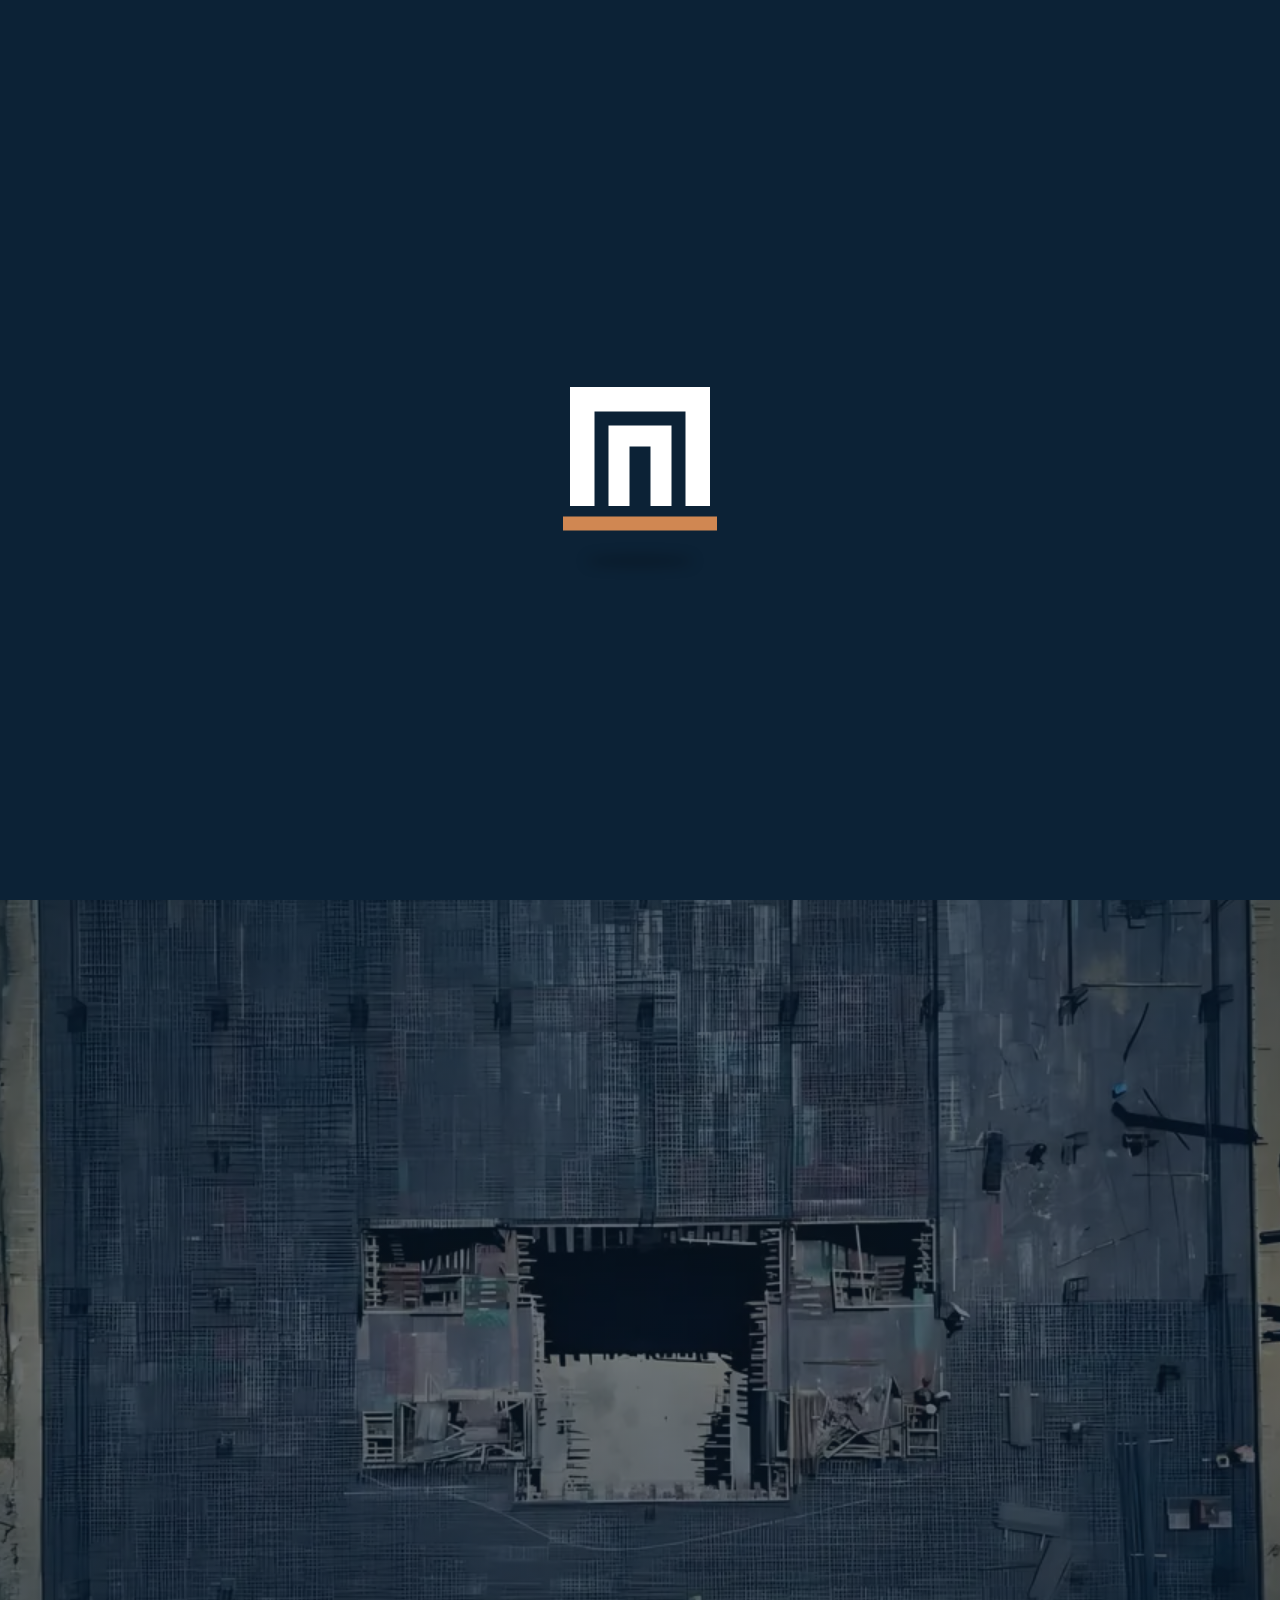
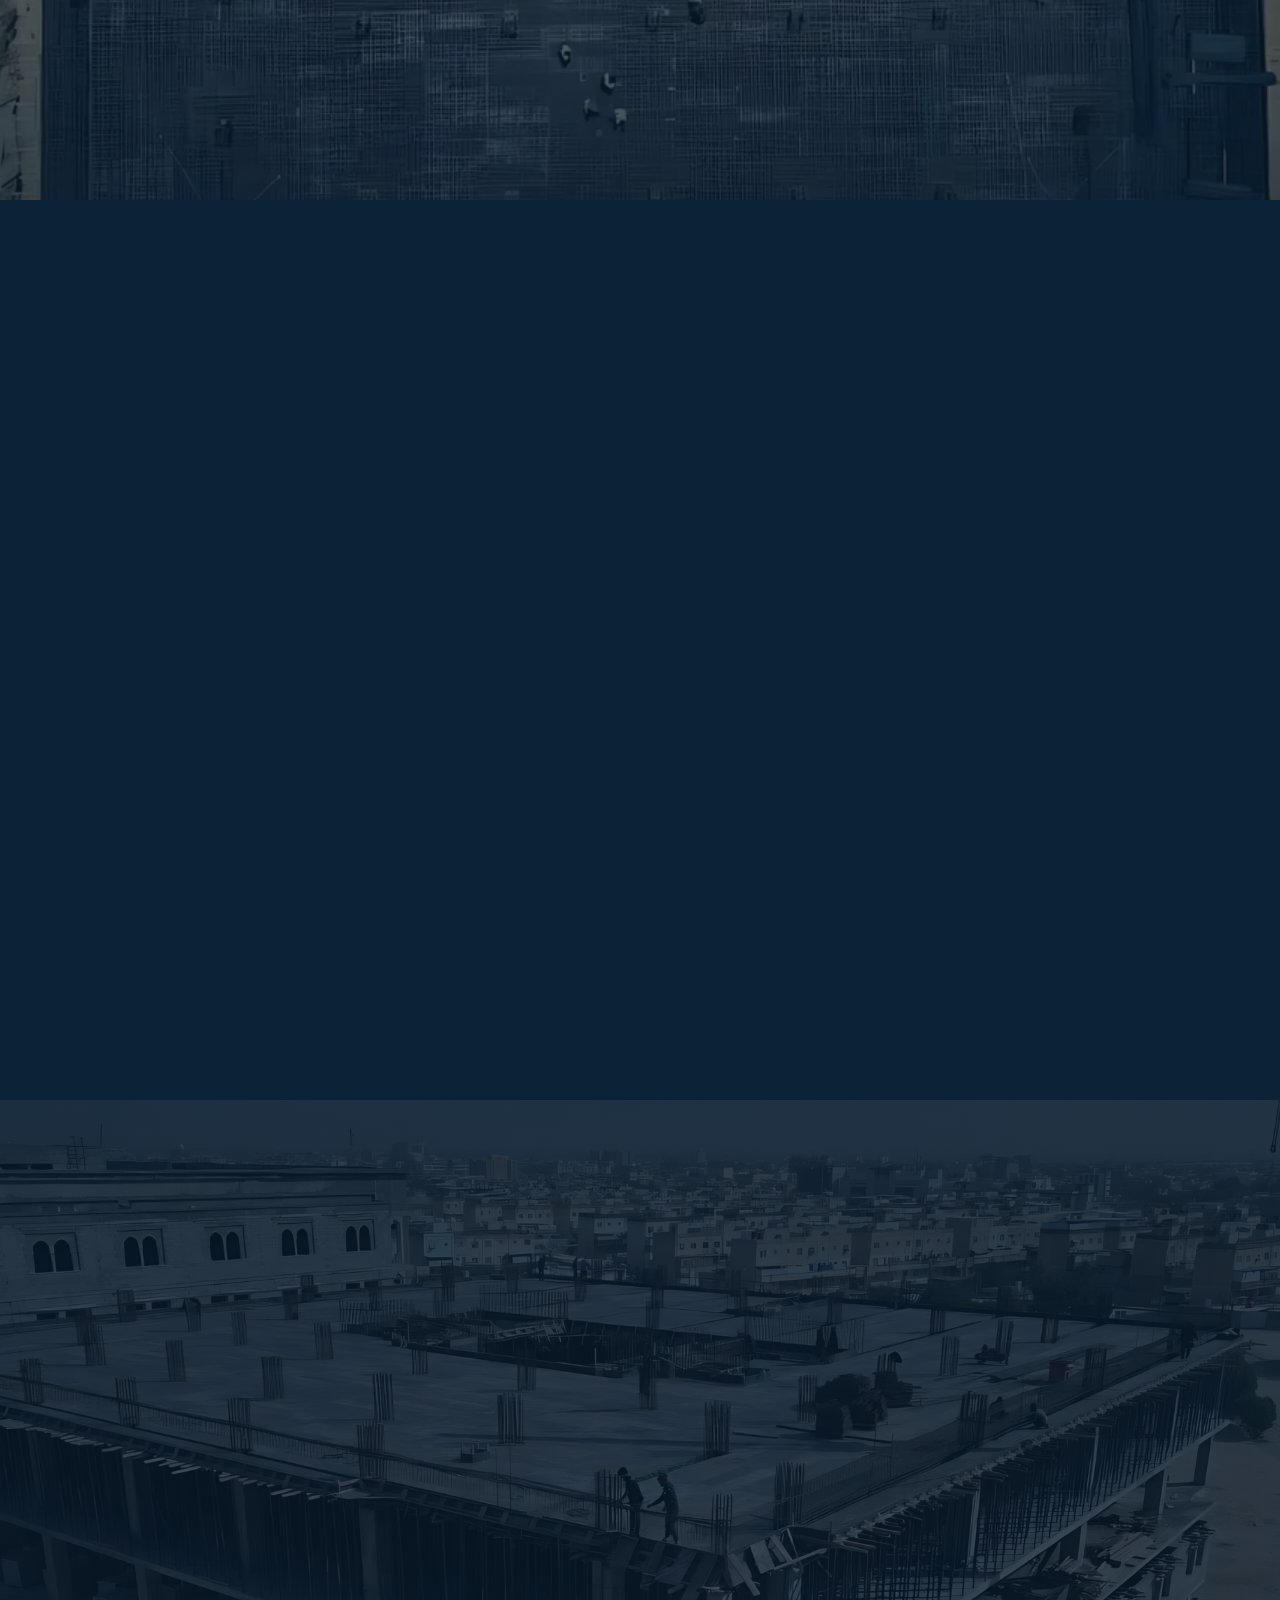
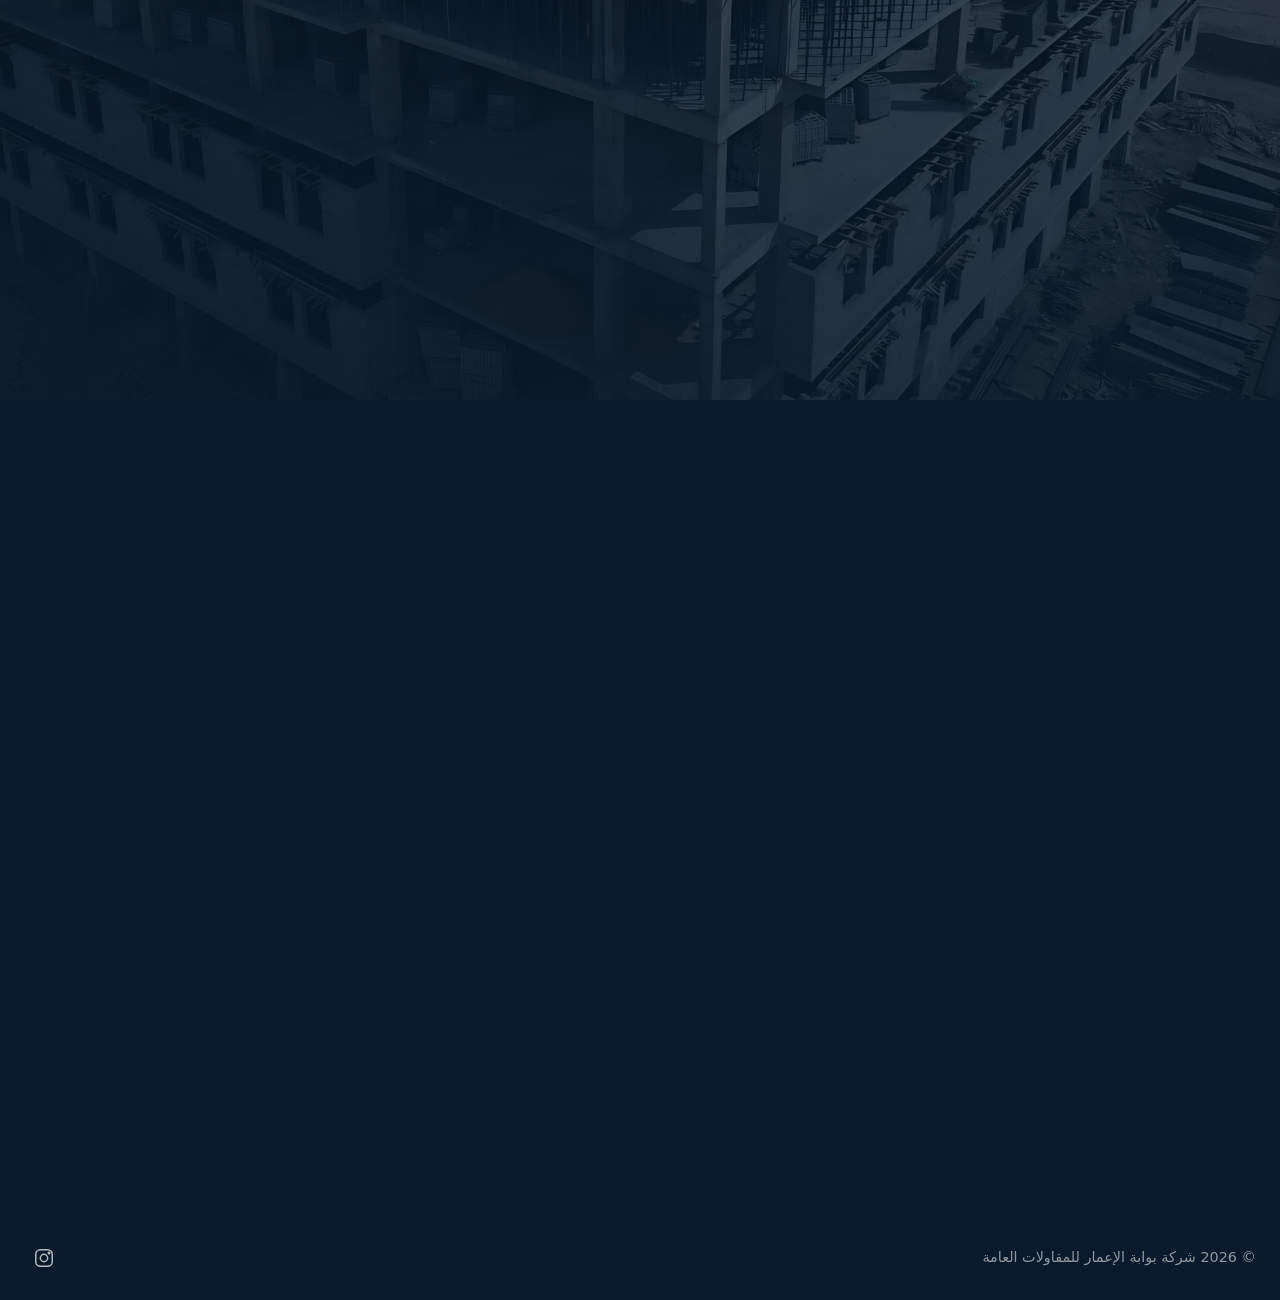
==== commit 2e5a9fac: "Sharpen the background photos and serve the right size to every screen - Enhance the three photos 4x" ====
--- a/index.html
+++ b/index.html
@@ -26,7 +26,8 @@
   </script>
 
   <link rel="preload" href="assets/fonts/alexandria-arabic.woff2" as="font" type="font/woff2" crossorigin>
-  <link rel="preload" as="image" type="image/webp" imagesrcset="assets/img/site/site-cranes-800.webp 800w, assets/img/site/site-cranes-1600.webp 1600w" imagesizes="100vw">
+  <link rel="preload" as="image" type="image/webp" media="(orientation: portrait)" imagesrcset="assets/img/site/site-cranes-p-1200.webp 1200w, assets/img/site/site-cranes-p-2400.webp 2400w" imagesizes="(max-aspect-ratio: 3/4) 75vh, 100vw">
+  <link rel="preload" as="image" type="image/webp" media="(orientation: landscape)" imagesrcset="assets/img/site/site-cranes-1280.webp 1280w, assets/img/site/site-cranes-2048.webp 2048w, assets/img/site/site-cranes-3400.webp 3400w, assets/img/site/site-cranes-4800.webp 4800w" imagesizes="(max-aspect-ratio: 16/9) 178vh, 100vw">
   <link rel="stylesheet" href="assets/css/style.css">
 
   <script type="application/ld+json">
@@ -93,8 +94,9 @@
     <section class="slide hero" id="hero" data-slide>
       <div class="slide-bg">
         <picture>
-          <source type="image/webp" srcset="assets/img/site/site-cranes-800.webp 800w, assets/img/site/site-cranes-1600.webp 1600w" sizes="100vw">
-          <img src="assets/img/site/site-cranes.jpg" alt="مبنى خرساني قيد الإنشاء مع رافعتين برجيتين" width="1600" height="898" fetchpriority="high">
+          <source media="(orientation: portrait)" type="image/webp" srcset="assets/img/site/site-cranes-p-1200.webp 1200w, assets/img/site/site-cranes-p-2400.webp 2400w" sizes="(max-aspect-ratio: 3/4) 75vh, 100vw">
+          <source type="image/webp" srcset="assets/img/site/site-cranes-1280.webp 1280w, assets/img/site/site-cranes-2048.webp 2048w, assets/img/site/site-cranes-3400.webp 3400w, assets/img/site/site-cranes-4800.webp 4800w" sizes="(max-aspect-ratio: 16/9) 178vh, 100vw">
+          <img src="assets/img/site/site-cranes.jpg" alt="مبنى خرساني قيد الإنشاء مع رافعتين برجيتين" width="2048" height="1150" fetchpriority="high">
         </picture>
       </div>
       <div class="container hero-content">
@@ -111,8 +113,9 @@
     <section class="slide about" id="about" data-slide>
       <div class="slide-bg">
         <picture>
-          <source type="image/webp" srcset="assets/img/site/site-slab-800.webp 800w, assets/img/site/site-slab-1080.webp 1080w" sizes="100vw">
-          <img src="assets/img/site/site-slab.jpg" alt="" width="1080" height="810" loading="lazy" decoding="async">
+          <source media="(orientation: portrait)" type="image/webp" srcset="assets/img/site/site-slab-p-1200.webp 1200w, assets/img/site/site-slab-p-2400.webp 2400w" sizes="(max-aspect-ratio: 3/4) 75vh, 100vw">
+          <source type="image/webp" srcset="assets/img/site/site-slab-1280.webp 1280w, assets/img/site/site-slab-2160.webp 2160w, assets/img/site/site-slab-3240.webp 3240w" sizes="(max-aspect-ratio: 4/3) 134vh, 100vw">
+          <img src="assets/img/site/site-slab.jpg" alt="" width="2160" height="1620" loading="lazy" decoding="async">
         </picture>
       </div>
       <div class="container about-content">
@@ -192,8 +195,9 @@
     <section class="slide services" id="services" data-slide>
       <div class="slide-bg">
         <picture>
-          <source type="image/webp" srcset="assets/img/site/site-frame-800.webp 800w, assets/img/site/site-frame-1280.webp 1280w" sizes="100vw">
-          <img src="assets/img/site/site-frame.jpg" alt="" width="1280" height="720" loading="lazy" decoding="async">
+          <source media="(orientation: portrait)" type="image/webp" srcset="assets/img/site/site-frame-p-1200.webp 1200w, assets/img/site/site-frame-p-2160.webp 2160w" sizes="(max-aspect-ratio: 3/4) 75vh, 100vw">
+          <source type="image/webp" srcset="assets/img/site/site-frame-1280.webp 1280w, assets/img/site/site-frame-2560.webp 2560w" sizes="(max-aspect-ratio: 16/9) 178vh, 100vw">
+          <img src="assets/img/site/site-frame.jpg" alt="" width="2560" height="1440" loading="lazy" decoding="async">
         </picture>
       </div>
       <div class="container services-content">
--- a/assets/css/style.css
+++ b/assets/css/style.css
@@ -349,7 +349,6 @@
   .wordmark span { font-size: .58rem; letter-spacing: .16em; }
   .slide { padding: calc(var(--header-h) + 1.4rem) 0 2.2rem; }
   .hero { padding-bottom: 5.5rem; }
-  .hero .slide-bg img { object-position: 42% 50%; }
   .hero::before, [dir="ltr"] .hero::before {
     background:
       linear-gradient(to bottom, rgba(8, 26, 43, .6) 0%, rgba(8, 26, 43, 0) 26%),
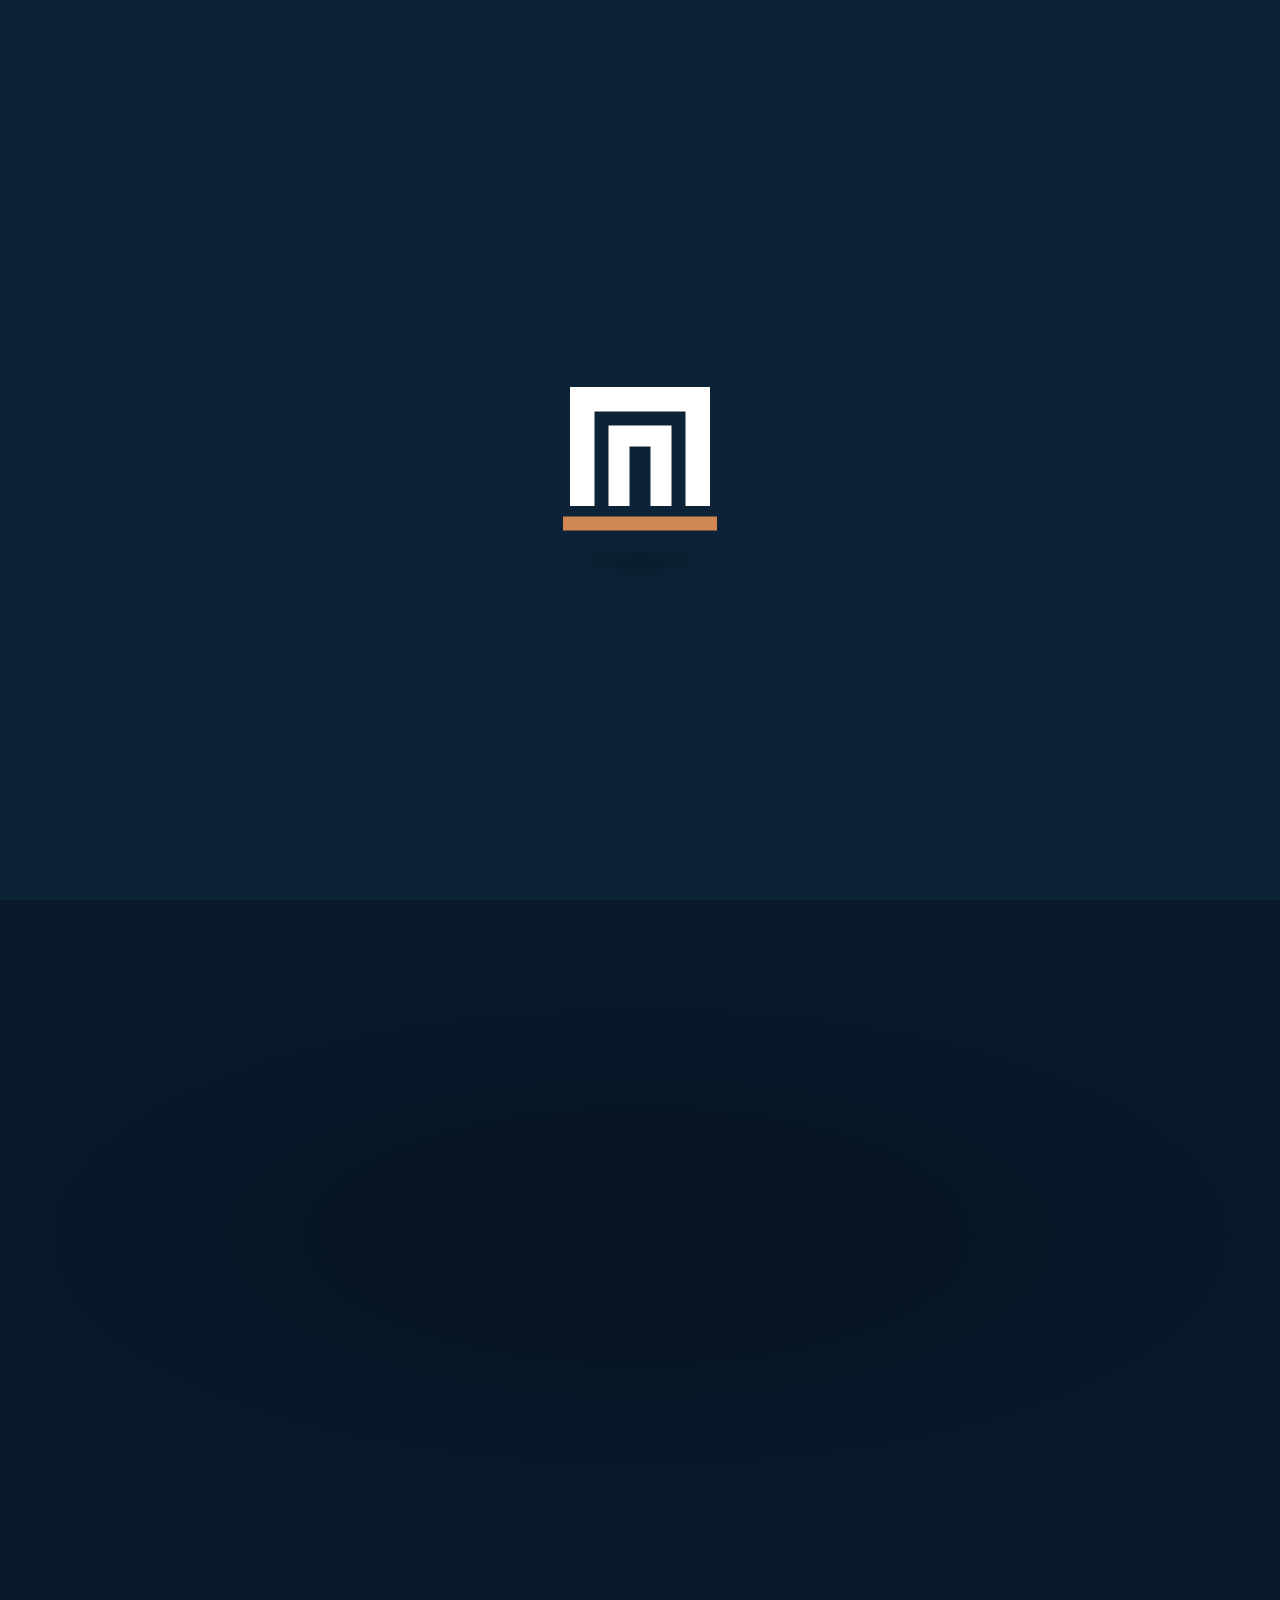
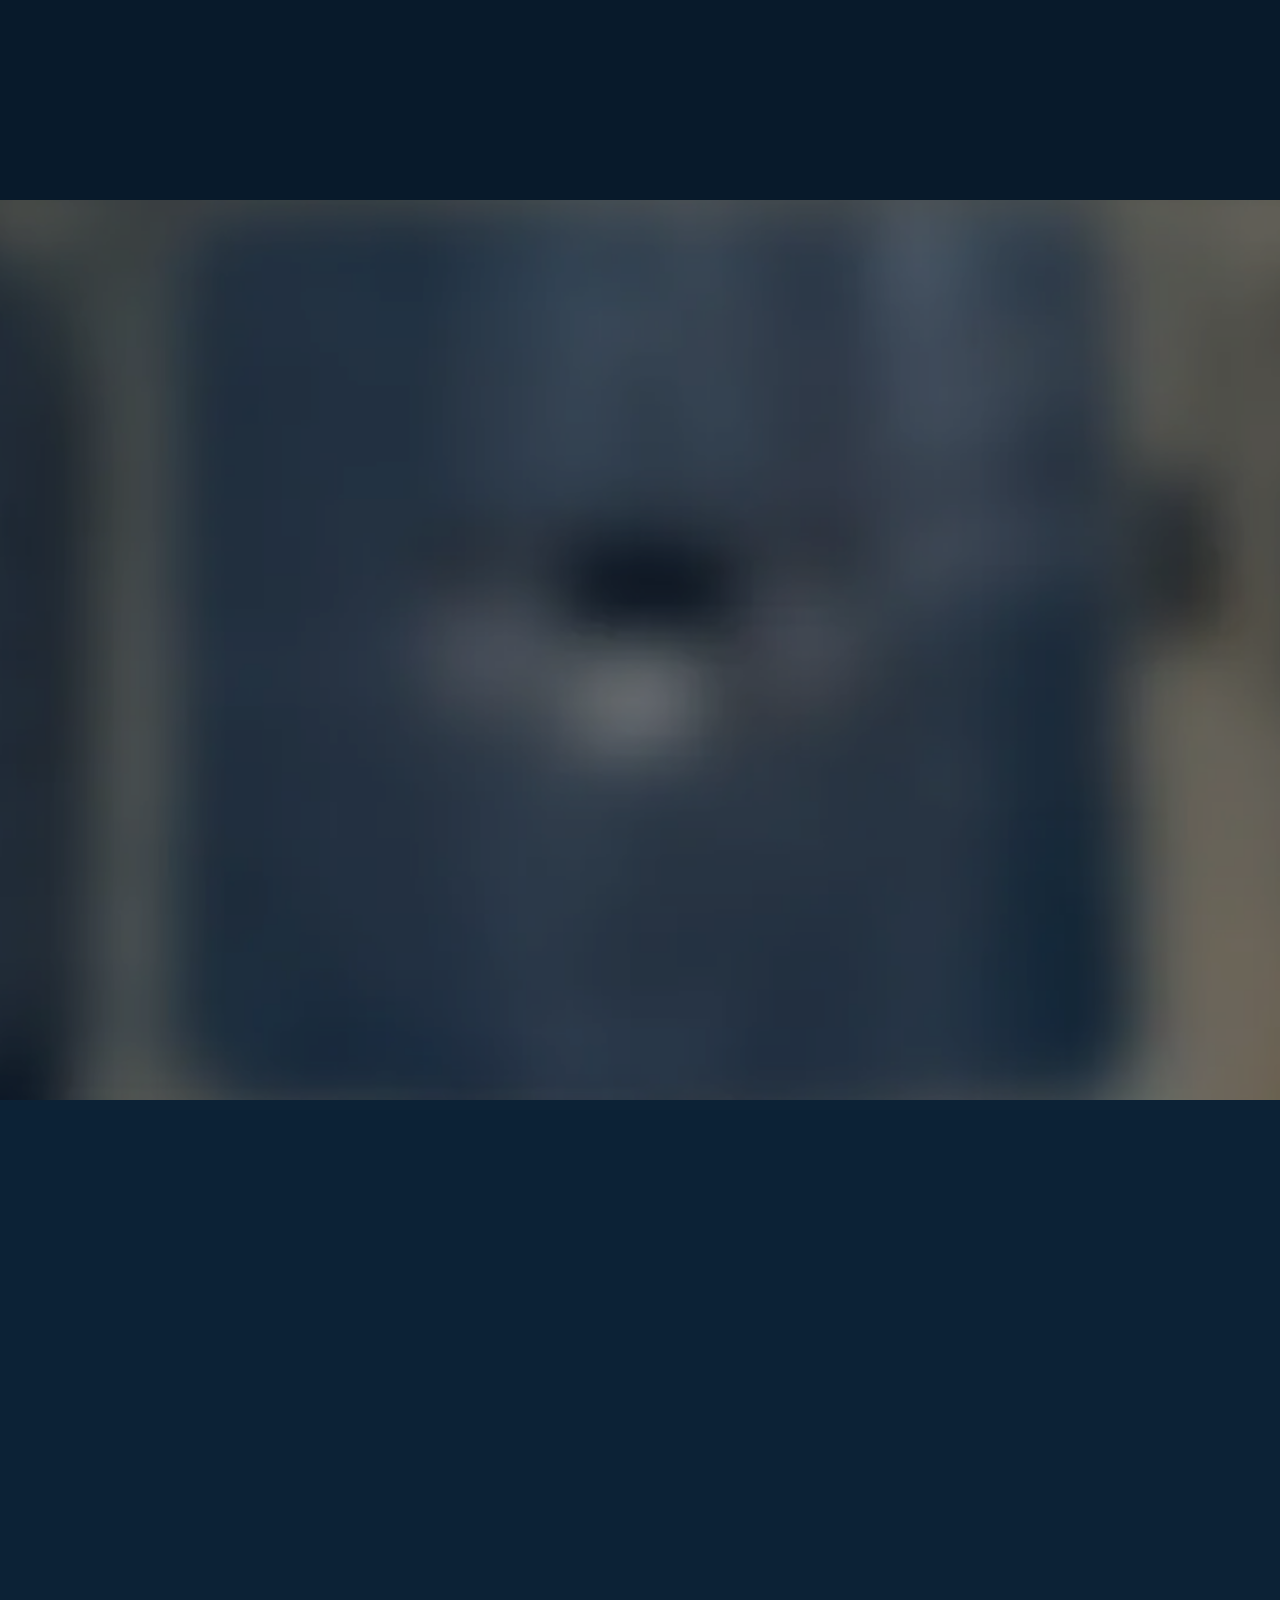
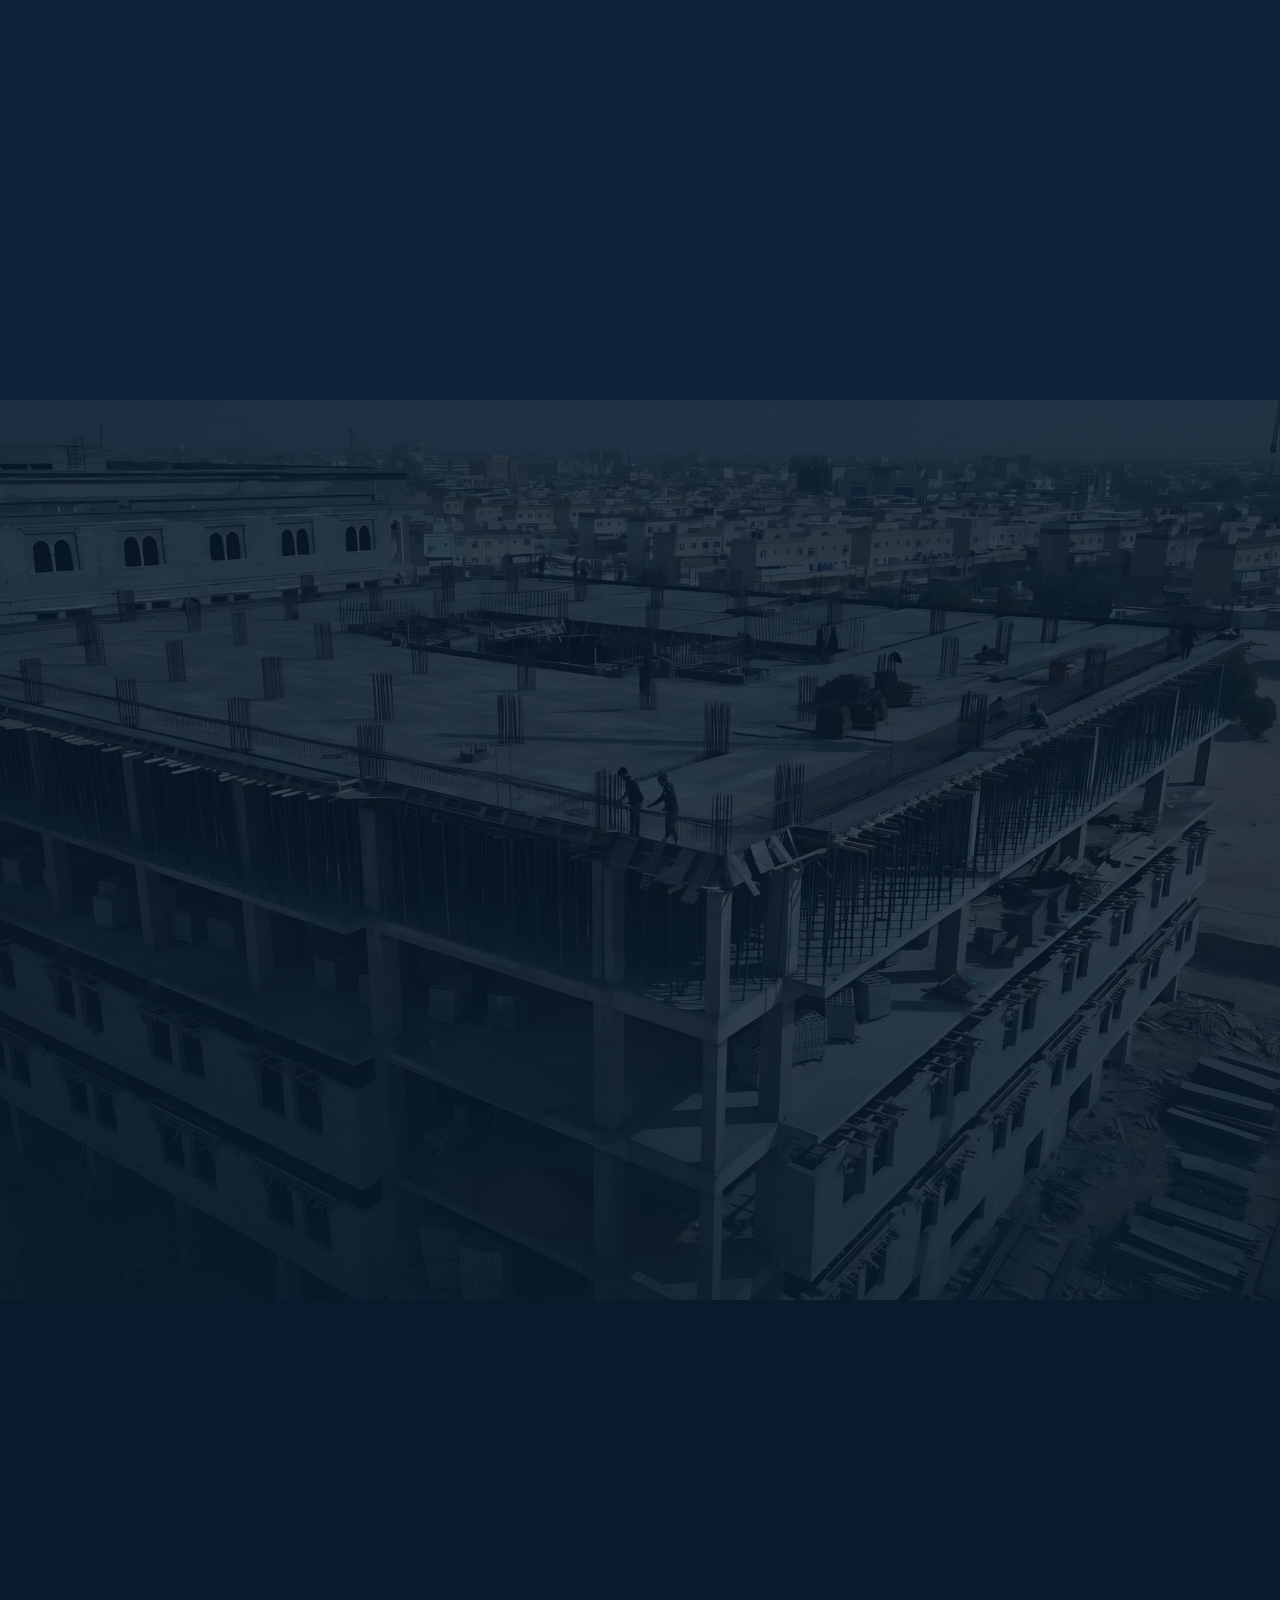
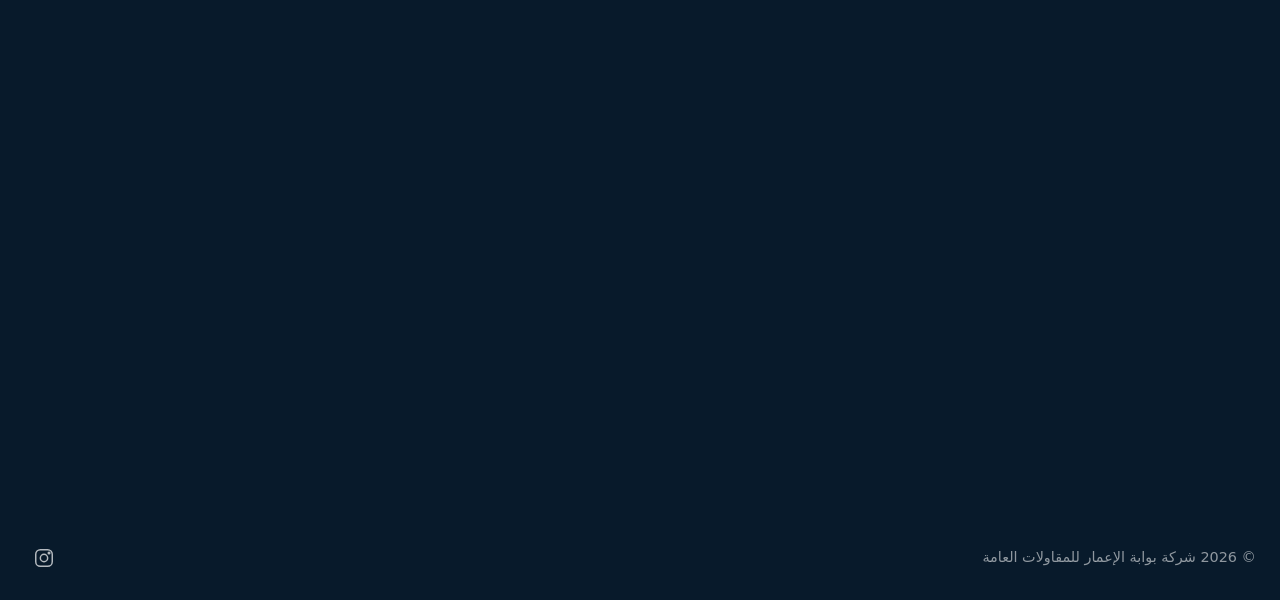
==== commit 49677952: "Use the night pour photo on slide 2 and give the slab photo its own slide - Slide 2 background is no" ====
--- a/index.html
+++ b/index.html
@@ -84,6 +84,7 @@
   <nav class="dots" id="dots" aria-label="الشرائح">
     <a href="#hero" data-i18n-aria="nav.home" aria-label="الرئيسية"></a>
     <a href="#about" data-i18n-aria="nav.about" aria-label="من نحن"></a>
+    <a href="#site" data-i18n-aria="photo.label" aria-label="من مواقع العمل"></a>
     <a href="#works" data-i18n-aria="nav.works" aria-label="أعمالنا"></a>
     <a href="#services" data-i18n-aria="nav.services" aria-label="خدماتنا"></a>
     <a href="#contact" data-i18n-aria="nav.contact" aria-label="تواصل معنا"></a>
@@ -113,9 +114,9 @@
     <section class="slide about" id="about" data-slide>
       <div class="slide-bg">
         <picture>
-          <source media="(orientation: portrait)" type="image/webp" srcset="assets/img/site/site-slab-p-1200.webp 1200w, assets/img/site/site-slab-p-2400.webp 2400w" sizes="(max-aspect-ratio: 3/4) 75vh, 100vw">
-          <source type="image/webp" srcset="assets/img/site/site-slab-1280.webp 1280w, assets/img/site/site-slab-2160.webp 2160w, assets/img/site/site-slab-3240.webp 3240w" sizes="(max-aspect-ratio: 4/3) 134vh, 100vw">
-          <img src="assets/img/site/site-slab.jpg" alt="" width="2160" height="1620" loading="lazy" decoding="async">
+          <source media="(orientation: portrait)" type="image/webp" srcset="assets/img/site/site-night-p-1200.webp 1200w, assets/img/site/site-night-p-2400.webp 2400w" sizes="(max-aspect-ratio: 3/4) 75vh, 100vw">
+          <source type="image/webp" srcset="assets/img/site/site-night-1280.webp 1280w, assets/img/site/site-night-2160.webp 2160w, assets/img/site/site-night-3240.webp 3240w" sizes="(max-aspect-ratio: 4/3) 134vh, 100vw">
+          <img src="assets/img/site/site-night.jpg" alt="صب أساس حصيري ليلاً بعدة مضخات خرسانة" width="2160" height="1620" loading="lazy" decoding="async">
         </picture>
       </div>
       <div class="container about-content">
@@ -128,6 +129,19 @@
         </ul>
         <p class="about-sectors anim" data-i18n="about.sectors">للقطاعين الحكومي والخاص</p>
       </div>
+    </section>
+
+    <!-- 2b · Site photo, shown in full -->
+    <section class="slide photo" id="site" data-slide data-i18n-aria="photo.label" aria-label="من مواقع العمل">
+      <div class="photo-backdrop" aria-hidden="true">
+        <img src="assets/img/site/site-slab-blur.webp" alt="" width="640" height="480" loading="lazy" decoding="async">
+      </div>
+      <figure class="photo-frame anim">
+        <picture>
+          <source type="image/webp" srcset="assets/img/site/site-slab-1280.webp 1280w, assets/img/site/site-slab-2160.webp 2160w, assets/img/site/site-slab-3240.webp 3240w" sizes="(min-aspect-ratio: 4/3) 112vh, 100vw">
+          <img src="assets/img/site/site-slab.jpg" alt="منظر علوي لتسليح سقف خرساني واسع في أحد مواقع الشركة" width="2160" height="1620" loading="lazy" decoding="async" data-full="assets/img/site/site-slab-3240.webp">
+        </picture>
+      </figure>
     </section>
 
     <!-- 3 · Selected sites
--- a/assets/css/style.css
+++ b/assets/css/style.css
@@ -187,17 +187,42 @@
 .hero.is-active .scroll-cue svg { animation: cue 2.2s ease-in-out 1.6s infinite; }
 @keyframes cue { 0%, 100% { transform: translateY(0); opacity: .8; } 50% { transform: translateY(7px); opacity: 1; } }
 
-/* ---------- 2 · About ---------- */
-.about .slide-bg img { transform: scale(1.5); transform-origin: 50% 46%; }
+/* ---------- 2 · About (night pour photo) ---------- */
+.about { align-items: flex-start; }                 /* the words sit on the dark night sky, the site stays clear below */
+.about .slide-bg img { object-position: 50% 42%; transform: scale(1.35); transform-origin: 50% 60%; }
 .about.is-active .slide-bg img { transform: scale(1); transition: transform 5.5s cubic-bezier(.45, .05, .2, 1) .15s; }
-.about::before { background: linear-gradient(180deg, rgba(8, 26, 43, .7) 0%, rgba(8, 26, 43, .56) 50%, rgba(8, 26, 43, .78) 100%); }
+.about::before {
+  background: linear-gradient(180deg, rgba(8, 26, 43, .82) 0%, rgba(8, 26, 43, .45) 34%, rgba(8, 26, 43, .08) 60%, rgba(8, 26, 43, .35) 100%);
+}
+.about-content { position: relative; padding-top: clamp(0rem, 4vh, 3rem); text-shadow: 0 2px 24px rgba(5, 14, 26, .7), 0 1px 3px rgba(5, 14, 26, .55); }
+.about-content::before {   /* soft local shade behind the words only, so the rest of the photo stays clear */
+  content: ""; position: absolute; z-index: -1; inset: -14% -8% -24%; pointer-events: none;
+  background: radial-gradient(closest-side, rgba(6, 16, 30, .66), rgba(6, 16, 30, .42) 55%, rgba(6, 16, 30, 0));
+}
 .about-content { text-align: center; }
 .about h2 { font-size: clamp(2.1rem, 1.1rem + 3.8vw, 4.8rem); font-weight: 800; }
 .about-lead { margin-top: .9rem; font-size: clamp(1.15rem, 1rem + .85vw, 1.8rem); font-weight: 400; color: rgba(255, 255, 255, .92); }
 .pillars { display: flex; justify-content: center; margin: clamp(2.2rem, 6vh, 4rem) 0; }
 .pillars li { padding: .2rem clamp(1rem, 3.4vw, 3.4rem); font-size: clamp(1.45rem, .85rem + 2.6vw, 3.2rem); font-weight: 600; line-height: 1.35; }
 .pillars li + li { border-inline-start: 1px solid rgba(255, 255, 255, .3); }
-.about-sectors { font-size: clamp(1.05rem, .95rem + .55vw, 1.45rem); font-weight: 500; color: var(--copper-light); }
+.about-sectors { font-size: clamp(1.05rem, .95rem + .55vw, 1.45rem); font-weight: 600; color: var(--copper-light); }
+
+/* ---------- 2b · Site photo shown in full ---------- */
+.photo { justify-content: center; background: var(--navy-3); }
+.photo-backdrop { position: absolute; inset: 0; z-index: -2; overflow: hidden; }
+.photo-backdrop img { width: 100%; height: 100%; object-fit: cover; opacity: .8; transform: scale(1.18); }
+.photo.is-active .photo-backdrop img { transform: scale(1.04); transition: transform 10s cubic-bezier(.3, .2, .2, 1); }
+.photo::before { background: rgba(8, 26, 43, .42); }
+.photo-frame { position: relative; margin: 0; overflow: hidden; cursor: zoom-in; box-shadow: 0 40px 80px -30px rgba(0, 0, 0, .75); }
+.photo-frame picture { display: block; }
+.photo-frame img {
+  display: block; width: auto; height: auto;
+  max-width: min(100vw - 3rem, 1500px); max-height: calc(100vh - var(--header-h) - 5rem); max-height: calc(100svh - var(--header-h) - 5rem);
+  transform: scale(1.1); transform-origin: 50% 50%;
+}
+.photo.is-active .photo-frame img { transform: scale(1); transition: transform 6s cubic-bezier(.45, .05, .2, 1) .2s; }   /* ends with the whole photo in view */
+.js .photo .photo-frame.anim { transform: scale(.94); }
+.js .photo.is-active .photo-frame.anim { transform: none; }
 
 /* ---------- 3 · Selected sites ---------- */
 .works { background: var(--navy); }
@@ -312,6 +337,7 @@
 .lb-prev, .lb-next { top: 50%; margin-top: -26px; }
 .lb-prev { inset-inline-start: 1.2rem; }
 .lb-next { inset-inline-end: 1.2rem; }
+.lightbox.is-single .lb-prev, .lightbox.is-single .lb-next { display: none; }
 [dir="ltr"] .lb-prev svg, [dir="ltr"] .lb-next svg { transform: scaleX(-1); }
 
 /* =========================================================
@@ -360,6 +386,10 @@
   .contact-bar { bottom: .8rem; font-size: .8rem; }
   .wa-float { width: 52px; height: 52px; inset-inline-end: 1rem; bottom: max(1rem, env(safe-area-inset-bottom)); }
 }
+@media (max-width: 560px) {
+  .photo-frame img { max-width: 100vw; }
+  .photo { padding-left: 0; padding-right: 0; }
+}
 @media (max-width: 400px) {
   .works h2 { font-size: 1.85rem; }
   .rail-btn { width: 40px; height: 40px; }
@@ -372,6 +402,6 @@
 @media (prefers-reduced-motion: reduce) {
   html { scroll-behavior: auto; }
   .js .anim { opacity: 1; transform: none; transition: none; }
-  .slide-bg img, .project-media img { transform: none !important; animation: none !important; transition: none !important; }
+  .slide-bg img, .project-media img, .photo-frame img, .photo-backdrop img { transform: none !important; animation: none !important; transition: none !important; }
   .hero.is-active .scroll-cue svg { animation: none; }
 }
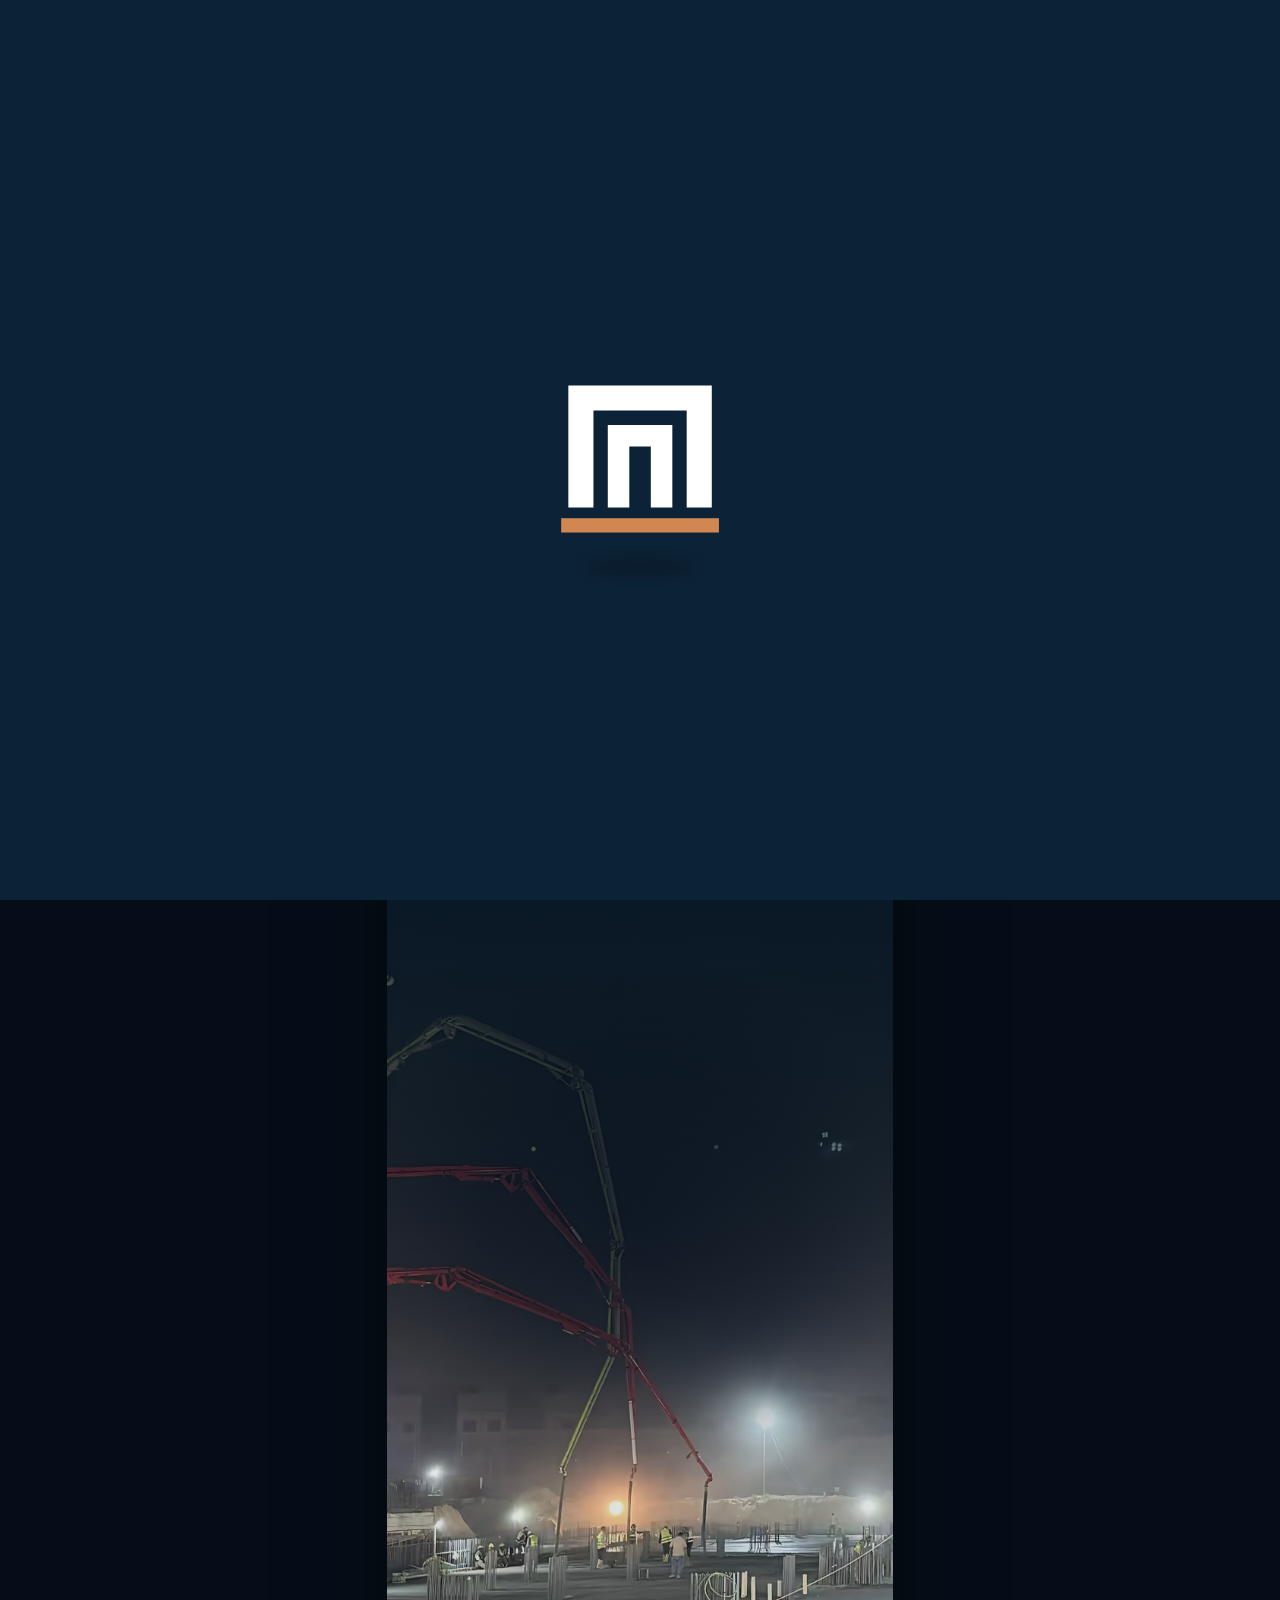
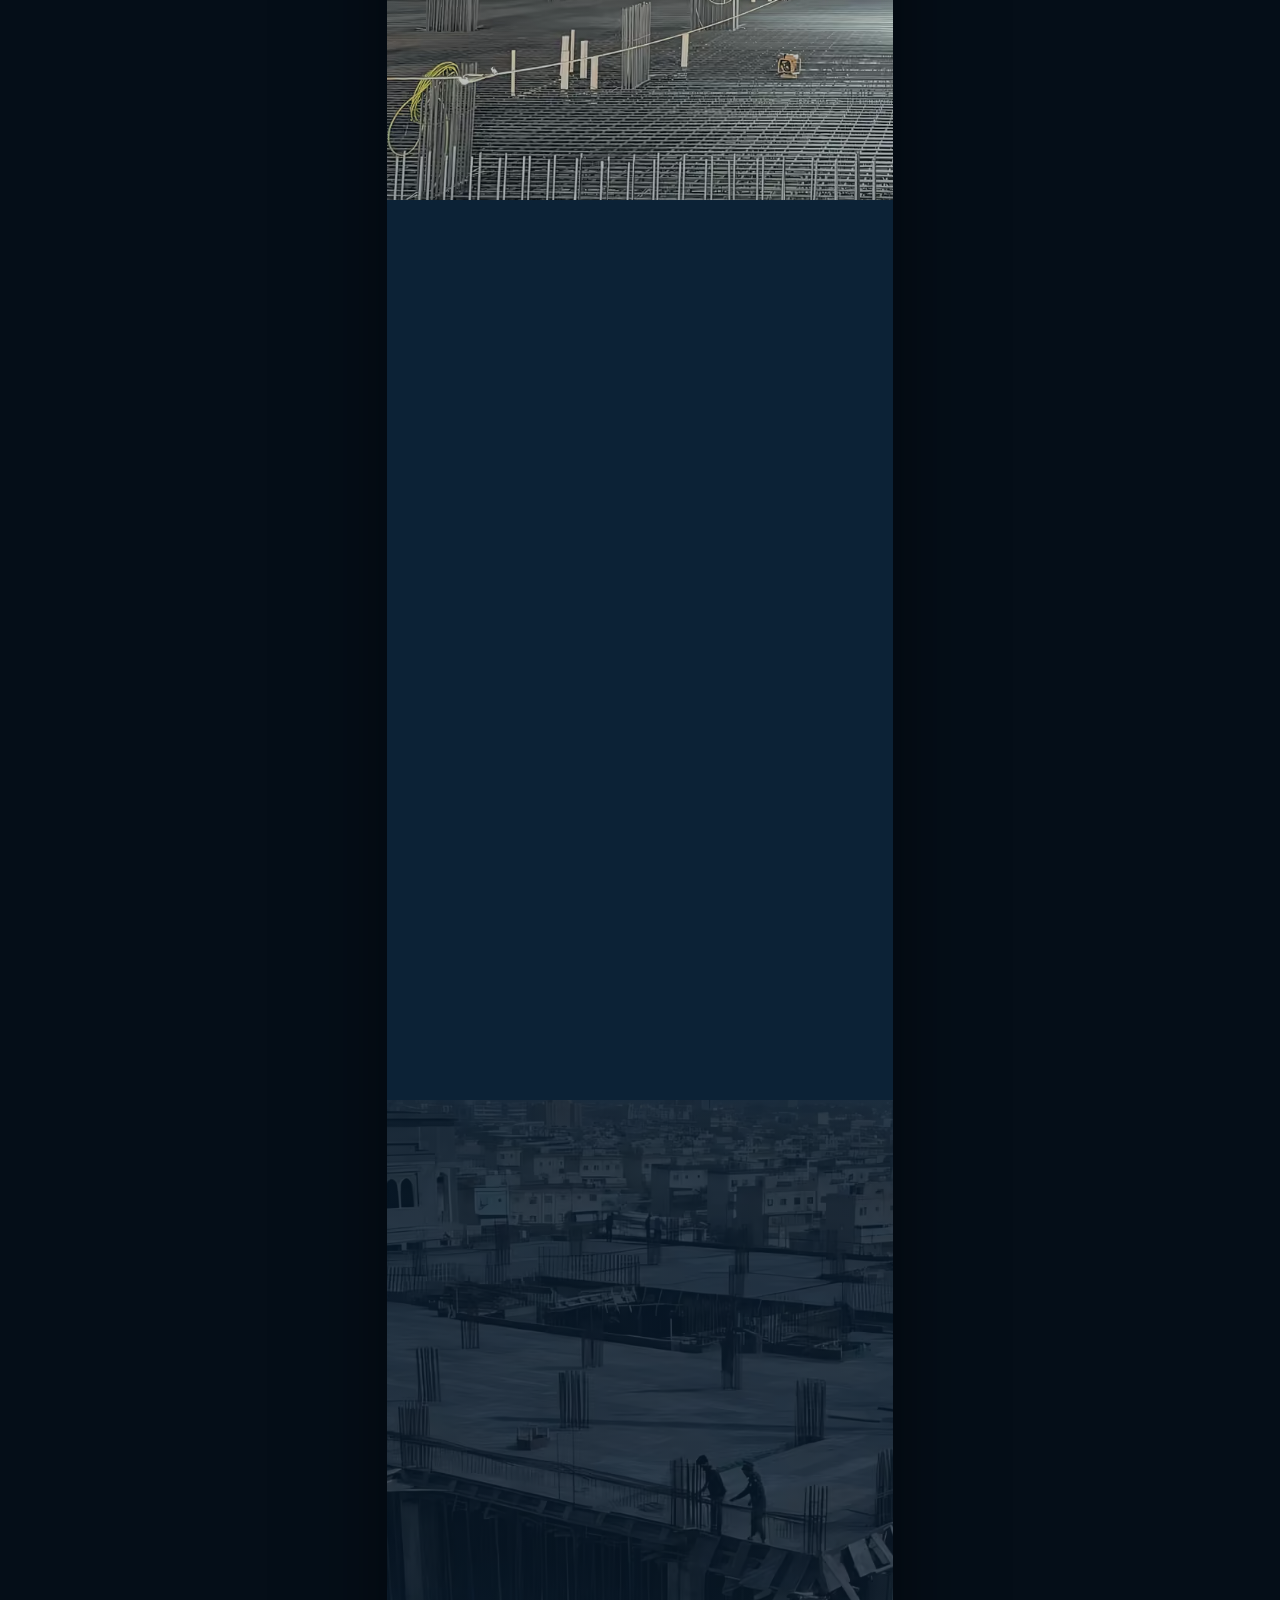
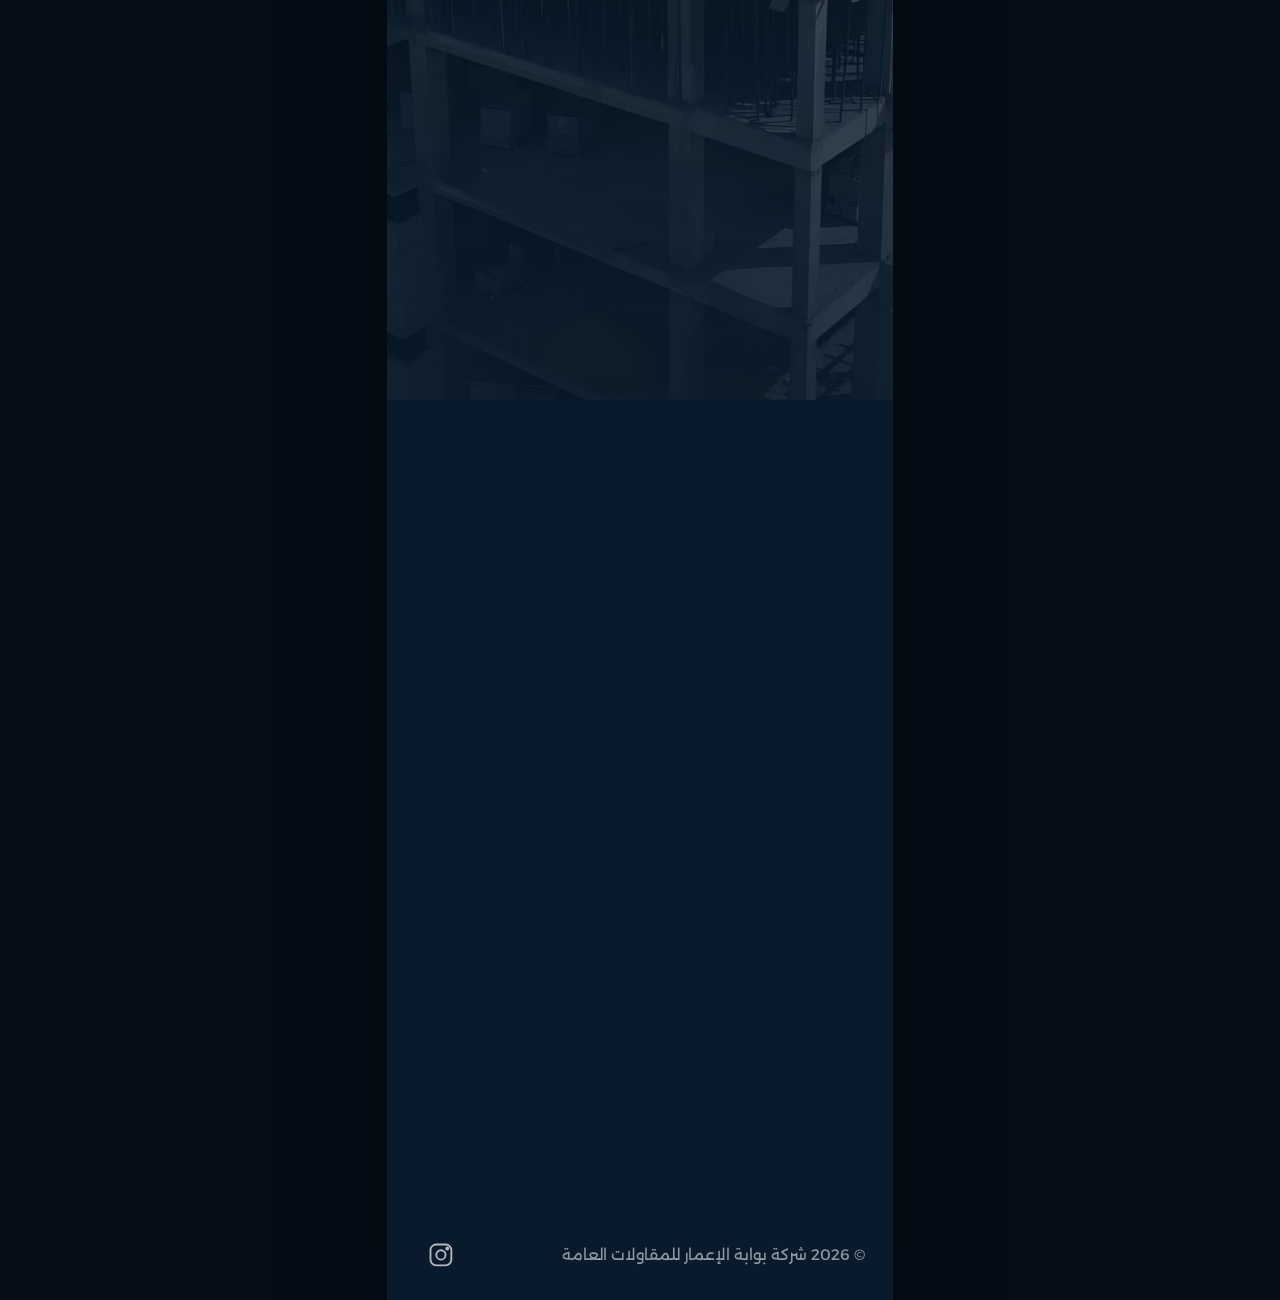
==== commit e1a46c77: "Make the site phone-first and much lighter; tidy the header - One phone design: every size scales wi" ====
--- a/index.html
+++ b/index.html
@@ -9,7 +9,7 @@
   <meta property="og:type" content="website">
   <meta property="og:title" content="بوابة الإعمار للمقاولات العامة">
   <meta property="og:description" content="خبرة تُرى في الموقع — منذ 2007.">
-  <meta property="og:image" content="assets/img/site/site-cranes.jpg">
+  <meta property="og:image" content="assets/img/site/hero.jpg">
   <link rel="icon" type="image/svg+xml" href="assets/img/favicon.svg">
   <link rel="apple-touch-icon" href="assets/img/favicon.png">
 
@@ -26,8 +26,7 @@
   </script>
 
   <link rel="preload" href="assets/fonts/alexandria-arabic.woff2" as="font" type="font/woff2" crossorigin>
-  <link rel="preload" as="image" type="image/webp" media="(orientation: portrait)" imagesrcset="assets/img/site/site-cranes-p-1200.webp 1200w, assets/img/site/site-cranes-p-2400.webp 2400w" imagesizes="(max-aspect-ratio: 3/4) 75vh, 100vw">
-  <link rel="preload" as="image" type="image/webp" media="(orientation: landscape)" imagesrcset="assets/img/site/site-cranes-1280.webp 1280w, assets/img/site/site-cranes-2048.webp 2048w, assets/img/site/site-cranes-3400.webp 3400w, assets/img/site/site-cranes-4800.webp 4800w" imagesizes="(max-aspect-ratio: 16/9) 178vh, 100vw">
+  <link rel="preload" as="image" type="image/avif" imagesrcset="assets/img/site/hero-900.avif 900w, assets/img/site/hero-1200.avif 1200w" imagesizes="(max-aspect-ratio: 1/2) 50vh, (max-aspect-ratio: 9/16) 100vw, 56.25vh">
   <link rel="stylesheet" href="assets/css/style.css">
 
   <script type="application/ld+json">
@@ -64,40 +63,18 @@
         </span>
       </a>
 
-      <nav class="nav" id="nav" aria-label="القائمة الرئيسية">
-        <a href="#about" data-i18n="nav.about">من نحن</a>
-        <a href="#works" data-i18n="nav.works">أعمالنا</a>
-        <a href="#services" data-i18n="nav.services">خدماتنا</a>
-        <a href="#contact" data-i18n="nav.contact">تواصل معنا</a>
-      </nav>
-
-      <div class="header-tools">
-        <button type="button" class="lang" data-lang-toggle lang="en">English</button>
-        <button type="button" class="menu-toggle" id="menu-toggle" aria-expanded="false" aria-controls="nav" aria-label="القائمة">
-          <span></span><span></span>
-        </button>
-      </div>
+      <button type="button" class="lang" data-lang-toggle lang="en">English</button>
     </div>
   </header>
-
-  <!-- Slide indicator -->
-  <nav class="dots" id="dots" aria-label="الشرائح">
-    <a href="#hero" data-i18n-aria="nav.home" aria-label="الرئيسية"></a>
-    <a href="#about" data-i18n-aria="nav.about" aria-label="من نحن"></a>
-    <a href="#site" data-i18n-aria="photo.label" aria-label="من مواقع العمل"></a>
-    <a href="#works" data-i18n-aria="nav.works" aria-label="أعمالنا"></a>
-    <a href="#services" data-i18n-aria="nav.services" aria-label="خدماتنا"></a>
-    <a href="#contact" data-i18n-aria="nav.contact" aria-label="تواصل معنا"></a>
-  </nav>
 
   <main>
     <!-- 1 · Hero -->
     <section class="slide hero" id="hero" data-slide>
-      <div class="slide-bg">
+      <div class="slide-bg" style="background-image: url([data-uri])">
         <picture>
-          <source media="(orientation: portrait)" type="image/webp" srcset="assets/img/site/site-cranes-p-1200.webp 1200w, assets/img/site/site-cranes-p-2400.webp 2400w" sizes="(max-aspect-ratio: 3/4) 75vh, 100vw">
-          <source type="image/webp" srcset="assets/img/site/site-cranes-1280.webp 1280w, assets/img/site/site-cranes-2048.webp 2048w, assets/img/site/site-cranes-3400.webp 3400w, assets/img/site/site-cranes-4800.webp 4800w" sizes="(max-aspect-ratio: 16/9) 178vh, 100vw">
-          <img src="assets/img/site/site-cranes.jpg" alt="مبنى خرساني قيد الإنشاء مع رافعتين برجيتين" width="2048" height="1150" fetchpriority="high">
+          <source type="image/avif" srcset="assets/img/site/hero-900.avif 900w, assets/img/site/hero-1200.avif 1200w" sizes="(max-aspect-ratio: 1/2) 50vh, (max-aspect-ratio: 9/16) 100vw, 56.25vh">
+          <source type="image/webp" srcset="assets/img/site/hero-900.webp 900w, assets/img/site/hero-1200.webp 1200w" sizes="(max-aspect-ratio: 1/2) 50vh, (max-aspect-ratio: 9/16) 100vw, 56.25vh">
+          <img src="assets/img/site/hero.jpg" alt="مبنى خرساني قيد الإنشاء مع رافعتين برجيتين" width="900" height="1800" fetchpriority="high">
         </picture>
       </div>
       <div class="container hero-content">
@@ -114,9 +91,9 @@
     <section class="slide about" id="about" data-slide>
       <div class="slide-bg">
         <picture>
-          <source media="(orientation: portrait)" type="image/webp" srcset="assets/img/site/site-night-p-1200.webp 1200w, assets/img/site/site-night-p-2400.webp 2400w" sizes="(max-aspect-ratio: 3/4) 75vh, 100vw">
-          <source type="image/webp" srcset="assets/img/site/site-night-1280.webp 1280w, assets/img/site/site-night-2160.webp 2160w, assets/img/site/site-night-3240.webp 3240w" sizes="(max-aspect-ratio: 4/3) 134vh, 100vw">
-          <img src="assets/img/site/site-night.jpg" alt="صب أساس حصيري ليلاً بعدة مضخات خرسانة" width="2160" height="1620" loading="lazy" decoding="async">
+          <source type="image/avif" srcset="assets/img/site/night-900.avif 900w, assets/img/site/night-1200.avif 1200w" sizes="(max-aspect-ratio: 1/2) 50vh, (max-aspect-ratio: 9/16) 100vw, 56.25vh">
+          <source type="image/webp" srcset="assets/img/site/night-900.webp 900w, assets/img/site/night-1200.webp 1200w" sizes="(max-aspect-ratio: 1/2) 50vh, (max-aspect-ratio: 9/16) 100vw, 56.25vh">
+          <img src="assets/img/site/night.jpg" alt="صب أساس حصيري ليلاً بعدة مضخات خرسانة" width="900" height="1800" loading="lazy" decoding="async">
         </picture>
       </div>
       <div class="container about-content">
@@ -129,19 +106,6 @@
         </ul>
         <p class="about-sectors anim" data-i18n="about.sectors">للقطاعين الحكومي والخاص</p>
       </div>
-    </section>
-
-    <!-- 2b · Site photo, shown in full -->
-    <section class="slide photo" id="site" data-slide data-i18n-aria="photo.label" aria-label="من مواقع العمل">
-      <div class="photo-backdrop" aria-hidden="true">
-        <img src="assets/img/site/site-slab-blur.webp" alt="" width="640" height="480" loading="lazy" decoding="async">
-      </div>
-      <figure class="photo-frame anim">
-        <picture>
-          <source type="image/webp" srcset="assets/img/site/site-slab-1280.webp 1280w, assets/img/site/site-slab-2160.webp 2160w, assets/img/site/site-slab-3240.webp 3240w" sizes="(min-aspect-ratio: 4/3) 112vh, 100vw">
-          <img src="assets/img/site/site-slab.jpg" alt="منظر علوي لتسليح سقف خرساني واسع في أحد مواقع الشركة" width="2160" height="1620" loading="lazy" decoding="async" data-full="assets/img/site/site-slab-3240.webp">
-        </picture>
-      </figure>
     </section>
 
     <!-- 3 · Selected sites
@@ -205,13 +169,18 @@
       </div>
     </section>
 
-    <!-- 4 · Services -->
+    <!-- 4 · Services — background shows the frame photo, then the slab photo, and alternates -->
     <section class="slide services" id="services" data-slide>
       <div class="slide-bg">
-        <picture>
-          <source media="(orientation: portrait)" type="image/webp" srcset="assets/img/site/site-frame-p-1200.webp 1200w, assets/img/site/site-frame-p-2160.webp 2160w" sizes="(max-aspect-ratio: 3/4) 75vh, 100vw">
-          <source type="image/webp" srcset="assets/img/site/site-frame-1280.webp 1280w, assets/img/site/site-frame-2560.webp 2560w" sizes="(max-aspect-ratio: 16/9) 178vh, 100vw">
-          <img src="assets/img/site/site-frame.jpg" alt="" width="2560" height="1440" loading="lazy" decoding="async">
+        <picture class="bg-layer bg-a">
+          <source type="image/avif" srcset="assets/img/site/frame-720.avif 720w, assets/img/site/frame-1080.avif 1080w" sizes="(max-aspect-ratio: 1/2) 50vh, (max-aspect-ratio: 9/16) 100vw, 56.25vh">
+          <source type="image/webp" srcset="assets/img/site/frame-720.webp 720w, assets/img/site/frame-1080.webp 1080w" sizes="(max-aspect-ratio: 1/2) 50vh, (max-aspect-ratio: 9/16) 100vw, 56.25vh">
+          <img src="assets/img/site/frame.jpg" alt="" width="720" height="1440" loading="lazy" decoding="async">
+        </picture>
+        <picture class="bg-layer bg-b">
+          <source type="image/avif" srcset="assets/img/site/slab-720.avif 720w, assets/img/site/slab-1080.avif 1080w" sizes="(max-aspect-ratio: 1/2) 50vh, (max-aspect-ratio: 9/16) 100vw, 56.25vh">
+          <source type="image/webp" srcset="assets/img/site/slab-720.webp 720w, assets/img/site/slab-1080.webp 1080w" sizes="(max-aspect-ratio: 1/2) 50vh, (max-aspect-ratio: 9/16) 100vw, 56.25vh">
+          <img src="assets/img/site/slab.jpg" alt="" width="720" height="1440" loading="lazy" decoding="async">
         </picture>
       </div>
       <div class="container services-content">
--- a/assets/css/style.css
+++ b/assets/css/style.css
@@ -1,5 +1,9 @@
 /* =========================================================
-   Bawabat Al-Emar General Contracting — presentation layout
+   Bawabat Al-Emar General Contracting — phone-first presentation
+   One design, sized for phones. Every size is a multiple of --u
+   (1% of the column width), so the page keeps the same proportions
+   on every phone. On tablets and computers it is shown as a centred
+   phone-shaped column.
    ========================================================= */
 
 /* Alexandria (SIL Open Font License, see assets/fonts/OFL.txt) — variable, weights 100–900 */
@@ -17,119 +21,94 @@
   --navy: #0c2236;
   --navy-2: #0f2a44;
   --navy-3: #081a2b;
+  --outside: #050e18;
   --copper: #b4693a;
   --copper-light: #d08752;
-  --white: #ffffff;
   --muted: rgba(255, 255, 255, .72);
   --line: rgba(255, 255, 255, .16);
-
   --font: "Alexandria", "Segoe UI", Tahoma, system-ui, sans-serif;
-  --container: 1240px;
-  --header-h: 84px;
   --ease: cubic-bezier(.2, .7, .2, 1);
   --ease-out: cubic-bezier(.16, 1, .3, 1);
+
+  --vh: 1vh;
+  --colw: min(100vw, max(56.25vh, 360px));       /* full width on phones, 9:16 column elsewhere */
+  --u: calc(var(--colw) / 100);
+  --gutter: calc(var(--u) * 5.6);
+  --header-h: calc(var(--u) * 17);
+}
+@supports (height: 100svh) {
+  :root { --vh: 1svh; --colw: min(100vw, max(56.25svh, 360px)); }
 }
 
 *, *::before, *::after { box-sizing: border-box; }
 html {
-  background: var(--navy);
+  background: var(--outside);
   scroll-snap-type: y mandatory;
   scroll-behavior: smooth;
   -webkit-text-size-adjust: 100%;
 }
 html.is-intro { overflow: hidden; }
 body {
-  margin: 0; font-family: var(--font); font-size: 1.0625rem; line-height: 1.8; font-weight: 400;
-  color: var(--white); background: var(--navy); -webkit-font-smoothing: antialiased;
+  margin: 0; font-family: var(--font); font-weight: 400; line-height: 1.8;
+  font-size: max(15px, calc(var(--u) * 4)); color: #fff; background: var(--outside);
+  -webkit-font-smoothing: antialiased; -webkit-tap-highlight-color: transparent;
 }
 img { display: block; max-width: 100%; }
 a { color: inherit; text-decoration: none; }
 button { font: inherit; color: inherit; cursor: pointer; background: none; border: 0; padding: 0; }
-h1, h2, p, ul, figure { margin: 0; }
+h1, h2, h3, p, ul, figure { margin: 0; }
 ul { padding: 0; list-style: none; }
 h1, h2 { font-weight: 700; line-height: 1.3; }
 [lang="en"] h1, [lang="en"] h2 { line-height: 1.15; letter-spacing: -.02em; }
 :focus-visible { outline: 2px solid var(--copper-light); outline-offset: 4px; }
-.container { width: min(100% - 3rem, var(--container)); margin-inline: auto; }
-
-/* ---------- Mark (logo symbol) ---------- */
+
+main { position: relative; width: var(--colw); margin-inline: auto; background: var(--navy); box-shadow: 0 0 80px rgba(0, 0, 0, .5); }
+.container { padding-inline: var(--gutter); }
+
+/* ---------- Logo symbol ---------- */
 .mark, .intro-mark { fill: currentColor; }
 .mark-base { fill: var(--copper-light); }
 
 /* =========================================================
-   Intro
+   Intro: the logo floats, turns and settles into the header
    ========================================================= */
 .intro { display: none; }
 .is-intro .intro {
   position: fixed; inset: 0; z-index: 500; display: grid; place-items: center;
-  background-color: var(--navy); color: var(--white);
-  transition: background-color .8s ease;
+  background-color: var(--navy); color: #fff; transition: background-color .8s ease;
 }
 .intro.is-leaving { background-color: rgba(12, 34, 54, 0); }
 .intro-stage { position: relative; display: grid; place-items: center; }
-.intro-mark { width: clamp(104px, 22vw, 168px); height: auto; aspect-ratio: 1; opacity: 0; will-change: transform, opacity; }
+.intro-mark { width: calc(var(--u) * 34); height: auto; aspect-ratio: 1; opacity: 0; will-change: transform, opacity; }
 .intro-shadow {
-  position: absolute; top: calc(100% + 22px); left: 50%; width: 64%; height: 10px; margin-left: -32%;
+  position: absolute; top: calc(100% + var(--u) * 5); left: 50%; width: 64%; height: calc(var(--u) * 2.4); margin-left: -32%;
   border-radius: 50%; background: rgba(0, 0, 0, .55); filter: blur(7px); opacity: 0;
 }
 
 /* =========================================================
-   Header
+   Header: logo + language
    ========================================================= */
 .header {
-  position: fixed; inset: 0 0 auto; z-index: 100; height: var(--header-h); color: var(--white);
+  position: fixed; top: 0; left: 0; right: 0; z-index: 100; margin-inline: auto;
+  width: var(--colw); height: var(--header-h); color: #fff;
   transition: background-color .4s ease, box-shadow .4s ease;
 }
-.header.is-solid { background: rgba(8, 26, 43, .78); -webkit-backdrop-filter: blur(14px); backdrop-filter: blur(14px); box-shadow: 0 1px 0 var(--line); }
-.header-row { height: 100%; display: flex; align-items: center; gap: 2.5rem; }
-.brand { display: inline-flex; align-items: center; gap: .85rem; }
-.mark { width: 44px; height: 44px; flex: none; }
+.header.is-solid { background: rgba(8, 26, 43, .8); -webkit-backdrop-filter: blur(14px); backdrop-filter: blur(14px); box-shadow: 0 1px 0 var(--line); }
+.header-row { height: 100%; display: flex; align-items: center; justify-content: space-between; }
+.brand { display: inline-flex; align-items: center; gap: calc(var(--u) * 2.6); }
+.mark { width: calc(var(--u) * 9.6); height: calc(var(--u) * 9.6); flex: none; }
 .wordmark { display: flex; flex-direction: column; line-height: 1.1; }
-.wordmark strong { font-size: 1.28rem; font-weight: 700; }
-.wordmark span { font-size: .6rem; font-weight: 500; letter-spacing: .22em; margin-top: .4rem; opacity: .75; }
-.nav { display: flex; align-items: center; gap: 2.2rem; margin-inline-start: auto; }
-.nav a { position: relative; font-size: .98rem; font-weight: 400; opacity: .82; padding: .35rem 0; transition: opacity .2s; }
-.nav a::after { content: ""; position: absolute; inset-inline: 0; bottom: -2px; height: 2px; background: var(--copper-light); transform: scaleX(0); transition: transform .3s var(--ease); }
-.nav a:hover, .nav a.is-active { opacity: 1; }
-.nav a:hover::after, .nav a.is-active::after { transform: scaleX(1); }
-.header-tools { display: flex; align-items: center; gap: 1rem; }
-.lang { font-size: .92rem; font-weight: 400; opacity: .8; }
+.wordmark strong { font-size: calc(var(--u) * 4.6); font-weight: 700; }
+.wordmark span { font-size: calc(var(--u) * 2.3); font-weight: 500; letter-spacing: .2em; margin-top: calc(var(--u) * 1.2); opacity: .75; }
+.lang { font-size: calc(var(--u) * 3.7); font-weight: 400; opacity: .85; padding: calc(var(--u) * 2) 0; }
 .lang:hover { opacity: 1; }
-.menu-toggle { display: none; position: relative; width: 44px; height: 44px; }
-.menu-toggle span { position: absolute; left: 10px; right: 10px; height: 2px; background: currentColor; transition: transform .25s var(--ease), top .25s var(--ease); }
-.menu-toggle span:first-child { top: 17px; }
-.menu-toggle span:last-child { top: 25px; }
-.menu-toggle[aria-expanded="true"] span:first-child { top: 21px; transform: rotate(45deg); }
-.menu-toggle[aria-expanded="true"] span:last-child { top: 21px; transform: rotate(-45deg); }
-
-/* Header parts appear after the intro mark has landed */
-.header .wordmark, .header .nav, .header .header-tools { transition: opacity .9s var(--ease), transform .9s var(--ease); }
+.header .wordmark, .header .lang { transition: opacity .9s var(--ease), transform .9s var(--ease); }
 :root { --wm-shift: 14px; }
 [dir="ltr"] { --wm-shift: -14px; }
 .is-intro .header .mark { opacity: 0; }
 .is-intro .header .wordmark { opacity: 0; transform: translateX(var(--wm-shift)); }
-.is-intro .header .nav, .is-intro .header .header-tools { opacity: 0; transform: translateY(-8px); }
-.is-intro.is-landing .header .wordmark,
-.is-intro.is-landing .header .nav,
-.is-intro.is-landing .header .header-tools { opacity: 1; transform: none; }
-
-/* =========================================================
-   Slide indicator
-   ========================================================= */
-.dots {
-  position: fixed; z-index: 90; top: 50%; inset-inline-end: 1.6rem; transform: translateY(-50%);
-  display: flex; flex-direction: column; gap: .5rem; transition: opacity .6s ease;
-}
-.is-intro .dots { opacity: 0; }
-.is-intro.is-landing .dots { opacity: 1; }
-.dots.is-hidden { opacity: 0; pointer-events: none; }   /* stays clear of the full-width project strip */
-.dots a { position: relative; display: block; width: 18px; height: 34px; }
-.dots a::before {
-  content: ""; position: absolute; left: 50%; top: 50%; width: 3px; height: 20px; margin: -10px 0 0 -1.5px;
-  background: rgba(255, 255, 255, .35); transition: height .35s var(--ease), margin .35s var(--ease), background-color .35s;
-}
-.dots a:hover::before { background: rgba(255, 255, 255, .7); }
-.dots a.is-active::before { height: 34px; margin-top: -17px; background: var(--copper-light); }
+.is-intro .header .lang { opacity: 0; transform: translateY(-8px); }
+.is-intro.is-landing .header .wordmark, .is-intro.is-landing .header .lang { opacity: 1; transform: none; }
 
 /* =========================================================
    Slides
@@ -137,271 +116,181 @@
 .slide {
   position: relative; isolation: isolate; overflow: hidden;
   display: flex; align-items: center;
-  min-height: 100vh; min-height: 100svh;
-  padding: calc(var(--header-h) + 2rem) 0 3rem;
+  height: calc(var(--vh) * 100); min-height: calc(var(--u) * 150);
+  padding: calc(var(--header-h) + var(--u) * 4) 0 calc(var(--u) * 8);
   scroll-snap-align: start;
 }
-.slide-bg { position: absolute; inset: 0; z-index: -2; overflow: hidden; background: var(--navy-3); }
+.slide-bg { position: absolute; inset: 0; z-index: -2; overflow: hidden; background: var(--navy-3) center / cover no-repeat; }
 .slide-bg picture, .slide-bg img { display: block; width: 100%; height: 100%; }
 .slide-bg img { object-fit: cover; }
 .slide::before { content: ""; position: absolute; inset: 0; z-index: -1; pointer-events: none; }
+.slide > .container { width: 100%; }
 
 /* Entrance animation, replayed each time a slide comes into view */
 .js .anim {
-  opacity: 0; transform: translateY(34px);
+  opacity: 0; transform: translateY(calc(var(--u) * 8));
   transition: opacity .9s var(--ease-out) var(--d, 0s), transform 1.1s var(--ease-out) var(--d, 0s);
 }
-.js .card.anim {
-  transition: opacity .9s var(--ease-out) var(--d, 0s), transform 1.1s var(--ease-out) var(--d, 0s), border-color .3s, background-color .3s;
-}
+.js .card.anim { transition: opacity .9s var(--ease-out) var(--d, 0s), transform 1.1s var(--ease-out) var(--d, 0s), border-color .3s, background-color .3s; }
 .js .slide.is-active .anim { opacity: 1; transform: none; }
 
 /* ---------- 1 · Hero ---------- */
-.hero { align-items: flex-end; padding-bottom: clamp(4.5rem, 12vh, 8rem); }
-.hero .slide-bg img { object-position: 50% 45%; transform-origin: 60% 62%; }   /* focus point: the building */
+.hero { align-items: flex-end; padding-bottom: calc(var(--u) * 24); }
+.hero .slide-bg img { object-position: 50% 50%; transform-origin: 50% 62%; }   /* focus point: the building */
 .js .hero:not(.has-zoomed) .slide-bg img { transform: scale(1.6); }
 .hero.is-zooming .slide-bg img { animation: hero-zoom 5.2s cubic-bezier(.45, .05, .2, 1) forwards; }
 .hero.has-zoomed .slide-bg img { transform: none; }
 @keyframes hero-zoom { from { transform: scale(1.6); } to { transform: scale(1); } }
 .hero::before {
   background:
-    linear-gradient(to bottom, rgba(8, 26, 43, .62) 0%, rgba(8, 26, 43, 0) 24%),
-    linear-gradient(to left, rgba(8, 26, 43, .8) 0%, rgba(8, 26, 43, .38) 50%, rgba(8, 26, 43, .08) 100%),
-    linear-gradient(to top, rgba(8, 26, 43, .86) 0%, rgba(8, 26, 43, 0) 55%);
-}
-[dir="ltr"] .hero::before {
-  background:
-    linear-gradient(to bottom, rgba(8, 26, 43, .62) 0%, rgba(8, 26, 43, 0) 24%),
-    linear-gradient(to right, rgba(8, 26, 43, .8) 0%, rgba(8, 26, 43, .38) 50%, rgba(8, 26, 43, .08) 100%),
-    linear-gradient(to top, rgba(8, 26, 43, .86) 0%, rgba(8, 26, 43, 0) 55%);
-}
-.hero h1 { font-size: clamp(2.9rem, 1.3rem + 6.2vw, 7.2rem); font-weight: 800; line-height: 1.2; }
-[lang="en"] .hero h1 { line-height: 1.05; letter-spacing: -.03em; }
-.hero-tagline { margin-top: .7rem; font-size: clamp(1.35rem, 1rem + 1.6vw, 2.4rem); font-weight: 400; line-height: 1.5; color: rgba(255, 255, 255, .95); }
-.hero-since { margin-top: 1.1rem; font-size: clamp(1.05rem, .95rem + .5vw, 1.4rem); font-weight: 500; color: var(--copper-light); }
+    linear-gradient(to bottom, rgba(8, 26, 43, .6) 0%, rgba(8, 26, 43, 0) 24%),
+    linear-gradient(to top, rgba(8, 26, 43, .92) 0%, rgba(8, 26, 43, .5) 48%, rgba(8, 26, 43, .08) 100%);
+}
+.hero h1 { font-size: calc(var(--u) * 12.4); font-weight: 800; line-height: 1.2; }
+[lang="en"] .hero h1 { font-size: calc(var(--u) * 10); line-height: 1.05; letter-spacing: -.03em; white-space: nowrap; }
+.hero-tagline { margin-top: calc(var(--u) * 2); font-size: calc(var(--u) * 6); font-weight: 400; line-height: 1.5; color: rgba(255, 255, 255, .95); }
+.hero-since { margin-top: calc(var(--u) * 3); font-size: calc(var(--u) * 4.4); font-weight: 500; color: var(--copper-light); }
 .scroll-cue {
-  position: absolute; left: 50%; bottom: 1.6rem; margin-left: -22px;
-  display: grid; place-items: center; width: 44px; height: 44px; color: rgba(255, 255, 255, .8);
-}
-.scroll-cue svg { width: 28px; height: 28px; fill: none; stroke: currentColor; stroke-width: 1.6; stroke-linecap: round; stroke-linejoin: round; }
+  position: absolute; left: 50%; bottom: calc(var(--u) * 6); transform: translateX(-50%);
+  display: grid; place-items: center; width: calc(var(--u) * 11); height: calc(var(--u) * 11); color: rgba(255, 255, 255, .8);
+}
+.js .scroll-cue.anim { transform: translate(-50%, calc(var(--u) * 6)); }
+.js .slide.is-active .scroll-cue.anim { transform: translateX(-50%); }
+.scroll-cue svg { width: 64%; height: 64%; fill: none; stroke: currentColor; stroke-width: 1.6; stroke-linecap: round; stroke-linejoin: round; }
 .hero.is-active .scroll-cue svg { animation: cue 2.2s ease-in-out 1.6s infinite; }
 @keyframes cue { 0%, 100% { transform: translateY(0); opacity: .8; } 50% { transform: translateY(7px); opacity: 1; } }
 
 /* ---------- 2 · About (night pour photo) ---------- */
-.about { align-items: flex-start; }                 /* the words sit on the dark night sky, the site stays clear below */
-.about .slide-bg img { object-position: 50% 42%; transform: scale(1.35); transform-origin: 50% 60%; }
+.about { align-items: flex-start; }
+.about .slide-bg img { transform: scale(1.35); transform-origin: 50% 60%; }
 .about.is-active .slide-bg img { transform: scale(1); transition: transform 5.5s cubic-bezier(.45, .05, .2, 1) .15s; }
-.about::before {
-  background: linear-gradient(180deg, rgba(8, 26, 43, .82) 0%, rgba(8, 26, 43, .45) 34%, rgba(8, 26, 43, .08) 60%, rgba(8, 26, 43, .35) 100%);
-}
-.about-content { position: relative; padding-top: clamp(0rem, 4vh, 3rem); text-shadow: 0 2px 24px rgba(5, 14, 26, .7), 0 1px 3px rgba(5, 14, 26, .55); }
-.about-content::before {   /* soft local shade behind the words only, so the rest of the photo stays clear */
-  content: ""; position: absolute; z-index: -1; inset: -14% -8% -24%; pointer-events: none;
+.about::before { background: linear-gradient(180deg, rgba(8, 26, 43, .82) 0%, rgba(8, 26, 43, .45) 34%, rgba(8, 26, 43, .08) 60%, rgba(8, 26, 43, .35) 100%); }
+.about-content { position: relative; text-align: center; padding-top: calc(var(--u) * 6); text-shadow: 0 2px 24px rgba(5, 14, 26, .7), 0 1px 3px rgba(5, 14, 26, .55); }
+.about-content::before {   /* soft shade behind the words only, so the rest of the photo stays clear */
+  content: ""; position: absolute; z-index: -1; inset: -14% -4% -24%; pointer-events: none;
   background: radial-gradient(closest-side, rgba(6, 16, 30, .66), rgba(6, 16, 30, .42) 55%, rgba(6, 16, 30, 0));
 }
-.about-content { text-align: center; }
-.about h2 { font-size: clamp(2.1rem, 1.1rem + 3.8vw, 4.8rem); font-weight: 800; }
-.about-lead { margin-top: .9rem; font-size: clamp(1.15rem, 1rem + .85vw, 1.8rem); font-weight: 400; color: rgba(255, 255, 255, .92); }
-.pillars { display: flex; justify-content: center; margin: clamp(2.2rem, 6vh, 4rem) 0; }
-.pillars li { padding: .2rem clamp(1rem, 3.4vw, 3.4rem); font-size: clamp(1.45rem, .85rem + 2.6vw, 3.2rem); font-weight: 600; line-height: 1.35; }
+.about h2 { font-size: calc(var(--u) * 9.4); font-weight: 800; }
+.about-lead { margin-top: calc(var(--u) * 2.6); font-size: calc(var(--u) * 4.8); color: rgba(255, 255, 255, .92); }
+.pillars { display: flex; justify-content: center; margin: calc(var(--u) * 9) 0; }
+.pillars li { padding: 0 calc(var(--u) * 4); font-size: calc(var(--u) * 7); font-weight: 600; line-height: 1.35; }
 .pillars li + li { border-inline-start: 1px solid rgba(255, 255, 255, .3); }
-.about-sectors { font-size: clamp(1.05rem, .95rem + .55vw, 1.45rem); font-weight: 600; color: var(--copper-light); }
-
-/* ---------- 2b · Site photo shown in full ---------- */
-.photo { justify-content: center; background: var(--navy-3); }
-.photo-backdrop { position: absolute; inset: 0; z-index: -2; overflow: hidden; }
-.photo-backdrop img { width: 100%; height: 100%; object-fit: cover; opacity: .8; transform: scale(1.18); }
-.photo.is-active .photo-backdrop img { transform: scale(1.04); transition: transform 10s cubic-bezier(.3, .2, .2, 1); }
-.photo::before { background: rgba(8, 26, 43, .42); }
-.photo-frame { position: relative; margin: 0; overflow: hidden; cursor: zoom-in; box-shadow: 0 40px 80px -30px rgba(0, 0, 0, .75); }
-.photo-frame picture { display: block; }
-.photo-frame img {
-  display: block; width: auto; height: auto;
-  max-width: min(100vw - 3rem, 1500px); max-height: calc(100vh - var(--header-h) - 5rem); max-height: calc(100svh - var(--header-h) - 5rem);
-  transform: scale(1.1); transform-origin: 50% 50%;
-}
-.photo.is-active .photo-frame img { transform: scale(1); transition: transform 6s cubic-bezier(.45, .05, .2, 1) .2s; }   /* ends with the whole photo in view */
-.js .photo .photo-frame.anim { transform: scale(.94); }
-.js .photo.is-active .photo-frame.anim { transform: none; }
+.about-sectors { font-size: calc(var(--u) * 4.4); font-weight: 600; color: var(--copper-light); }
 
 /* ---------- 3 · Selected sites ---------- */
 .works { background: var(--navy); }
 .works-inner { width: 100%; }
-.works-head { display: flex; align-items: flex-end; justify-content: space-between; gap: 1.5rem; margin-bottom: clamp(1.6rem, 4vh, 2.6rem); }
-.works h2, .services h2, .contact h2 { font-size: clamp(2.1rem, 1.2rem + 3vw, 4.2rem); font-weight: 800; }
-.rail-nav { display: flex; gap: .6rem; }
+.works-head { display: flex; align-items: center; justify-content: space-between; gap: calc(var(--u) * 4); margin-bottom: calc(var(--u) * 7); }
+.works h2, .services h2, .contact h2 { font-size: calc(var(--u) * 9.4); font-weight: 800; }
+.works h2 { font-size: calc(var(--u) * 8.4); white-space: nowrap; }
+.rail-nav { display: flex; gap: calc(var(--u) * 2.4); }
 .rail-btn {
-  display: grid; place-items: center; width: 50px; height: 50px; border: 1px solid rgba(255, 255, 255, .3); color: #fff;
-  transition: border-color .2s, color .2s, opacity .2s;
+  display: grid; place-items: center; width: calc(var(--u) * 11); height: calc(var(--u) * 11);
+  border: 1px solid rgba(255, 255, 255, .3); color: #fff; transition: border-color .2s, color .2s, opacity .2s;
 }
 .rail-btn:hover:not(:disabled) { border-color: var(--copper-light); color: var(--copper-light); }
 .rail-btn:disabled { opacity: .3; cursor: default; }
-.rail-btn svg { width: 22px; height: 22px; fill: none; stroke: currentColor; stroke-width: 1.7; stroke-linecap: round; stroke-linejoin: round; }
+.rail-btn svg { width: 50%; height: 50%; fill: none; stroke: currentColor; stroke-width: 1.7; stroke-linecap: round; stroke-linejoin: round; }
 [dir="ltr"] .rail-btn svg { transform: scaleX(-1); }
 .rail {
-  --gutter: max(1.5rem, calc((100% - var(--container)) / 2));
-  display: flex; gap: clamp(.9rem, 1.6vw, 1.4rem);
+  display: flex; gap: calc(var(--u) * 3.6);
   overflow-x: auto; overscroll-behavior-x: contain; scroll-snap-type: x mandatory; scrollbar-width: none;
   padding-inline: var(--gutter); scroll-padding-inline: var(--gutter);
-  cursor: grab; -webkit-user-select: none; user-select: none;
+  -webkit-user-select: none; user-select: none;
 }
 .rail::-webkit-scrollbar { display: none; }
+@media (hover: hover) and (pointer: fine) { .rail { scroll-snap-type: none; cursor: grab; } }   /* with a mouse the script aligns the cards */
 .rail.is-dragging { cursor: grabbing; }
-/* With a mouse, the script aligns the cards after a drag or an arrow click; touch screens snap natively */
-@media (hover: hover) and (pointer: fine) { .rail { scroll-snap-type: none; } }
-.project { flex: 0 0 clamp(250px, 26vw, 380px); scroll-snap-align: start; }
+.project { flex: 0 0 calc(var(--u) * 74); scroll-snap-align: start; }
 .project-media {
   position: relative; aspect-ratio: 1 / 1; overflow: hidden;
   background: linear-gradient(155deg, #15324f 0%, #0b1f33 100%); border: 1px solid var(--line);
-  transition: border-color .3s;
-}
-.project-media::before {   /* the logo mark holds the place until a photo is added */
+}
+.project-media::before {   /* the logo holds the place until a photo is added */
   content: ""; position: absolute; inset: 0; opacity: .13;
   background: url("data:image/svg+xml,%3Csvg xmlns='http://www.w3.org/2000/svg' viewBox='0 0 48 48'%3E%3Cpath fill='%23fff' d='M4 6h40v34h-7V13H11v27H4z'/%3E%3Cpath fill='%23fff' d='M15 17h18v23h-6V23h-6v17h-6z'/%3E%3Crect fill='%23d08752' x='2' y='43' width='44' height='4'/%3E%3C/svg%3E") center / 30% no-repeat;
 }
-.project-media img { position: absolute; inset: 0; z-index: 1; width: 100%; height: 100%; object-fit: cover; cursor: zoom-in; transition: transform .9s var(--ease-out); -webkit-user-drag: none; }
-.project:hover .project-media { border-color: rgba(208, 135, 82, .7); }
-.project:hover .project-media img { transform: scale(1.05); }
-.project h3 { margin-top: 1rem; min-height: 3em; font-size: clamp(1rem, .9rem + .35vw, 1.2rem); font-weight: 500; line-height: 1.5; }
-
-/* ---------- 4 · Services ---------- */
+.project-media img { position: absolute; inset: 0; z-index: 1; width: 100%; height: 100%; object-fit: cover; cursor: zoom-in; -webkit-user-drag: none; }
+.project h3 { margin-top: calc(var(--u) * 3.6); min-height: 3em; font-size: calc(var(--u) * 4.3); font-weight: 500; line-height: 1.5; }
+
+/* ---------- 4 · Services (frame photo, then slab photo) ---------- */
 .services { background: var(--navy-2); }
-.services .slide-bg img { transform: scale(1.12); }
-.services.is-active .slide-bg img { transform: scale(1); transition: transform 9s cubic-bezier(.3, .2, .2, 1); }
-.services::before { background: linear-gradient(180deg, rgba(8, 26, 43, .84) 0%, rgba(8, 26, 43, .76) 50%, rgba(8, 26, 43, .88) 100%); }
-.services-content { display: grid; grid-template-columns: .9fr 1.4fr; gap: clamp(2rem, 7vw, 7rem); align-items: center; }
+.bg-layer { position: absolute; inset: 0; display: block; }
+.bg-layer img { transform: scale(1.14); }
+.bg-b { opacity: 0; transition: opacity 1.6s ease; }
+.services.show-b .bg-b { opacity: 1; }
+.bg-layer.is-moving img { animation: drift 7.5s cubic-bezier(.3, .2, .2, 1) forwards; }
+@keyframes drift { from { transform: scale(1.14); } to { transform: scale(1); } }
+.services::before { background: linear-gradient(180deg, rgba(8, 26, 43, .84) 0%, rgba(8, 26, 43, .74) 50%, rgba(8, 26, 43, .88) 100%); }
+.services h2 { margin-bottom: calc(var(--u) * 5); }
 .service-list li {
-  display: flex; align-items: center; gap: 1.1rem;
-  padding: clamp(.8rem, 1.9vh, 1.2rem) 0; border-bottom: 1px solid var(--line);
-  font-size: clamp(1.05rem, .95rem + .6vw, 1.45rem); font-weight: 400; line-height: 1.5;
+  display: flex; align-items: center; gap: calc(var(--u) * 3.6);
+  padding: calc(var(--u) * 3) 0; border-bottom: 1px solid var(--line);
+  font-size: calc(var(--u) * 4.4); line-height: 1.5;
 }
 .service-list li:first-child { border-top: 1px solid var(--line); }
-.service-list li::before { content: ""; width: 9px; height: 9px; flex: none; background: var(--copper-light); }
+.service-list li::before { content: ""; width: calc(var(--u) * 2.2); height: calc(var(--u) * 2.2); flex: none; background: var(--copper-light); }
 
 /* ---------- 5 · Contact ---------- */
-.contact { background: var(--navy-3); }
-.contact-cards { display: grid; grid-template-columns: repeat(auto-fit, minmax(220px, 1fr)); gap: 1rem; margin-top: clamp(2rem, 5vh, 3.2rem); }
+.contact { background: var(--navy-3); padding-bottom: calc(var(--u) * 18); }
+.contact-cards { display: grid; gap: calc(var(--u) * 3.4); margin-top: calc(var(--u) * 8); }
 .card {
-  display: flex; align-items: center; gap: 1.2rem; padding: clamp(1.3rem, 2.4vw, 2rem) clamp(1.3rem, 2.4vw, 2rem);
-  border: 1px solid var(--line); background: rgba(255, 255, 255, .03);
-  transition: border-color .3s, background-color .3s;
+  display: flex; align-items: center; gap: calc(var(--u) * 4.4); padding: calc(var(--u) * 5);
+  border: 1px solid var(--line); background: rgba(255, 255, 255, .03); transition: border-color .3s, background-color .3s;
 }
 .card[hidden] { display: none; }
 .card:hover { border-color: var(--copper-light); background: rgba(255, 255, 255, .06); }
-.card svg { width: 32px; height: 32px; flex: none; fill: none; stroke: var(--copper-light); stroke-width: 1.5; stroke-linecap: round; stroke-linejoin: round; }
+.card svg { width: calc(var(--u) * 7.6); height: calc(var(--u) * 7.6); flex: none; fill: none; stroke: var(--copper-light); stroke-width: 1.5; stroke-linecap: round; stroke-linejoin: round; }
 .card svg.fill { fill: var(--copper-light); stroke: none; }
-.card-label { display: block; font-size: .88rem; color: var(--muted); line-height: 1.5; }
-.card-value { display: block; font-size: clamp(1.1rem, 1rem + .35vw, 1.35rem); font-weight: 500; line-height: 1.5; }
+.card-label { display: block; font-size: calc(var(--u) * 3.4); color: var(--muted); line-height: 1.5; }
+.card-value { display: block; font-size: calc(var(--u) * 4.8); font-weight: 500; line-height: 1.5; }
 [dir="rtl"] .card-value[dir="ltr"] { text-align: right; }
 .contact-bar {
-  position: absolute; left: 0; right: 0; bottom: 1.4rem;
-  display: flex; align-items: center; justify-content: space-between; gap: 1rem;
-  font-size: .9rem; color: rgba(255, 255, 255, .55);
-}
-.contact-bar a { display: grid; place-items: center; width: 40px; height: 40px; color: rgba(255, 255, 255, .7); transition: color .2s; }
+  position: absolute; left: 0; right: 0; bottom: calc(var(--u) * 4);
+  display: flex; align-items: center; justify-content: space-between; gap: calc(var(--u) * 4);
+  font-size: calc(var(--u) * 3); color: rgba(255, 255, 255, .55);
+}
+.contact-bar a { display: grid; place-items: center; width: calc(var(--u) * 10); height: calc(var(--u) * 10); color: rgba(255, 255, 255, .7); transition: color .2s; }
 .contact-bar a:hover { color: var(--copper-light); }
-.contact-bar svg { width: 22px; height: 22px; fill: none; stroke: currentColor; stroke-width: 1.6; }
-
-/* =========================================================
-   Floating WhatsApp
+.contact-bar svg { width: 55%; height: 55%; fill: none; stroke: currentColor; stroke-width: 1.6; }
+
+/* =========================================================
+   Floating WhatsApp (stays inside the column)
    ========================================================= */
 .wa-float {
-  position: fixed; z-index: 90; inset-inline-end: 1.4rem; bottom: max(1.4rem, env(safe-area-inset-bottom));
-  width: 56px; height: 56px; border-radius: 50%; display: grid; place-items: center;
+  position: fixed; z-index: 90;
+  inset-inline-end: calc((100vw - var(--colw)) / 2 + var(--u) * 4.5);
+  bottom: max(calc(var(--u) * 4.5), env(safe-area-inset-bottom));
+  width: calc(var(--u) * 14); height: calc(var(--u) * 14); border-radius: 50%; display: grid; place-items: center;
   background: #25d366; color: #fff; box-shadow: 0 10px 24px -8px rgba(0, 0, 0, .45);
   transition: transform .25s, opacity .4s, visibility .4s;
 }
 .wa-float:hover { transform: scale(1.06); }
-.wa-float svg { width: 29px; height: 29px; fill: currentColor; }
+.wa-float svg { width: 52%; height: 52%; fill: currentColor; }
 .wa-float.is-hidden, .is-intro .wa-float { opacity: 0; visibility: hidden; }
 
 /* =========================================================
-   Lightbox
-   ========================================================= */
-.lightbox {
-  width: 100vw; height: 100vh; max-width: none; max-height: none; margin: 0; padding: 0; border: 0;
-  background: rgba(5, 15, 26, .96); color: #fff;
-}
+   Photo viewer
+   ========================================================= */
+.lightbox { width: 100vw; height: 100vh; max-width: none; max-height: none; margin: 0; padding: 0; border: 0; background: rgba(5, 15, 26, .96); color: #fff; }
 .lightbox[open] { display: grid; place-items: center; animation: lb-in .35s var(--ease); }
 .lightbox::backdrop { background: rgba(5, 15, 26, .9); }
-.lightbox img { max-width: min(92vw, 1500px); max-height: 84vh; object-fit: contain; animation: lb-img .5s var(--ease-out); }
+.lightbox img { max-width: 94vw; max-height: 84vh; object-fit: contain; animation: lb-img .5s var(--ease-out); }
 @keyframes lb-in { from { opacity: 0; } }
 @keyframes lb-img { from { opacity: 0; transform: scale(.96); } }
-.lb-btn {
-  position: absolute; display: grid; place-items: center; width: 52px; height: 52px;
-  border: 1px solid rgba(255, 255, 255, .3); color: #fff; background: rgba(8, 26, 43, .5); transition: border-color .2s, background-color .2s;
-}
-.lb-btn:hover { border-color: var(--copper-light); background: rgba(8, 26, 43, .8); }
+.lb-btn { position: absolute; display: grid; place-items: center; width: 50px; height: 50px; border: 1px solid rgba(255, 255, 255, .3); color: #fff; background: rgba(8, 26, 43, .5); }
 .lb-btn svg { width: 24px; height: 24px; fill: none; stroke: currentColor; stroke-width: 1.7; stroke-linecap: round; stroke-linejoin: round; }
-.lb-close { top: 1.2rem; inset-inline-end: 1.2rem; }
-.lb-prev, .lb-next { top: 50%; margin-top: -26px; }
-.lb-prev { inset-inline-start: 1.2rem; }
-.lb-next { inset-inline-end: 1.2rem; }
+.lb-close { top: 1rem; inset-inline-end: 1rem; }
+.lb-prev, .lb-next { top: 50%; margin-top: -25px; }
+.lb-prev { inset-inline-start: 1rem; }
+.lb-next { inset-inline-end: 1rem; }
 .lightbox.is-single .lb-prev, .lightbox.is-single .lb-next { display: none; }
 [dir="ltr"] .lb-prev svg, [dir="ltr"] .lb-next svg { transform: scaleX(-1); }
-
-/* =========================================================
-   Responsive
-   ========================================================= */
-@media (max-width: 1080px) {
-  .nav { gap: 1.6rem; }
-  .header-row { gap: 1.6rem; }
-}
-@media (max-width: 900px) {
-  :root { --header-h: 72px; }
-  .menu-toggle { display: block; }
-  .nav {
-    position: fixed; inset: var(--header-h) 0 auto 0; flex-direction: column; align-items: stretch; gap: 0;
-    background: rgba(8, 26, 43, .97); padding: .4rem 1.5rem 1.4rem; border-top: 1px solid var(--line);
-    opacity: 0; visibility: hidden; transform: translateY(-6px);
-  }
-  .nav.is-open { opacity: 1; visibility: visible; transform: none; }
-  .nav a { padding: 1rem 0; font-size: 1.1rem; opacity: 1; border-bottom: 1px solid var(--line); }
-  .nav a:last-child { border-bottom: 0; }
-  .nav a::after { display: none; }
-  .header .nav { transition: opacity .25s, transform .25s var(--ease), visibility .25s; }
-  .services-content { grid-template-columns: 1fr; gap: 1.6rem; }
-  .dots { display: none; }
-}
-@media (max-width: 760px) {
-  .container { width: min(100% - 2.5rem, var(--container)); }
-  .rail { --gutter: 1.25rem; }
-  .project { flex-basis: 74vw; max-width: 320px; }
-  .rail-btn { width: 44px; height: 44px; }
-}
-@media (max-width: 560px) {
-  .mark { width: 38px; height: 38px; }
-  .wordmark strong { font-size: 1.15rem; }
-  .wordmark span { font-size: .58rem; letter-spacing: .16em; }
-  .slide { padding: calc(var(--header-h) + 1.4rem) 0 2.2rem; }
-  .hero { padding-bottom: 5.5rem; }
-  .hero::before, [dir="ltr"] .hero::before {
-    background:
-      linear-gradient(to bottom, rgba(8, 26, 43, .6) 0%, rgba(8, 26, 43, 0) 26%),
-      linear-gradient(to top, rgba(8, 26, 43, .92) 0%, rgba(8, 26, 43, .5) 50%, rgba(8, 26, 43, .1) 100%);
-  }
-  .pillars li { padding-inline: .9rem; }
-  .card { padding: 1.15rem 1.2rem; }
-  .contact { padding-bottom: 5rem; }
-  .contact-bar { bottom: .8rem; font-size: .8rem; }
-  .wa-float { width: 52px; height: 52px; inset-inline-end: 1rem; bottom: max(1rem, env(safe-area-inset-bottom)); }
-}
-@media (max-width: 560px) {
-  .photo-frame img { max-width: 100vw; }
-  .photo { padding-left: 0; padding-right: 0; }
-}
-@media (max-width: 400px) {
-  .works h2 { font-size: 1.85rem; }
-  .rail-btn { width: 40px; height: 40px; }
-}
-@media (max-height: 640px) and (min-width: 561px) {
-  .slide { padding-top: calc(var(--header-h) + 1rem); padding-bottom: 2rem; }
-}
 
 /* Visitors who prefer less motion get the content without the movement */
 @media (prefers-reduced-motion: reduce) {
   html { scroll-behavior: auto; }
   .js .anim { opacity: 1; transform: none; transition: none; }
-  .slide-bg img, .project-media img, .photo-frame img, .photo-backdrop img { transform: none !important; animation: none !important; transition: none !important; }
+  .slide-bg img, .project-media img { transform: none !important; animation: none !important; transition: none !important; }
   .hero.is-active .scroll-cue svg { animation: none; }
 }
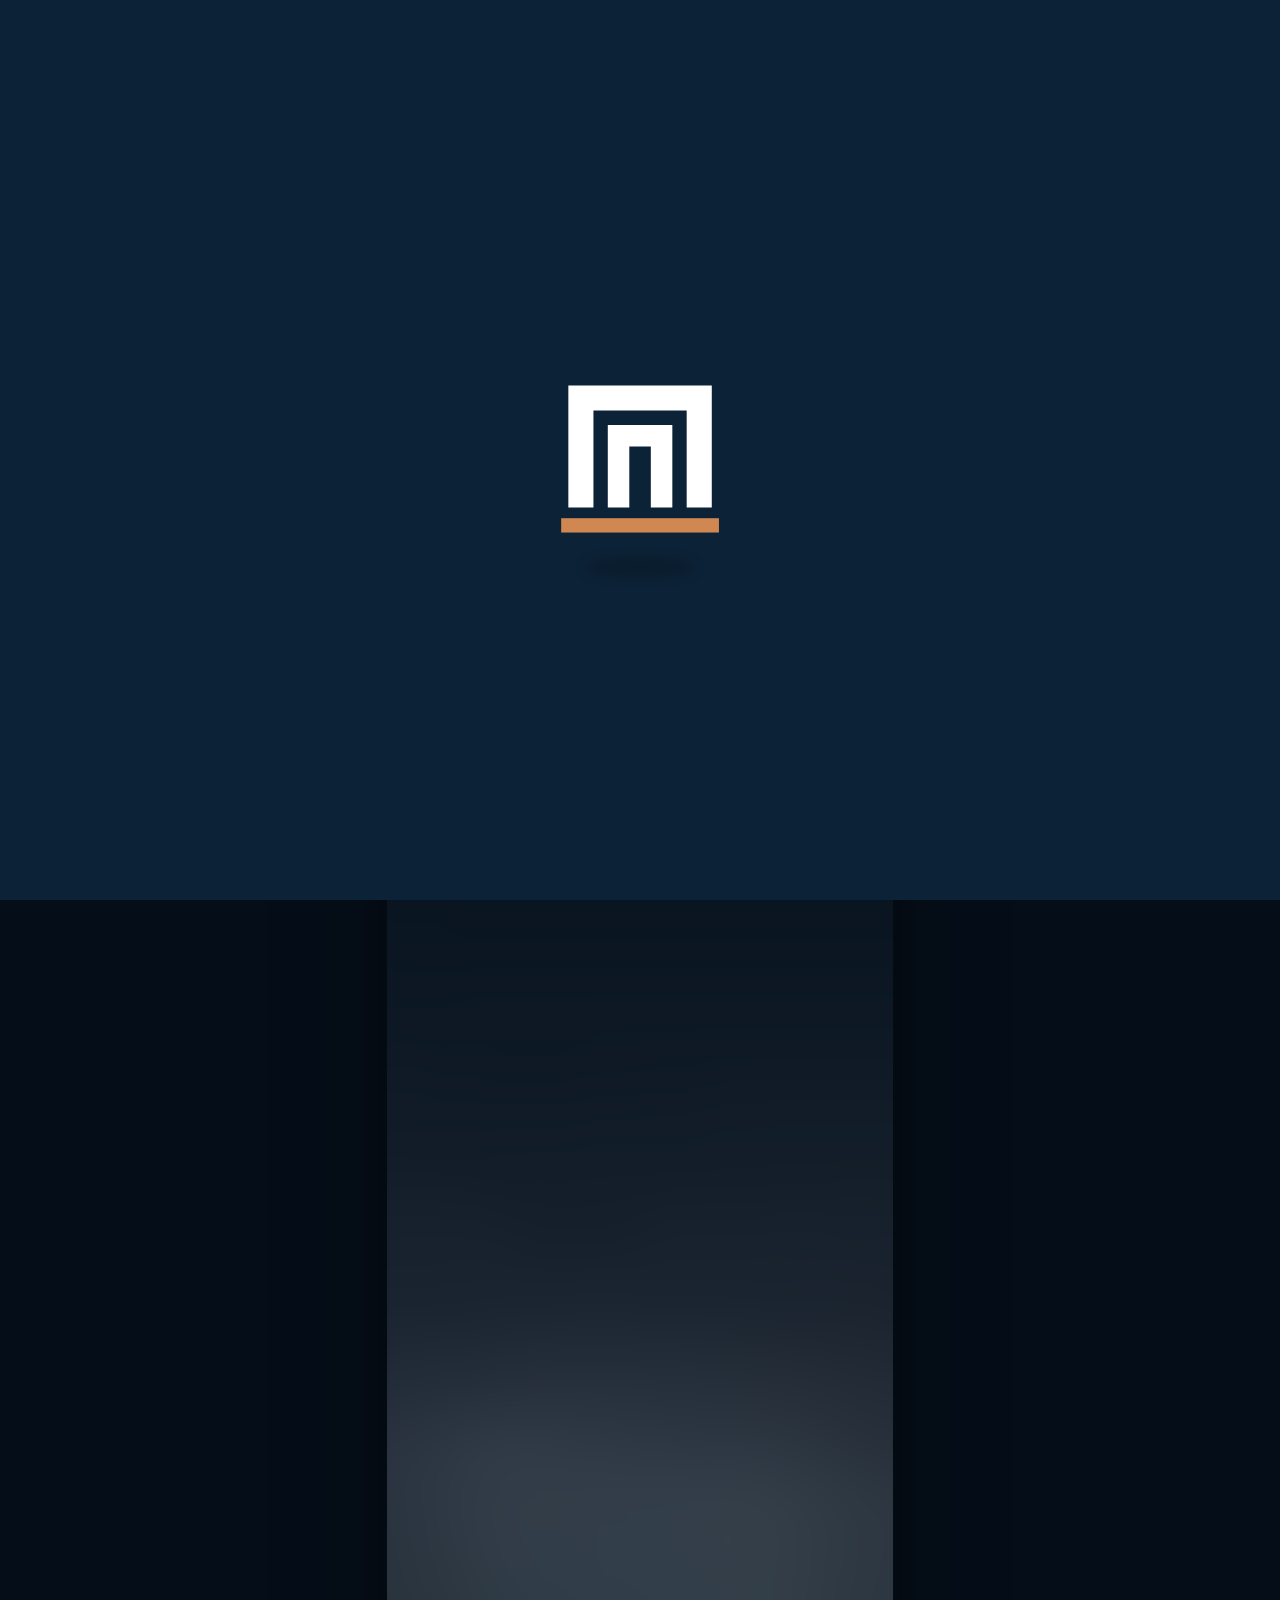
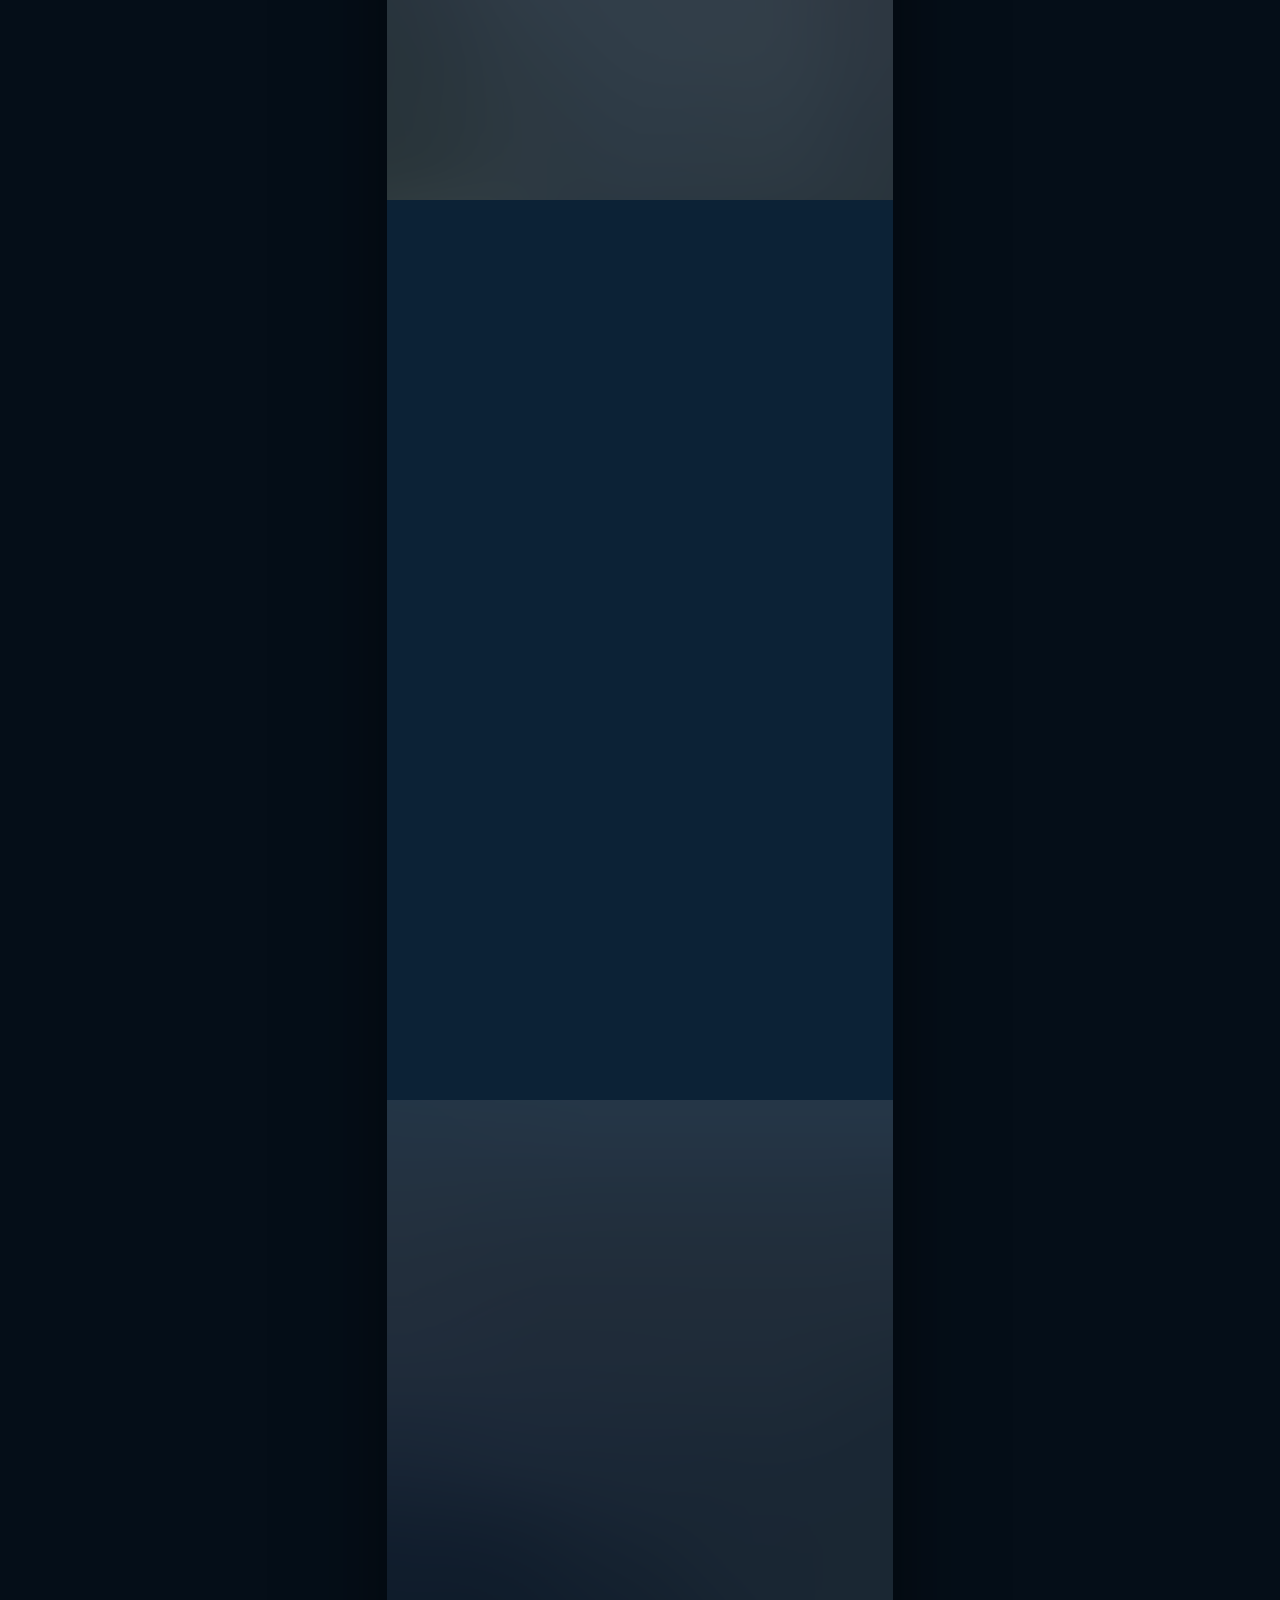
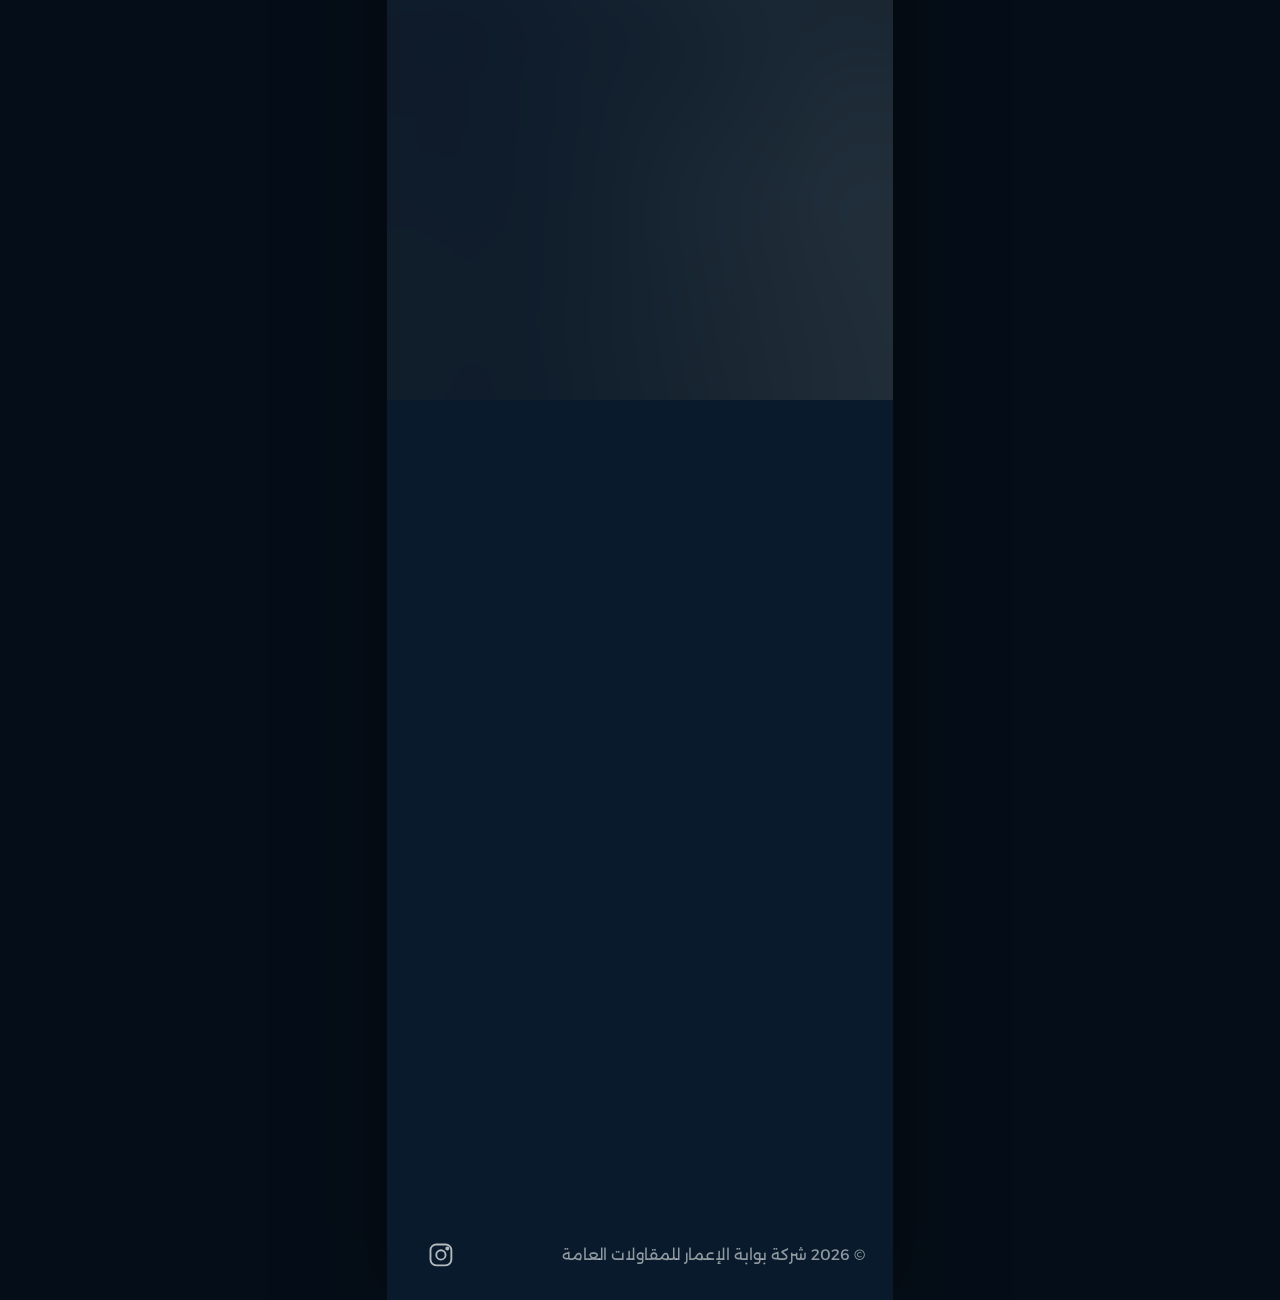
==== commit 2ad0bbd2: "Show every photo whole, with the words in their own space - Hero, about and services now stack the f" ====
--- a/index.html
+++ b/index.html
@@ -26,7 +26,7 @@
   </script>
 
   <link rel="preload" href="assets/fonts/alexandria-arabic.woff2" as="font" type="font/woff2" crossorigin>
-  <link rel="preload" as="image" type="image/avif" imagesrcset="assets/img/site/hero-900.avif 900w, assets/img/site/hero-1200.avif 1200w" imagesizes="(max-aspect-ratio: 1/2) 50vh, (max-aspect-ratio: 9/16) 100vw, 56.25vh">
+  <link rel="preload" as="image" type="image/avif" imagesrcset="assets/img/site/hero-800.avif 800w, assets/img/site/hero-1200.avif 1200w" imagesizes="(max-aspect-ratio: 9/16) 100vw, 56.25vh">
   <link rel="stylesheet" href="assets/css/style.css">
 
   <script type="application/ld+json">
@@ -68,43 +68,51 @@
   </header>
 
   <main>
-    <!-- 1 · Hero -->
+    <!-- 1 · Hero: the whole photo, words underneath -->
     <section class="slide hero" id="hero" data-slide>
-      <div class="slide-bg" style="background-image: url([data-uri])">
-        <picture>
-          <source type="image/avif" srcset="assets/img/site/hero-900.avif 900w, assets/img/site/hero-1200.avif 1200w" sizes="(max-aspect-ratio: 1/2) 50vh, (max-aspect-ratio: 9/16) 100vw, 56.25vh">
-          <source type="image/webp" srcset="assets/img/site/hero-900.webp 900w, assets/img/site/hero-1200.webp 1200w" sizes="(max-aspect-ratio: 1/2) 50vh, (max-aspect-ratio: 9/16) 100vw, 56.25vh">
-          <img src="assets/img/site/hero.jpg" alt="مبنى خرساني قيد الإنشاء مع رافعتين برجيتين" width="900" height="1800" fetchpriority="high">
-        </picture>
-      </div>
-      <div class="container hero-content">
-        <h1 class="anim" data-i18n="hero.title">بوابة الإعمار</h1>
-        <p class="hero-tagline anim" data-i18n="hero.tagline">خبرة تُرى في الموقع</p>
-        <p class="hero-since anim" data-i18n="hero.since">منذ 2007</p>
+      <div class="backdrop" style="background-image: url([data-uri])" aria-hidden="true"></div>
+      <div class="slide-inner">
+        <figure class="frame" style="aspect-ratio: 6400 / 3592; background-image: url([data-uri])">
+          <picture>
+            <source type="image/avif" srcset="assets/img/site/hero-800.avif 800w, assets/img/site/hero-1200.avif 1200w" sizes="(max-aspect-ratio: 9/16) 100vw, 56.25vh">
+            <source type="image/webp" srcset="assets/img/site/hero-800.webp 800w, assets/img/site/hero-1200.webp 1200w" sizes="(max-aspect-ratio: 9/16) 100vw, 56.25vh">
+            <img src="assets/img/site/hero.jpg" alt="مبنى خرساني قيد الإنشاء مع رافعتين برجيتين" width="1200" height="674" fetchpriority="high">
+          </picture>
+        </figure>
+        <div class="container hero-text">
+          <h1 class="anim" data-i18n="hero.title">بوابة الإعمار</h1>
+          <p class="hero-tagline anim" data-i18n="hero.tagline">خبرة تُرى في الموقع</p>
+          <p class="hero-since anim" data-i18n="hero.since">منذ 2007</p>
+        </div>
       </div>
       <a class="scroll-cue anim" href="#about" data-i18n-aria="nav.next" aria-label="التالي">
         <svg viewBox="0 0 24 24" aria-hidden="true"><path d="m6 9 6 6 6-6"/></svg>
       </a>
     </section>
 
-    <!-- 2 · About -->
+    <!-- 2 · About: words above and below the whole photo -->
     <section class="slide about" id="about" data-slide>
-      <div class="slide-bg">
-        <picture>
-          <source type="image/avif" srcset="assets/img/site/night-900.avif 900w, assets/img/site/night-1200.avif 1200w" sizes="(max-aspect-ratio: 1/2) 50vh, (max-aspect-ratio: 9/16) 100vw, 56.25vh">
-          <source type="image/webp" srcset="assets/img/site/night-900.webp 900w, assets/img/site/night-1200.webp 1200w" sizes="(max-aspect-ratio: 1/2) 50vh, (max-aspect-ratio: 9/16) 100vw, 56.25vh">
-          <img src="assets/img/site/night.jpg" alt="صب أساس حصيري ليلاً بعدة مضخات خرسانة" width="900" height="1800" loading="lazy" decoding="async">
-        </picture>
-      </div>
-      <div class="container about-content">
-        <h2 class="anim" data-i18n="about.title">خبرة ميدانية منذ 2007</h2>
-        <p class="about-lead anim" data-i18n="about.lead">مقاولات عامة بمعايير دقيقة</p>
-        <ul class="pillars">
-          <li class="anim" data-i18n="about.p1">تصميم</li>
-          <li class="anim" data-i18n="about.p2">تنفيذ</li>
-          <li class="anim" data-i18n="about.p3">إشراف</li>
-        </ul>
-        <p class="about-sectors anim" data-i18n="about.sectors">للقطاعين الحكومي والخاص</p>
+      <div class="backdrop" style="background-image: url([data-uri])" aria-hidden="true"></div>
+      <div class="slide-inner">
+        <div class="container about-top">
+          <h2 class="anim" data-i18n="about.title">خبرة ميدانية منذ 2007</h2>
+          <p class="about-lead anim" data-i18n="about.lead">مقاولات عامة بمعايير دقيقة</p>
+        </div>
+        <figure class="frame anim" style="aspect-ratio: 10304 / 7728; background-image: url([data-uri])">
+          <picture>
+            <source type="image/avif" srcset="assets/img/site/night-800.avif 800w, assets/img/site/night-1200.avif 1200w" sizes="(max-aspect-ratio: 9/16) 100vw, 56.25vh">
+            <source type="image/webp" srcset="assets/img/site/night-800.webp 800w, assets/img/site/night-1200.webp 1200w" sizes="(max-aspect-ratio: 9/16) 100vw, 56.25vh">
+            <img src="assets/img/site/night.jpg" alt="صب أساس حصيري ليلاً بعدة مضخات خرسانة" width="1200" height="900" loading="lazy" decoding="async">
+          </picture>
+        </figure>
+        <div class="container about-bottom">
+          <ul class="pillars">
+            <li class="anim" data-i18n="about.p1">تصميم</li>
+            <li class="anim" data-i18n="about.p2">تنفيذ</li>
+            <li class="anim" data-i18n="about.p3">إشراف</li>
+          </ul>
+          <p class="about-sectors anim" data-i18n="about.sectors">للقطاعين الحكومي والخاص</p>
+        </div>
       </div>
     </section>
 
@@ -169,22 +177,28 @@
       </div>
     </section>
 
-    <!-- 4 · Services — background shows the frame photo, then the slab photo, and alternates -->
+    <!-- 4 · Services: the frame photo, then the slab photo (both shown whole), list underneath -->
     <section class="slide services" id="services" data-slide>
-      <div class="slide-bg">
-        <picture class="bg-layer bg-a">
-          <source type="image/avif" srcset="assets/img/site/frame-720.avif 720w, assets/img/site/frame-1080.avif 1080w" sizes="(max-aspect-ratio: 1/2) 50vh, (max-aspect-ratio: 9/16) 100vw, 56.25vh">
-          <source type="image/webp" srcset="assets/img/site/frame-720.webp 720w, assets/img/site/frame-1080.webp 1080w" sizes="(max-aspect-ratio: 1/2) 50vh, (max-aspect-ratio: 9/16) 100vw, 56.25vh">
-          <img src="assets/img/site/frame.jpg" alt="" width="720" height="1440" loading="lazy" decoding="async">
-        </picture>
-        <picture class="bg-layer bg-b">
-          <source type="image/avif" srcset="assets/img/site/slab-720.avif 720w, assets/img/site/slab-1080.avif 1080w" sizes="(max-aspect-ratio: 1/2) 50vh, (max-aspect-ratio: 9/16) 100vw, 56.25vh">
-          <source type="image/webp" srcset="assets/img/site/slab-720.webp 720w, assets/img/site/slab-1080.webp 1080w" sizes="(max-aspect-ratio: 1/2) 50vh, (max-aspect-ratio: 9/16) 100vw, 56.25vh">
-          <img src="assets/img/site/slab.jpg" alt="" width="720" height="1440" loading="lazy" decoding="async">
-        </picture>
-      </div>
-      <div class="container services-content">
-        <h2 class="anim" data-i18n="services.title">خدماتنا</h2>
+      <div class="backdrop" style="background-image: url([data-uri])" aria-hidden="true"></div>
+      <div class="slide-inner">
+        <div class="container"><h2 class="anim" data-i18n="services.title">خدماتنا</h2></div>
+        <div class="band anim" style="aspect-ratio: 5120 / 2880">
+          <div class="bg-layer bg-a" style="background-image: url([data-uri])">
+            <picture>
+            <source type="image/avif" srcset="assets/img/site/frame-800.avif 800w, assets/img/site/frame-1200.avif 1200w" sizes="(max-aspect-ratio: 9/16) 100vw, 56.25vh">
+            <source type="image/webp" srcset="assets/img/site/frame-800.webp 800w, assets/img/site/frame-1200.webp 1200w" sizes="(max-aspect-ratio: 9/16) 100vw, 56.25vh">
+            <img src="assets/img/site/frame.jpg" alt="هيكل خرساني متعدد الطوابق قيد الإنشاء" width="1200" height="675" loading="lazy" decoding="async">
+          </picture>
+          </div>
+          <div class="bg-layer bg-b" style="background-image: url([data-uri])">
+            <picture>
+            <source type="image/avif" srcset="assets/img/site/slab-800.avif 800w, assets/img/site/slab-1200.avif 1200w" sizes="(max-aspect-ratio: 9/16) 100vw, 56.25vh">
+            <source type="image/webp" srcset="assets/img/site/slab-800.webp 800w, assets/img/site/slab-1200.webp 1200w" sizes="(max-aspect-ratio: 9/16) 100vw, 56.25vh">
+            <img src="assets/img/site/slab.jpg" alt="منظر علوي لتسليح سقف خرساني" width="1200" height="900" loading="lazy" decoding="async">
+          </picture>
+          </div>
+        </div>
+        <div class="container">
         <ul class="service-list">
           <li class="anim" data-i18n="s1">إنشاء المباني السكنية والتجارية</li>
           <li class="anim" data-i18n="s2">أعمال البنى التحتية</li>
@@ -194,6 +208,7 @@
           <li class="anim" data-i18n="s6">التصميم والإشراف الهندسي</li>
           <li class="anim" data-i18n="s7">تجهيز المواد والمعدات</li>
         </ul>
+        </div>
       </div>
     </section>
 
--- a/assets/css/style.css
+++ b/assets/css/style.css
@@ -111,20 +111,30 @@
 .is-intro.is-landing .header .wordmark, .is-intro.is-landing .header .lang { opacity: 1; transform: none; }
 
 /* =========================================================
-   Slides
+   Slides: a vertical stack — whole photo + words in their own space,
+   over a blurred, darkened copy of the same photo
    ========================================================= */
 .slide {
   position: relative; isolation: isolate; overflow: hidden;
-  display: flex; align-items: center;
+  display: flex; flex-direction: column; justify-content: center;
   height: calc(var(--vh) * 100); min-height: calc(var(--u) * 150);
-  padding: calc(var(--header-h) + var(--u) * 4) 0 calc(var(--u) * 8);
+  padding: calc(var(--header-h) + var(--u) * 3) 0 calc(var(--u) * 6);
   scroll-snap-align: start;
 }
-.slide-bg { position: absolute; inset: 0; z-index: -2; overflow: hidden; background: var(--navy-3) center / cover no-repeat; }
-.slide-bg picture, .slide-bg img { display: block; width: 100%; height: 100%; }
-.slide-bg img { object-fit: cover; }
 .slide::before { content: ""; position: absolute; inset: 0; z-index: -1; pointer-events: none; }
-.slide > .container { width: 100%; }
+.slide > .container, .slide-inner { width: 100%; }
+.slide-inner { display: flex; flex-direction: column; }
+.backdrop {   /* tiny pre-blurred copy of the slide photo, softened further */
+  position: absolute; inset: -12%; z-index: -2;
+  background: var(--navy-3) center / cover no-repeat; filter: blur(22px) saturate(1.15);
+}
+.frame {
+  position: relative; width: 100%; margin: 0; overflow: hidden;
+  background: var(--navy-3) center / cover no-repeat;     /* blurred placeholder while the photo loads */
+  box-shadow: 0 24px 48px -22px rgba(0, 0, 0, .8);
+}
+.frame picture, .frame img { display: block; width: 100%; height: 100%; }
+.frame img { object-fit: cover; }
 
 /* Entrance animation, replayed each time a slide comes into view */
 .js .anim {
@@ -135,24 +145,22 @@
 .js .slide.is-active .anim { opacity: 1; transform: none; }
 
 /* ---------- 1 · Hero ---------- */
-.hero { align-items: flex-end; padding-bottom: calc(var(--u) * 24); }
-.hero .slide-bg img { object-position: 50% 50%; transform-origin: 50% 62%; }   /* focus point: the building */
-.js .hero:not(.has-zoomed) .slide-bg img { transform: scale(1.6); }
-.hero.is-zooming .slide-bg img { animation: hero-zoom 5.2s cubic-bezier(.45, .05, .2, 1) forwards; }
-.hero.has-zoomed .slide-bg img { transform: none; }
+.hero::before { background: linear-gradient(180deg, rgba(8, 26, 43, .8), rgba(8, 26, 43, .7) 50%, rgba(8, 26, 43, .84)); }
+.hero .slide-inner { gap: calc(var(--u) * 9); }
+.hero .frame img { transform-origin: 50% 60%; }          /* focus point: the building */
+.js .hero:not(.has-zoomed) .frame img { transform: scale(1.6); }
+.hero.is-zooming .frame img { animation: hero-zoom 5.2s cubic-bezier(.45, .05, .2, 1) forwards; }
+.hero.has-zoomed .frame img { transform: none; }
 @keyframes hero-zoom { from { transform: scale(1.6); } to { transform: scale(1); } }
-.hero::before {
-  background:
-    linear-gradient(to bottom, rgba(8, 26, 43, .6) 0%, rgba(8, 26, 43, 0) 24%),
-    linear-gradient(to top, rgba(8, 26, 43, .92) 0%, rgba(8, 26, 43, .5) 48%, rgba(8, 26, 43, .08) 100%);
-}
-.hero h1 { font-size: calc(var(--u) * 12.4); font-weight: 800; line-height: 1.2; }
+.hero-text { text-align: center; }
+.hero h1 { font-size: calc(var(--u) * 12); font-weight: 800; line-height: 1.2; }
 [lang="en"] .hero h1 { font-size: calc(var(--u) * 10); line-height: 1.05; letter-spacing: -.03em; white-space: nowrap; }
-.hero-tagline { margin-top: calc(var(--u) * 2); font-size: calc(var(--u) * 6); font-weight: 400; line-height: 1.5; color: rgba(255, 255, 255, .95); }
-.hero-since { margin-top: calc(var(--u) * 3); font-size: calc(var(--u) * 4.4); font-weight: 500; color: var(--copper-light); }
+.hero-tagline { margin-top: calc(var(--u) * 2.4); font-size: calc(var(--u) * 5.6); font-weight: 400; line-height: 1.5; color: rgba(255, 255, 255, .92); }
+.hero-since { display: inline-flex; align-items: center; gap: calc(var(--u) * 3); margin-top: calc(var(--u) * 4); font-size: calc(var(--u) * 4.2); font-weight: 500; color: var(--copper-light); }
+.hero-since::before, .hero-since::after { content: ""; width: calc(var(--u) * 7); height: 1px; background: currentColor; opacity: .6; }
 .scroll-cue {
-  position: absolute; left: 50%; bottom: calc(var(--u) * 6); transform: translateX(-50%);
-  display: grid; place-items: center; width: calc(var(--u) * 11); height: calc(var(--u) * 11); color: rgba(255, 255, 255, .8);
+  position: absolute; left: 50%; bottom: calc(var(--u) * 5); transform: translateX(-50%);
+  display: grid; place-items: center; width: calc(var(--u) * 11); height: calc(var(--u) * 11); color: rgba(255, 255, 255, .75);
 }
 .js .scroll-cue.anim { transform: translate(-50%, calc(var(--u) * 6)); }
 .js .slide.is-active .scroll-cue.anim { transform: translateX(-50%); }
@@ -161,21 +169,19 @@
 @keyframes cue { 0%, 100% { transform: translateY(0); opacity: .8; } 50% { transform: translateY(7px); opacity: 1; } }
 
 /* ---------- 2 · About (night pour photo) ---------- */
-.about { align-items: flex-start; }
-.about .slide-bg img { transform: scale(1.35); transform-origin: 50% 60%; }
-.about.is-active .slide-bg img { transform: scale(1); transition: transform 5.5s cubic-bezier(.45, .05, .2, 1) .15s; }
-.about::before { background: linear-gradient(180deg, rgba(8, 26, 43, .82) 0%, rgba(8, 26, 43, .45) 34%, rgba(8, 26, 43, .08) 60%, rgba(8, 26, 43, .35) 100%); }
-.about-content { position: relative; text-align: center; padding-top: calc(var(--u) * 6); text-shadow: 0 2px 24px rgba(5, 14, 26, .7), 0 1px 3px rgba(5, 14, 26, .55); }
-.about-content::before {   /* soft shade behind the words only, so the rest of the photo stays clear */
-  content: ""; position: absolute; z-index: -1; inset: -14% -4% -24%; pointer-events: none;
-  background: radial-gradient(closest-side, rgba(6, 16, 30, .66), rgba(6, 16, 30, .42) 55%, rgba(6, 16, 30, 0));
-}
-.about h2 { font-size: calc(var(--u) * 9.4); font-weight: 800; }
-.about-lead { margin-top: calc(var(--u) * 2.6); font-size: calc(var(--u) * 4.8); color: rgba(255, 255, 255, .92); }
-.pillars { display: flex; justify-content: center; margin: calc(var(--u) * 9) 0; }
-.pillars li { padding: 0 calc(var(--u) * 4); font-size: calc(var(--u) * 7); font-weight: 600; line-height: 1.35; }
+.about::before { background: rgba(8, 26, 43, .68); }
+.about .slide-inner { gap: calc(var(--u) * 7); }
+.about-top, .about-bottom { text-align: center; }
+.about h2 { font-size: calc(var(--u) * 8); font-weight: 800; white-space: nowrap; }
+.about-lead { margin-top: calc(var(--u) * 2); font-size: calc(var(--u) * 4.6); line-height: 1.55; color: rgba(255, 255, 255, .9); }
+.about .frame img { transform: scale(1.25); transform-origin: 38% 55%; }
+.about.is-active .frame img { transform: scale(1); transition: transform 5.5s cubic-bezier(.45, .05, .2, 1) .15s; }
+.pillars { display: flex; justify-content: center; }
+.pillars li { padding: 0 calc(var(--u) * 4.4); font-size: calc(var(--u) * 6.6); font-weight: 600; line-height: 1.35; }
 .pillars li + li { border-inline-start: 1px solid rgba(255, 255, 255, .3); }
-.about-sectors { font-size: calc(var(--u) * 4.4); font-weight: 600; color: var(--copper-light); }
+[lang="en"] .about h2 { white-space: normal; }
+[lang="en"] .pillars li { font-size: calc(var(--u) * 4.2); padding: 0 calc(var(--u) * 2.8); }
+.about-sectors { margin-top: calc(var(--u) * 4.4); font-size: calc(var(--u) * 4.2); font-weight: 600; color: var(--copper-light); }
 
 /* ---------- 3 · Selected sites ---------- */
 .works { background: var(--navy); }
@@ -213,23 +219,28 @@
 .project-media img { position: absolute; inset: 0; z-index: 1; width: 100%; height: 100%; object-fit: cover; cursor: zoom-in; -webkit-user-drag: none; }
 .project h3 { margin-top: calc(var(--u) * 3.6); min-height: 3em; font-size: calc(var(--u) * 4.3); font-weight: 500; line-height: 1.5; }
 
-/* ---------- 4 · Services (frame photo, then slab photo) ---------- */
-.services { background: var(--navy-2); }
-.bg-layer { position: absolute; inset: 0; display: block; }
-.bg-layer img { transform: scale(1.14); }
+/* ---------- 4 · Services (frame photo, then slab photo — both whole) ---------- */
+.services::before { background: rgba(8, 26, 43, .76); }
+.services .slide-inner { gap: calc(var(--u) * 5); }
+.band { position: relative; width: 100%; overflow: hidden; background: var(--navy-3); box-shadow: 0 24px 48px -22px rgba(0, 0, 0, .8); }
+.bg-layer { position: absolute; inset: 0; overflow: hidden; background-repeat: no-repeat; background-size: 0 0; }
+.bg-layer::before {   /* soft fill around a photo whose shape differs from the band */
+  content: ""; position: absolute; inset: -15%; background-image: inherit; background-size: cover; background-position: center;
+  filter: blur(14px) brightness(.55);
+}
+.bg-layer picture, .bg-layer img { position: relative; display: block; width: 100%; height: 100%; }
+.bg-layer img { object-fit: contain; transform: scale(1.12); }
 .bg-b { opacity: 0; transition: opacity 1.6s ease; }
 .services.show-b .bg-b { opacity: 1; }
 .bg-layer.is-moving img { animation: drift 7.5s cubic-bezier(.3, .2, .2, 1) forwards; }
-@keyframes drift { from { transform: scale(1.14); } to { transform: scale(1); } }
-.services::before { background: linear-gradient(180deg, rgba(8, 26, 43, .84) 0%, rgba(8, 26, 43, .74) 50%, rgba(8, 26, 43, .88) 100%); }
-.services h2 { margin-bottom: calc(var(--u) * 5); }
+@keyframes drift { from { transform: scale(1.12); } to { transform: scale(1); } }
 .service-list li {
-  display: flex; align-items: center; gap: calc(var(--u) * 3.6);
-  padding: calc(var(--u) * 3) 0; border-bottom: 1px solid var(--line);
-  font-size: calc(var(--u) * 4.4); line-height: 1.5;
+  display: flex; align-items: center; gap: calc(var(--u) * 3.4);
+  padding: calc(var(--u) * 1.9) 0; border-bottom: 1px solid var(--line);
+  font-size: calc(var(--u) * 4.2); line-height: 1.5;
 }
 .service-list li:first-child { border-top: 1px solid var(--line); }
-.service-list li::before { content: ""; width: calc(var(--u) * 2.2); height: calc(var(--u) * 2.2); flex: none; background: var(--copper-light); }
+.service-list li::before { content: ""; width: calc(var(--u) * 2); height: calc(var(--u) * 2); flex: none; background: var(--copper-light); }
 
 /* ---------- 5 · Contact ---------- */
 .contact { background: var(--navy-3); padding-bottom: calc(var(--u) * 18); }
@@ -291,6 +302,6 @@
 @media (prefers-reduced-motion: reduce) {
   html { scroll-behavior: auto; }
   .js .anim { opacity: 1; transform: none; transition: none; }
-  .slide-bg img, .project-media img { transform: none !important; animation: none !important; transition: none !important; }
+  .frame img, .bg-layer img, .project-media img { transform: none !important; animation: none !important; transition: none !important; }
   .hero.is-active .scroll-cue svg { animation: none; }
 }
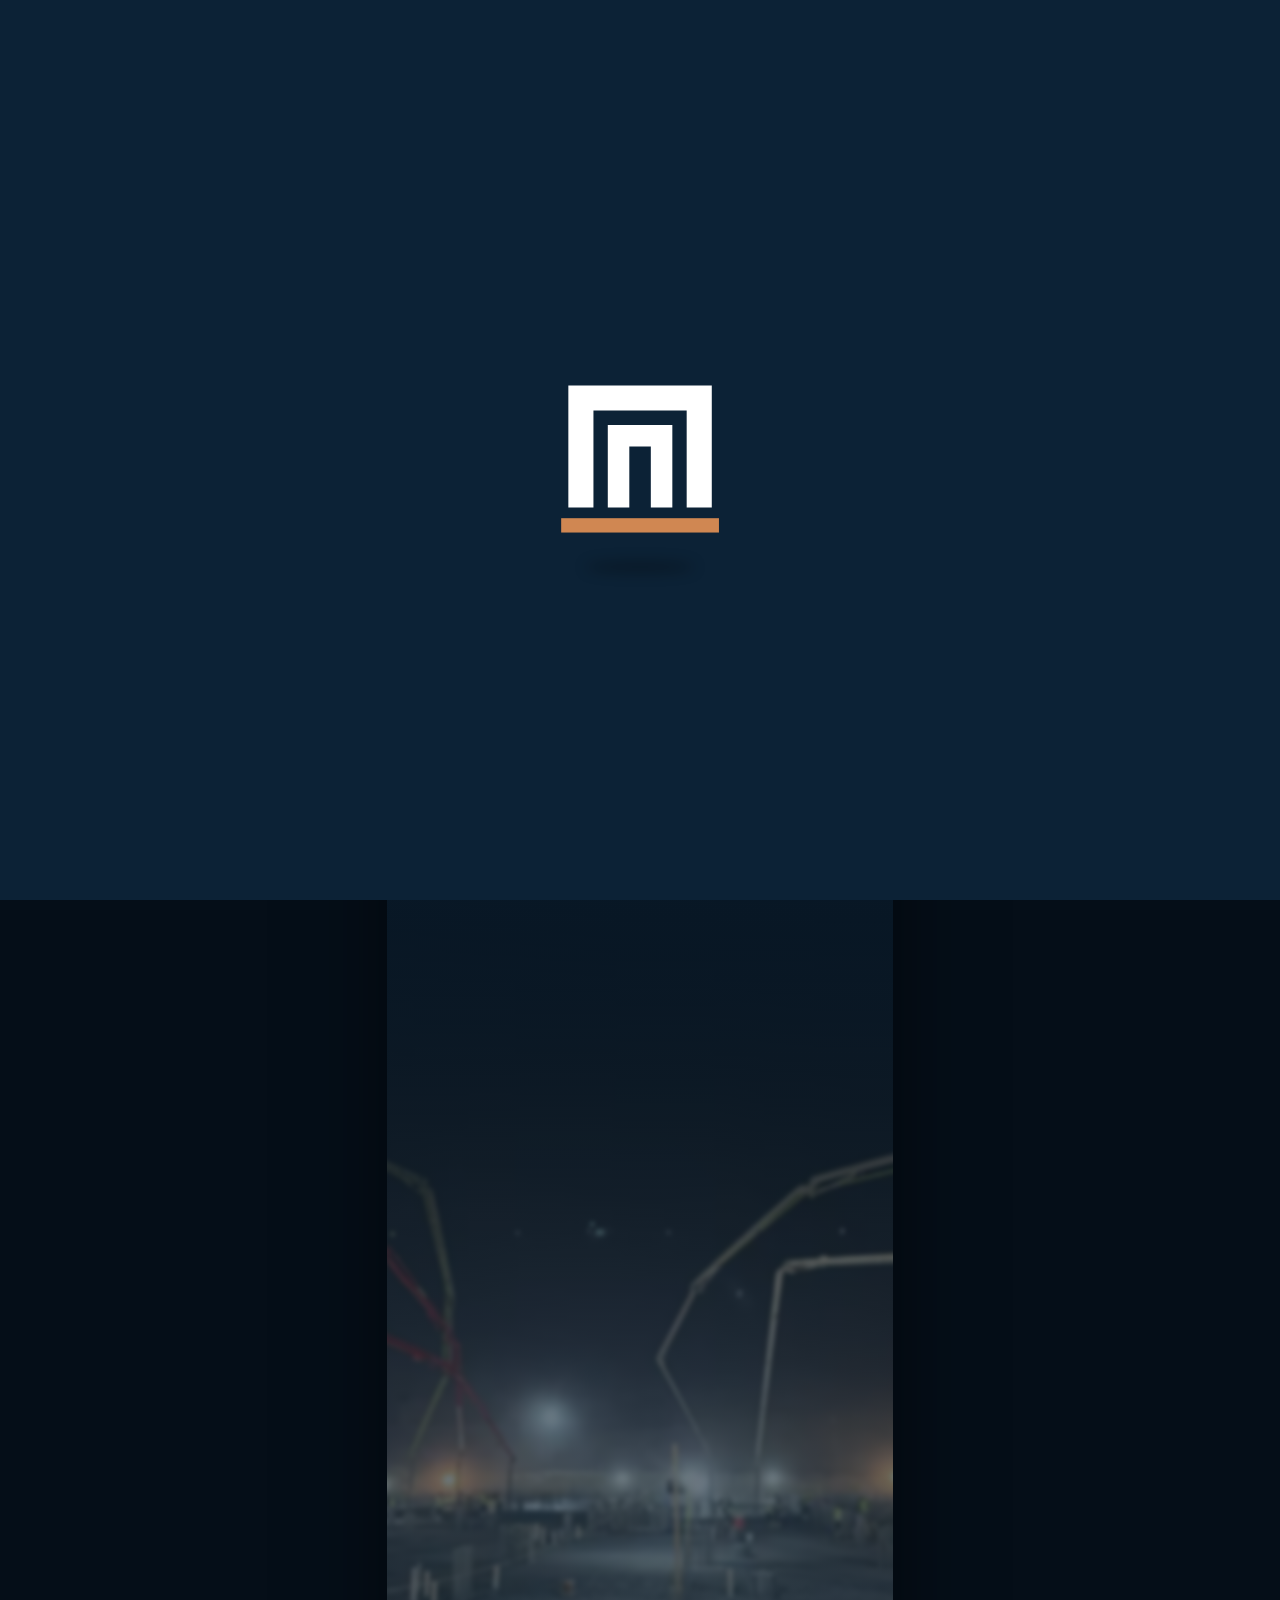
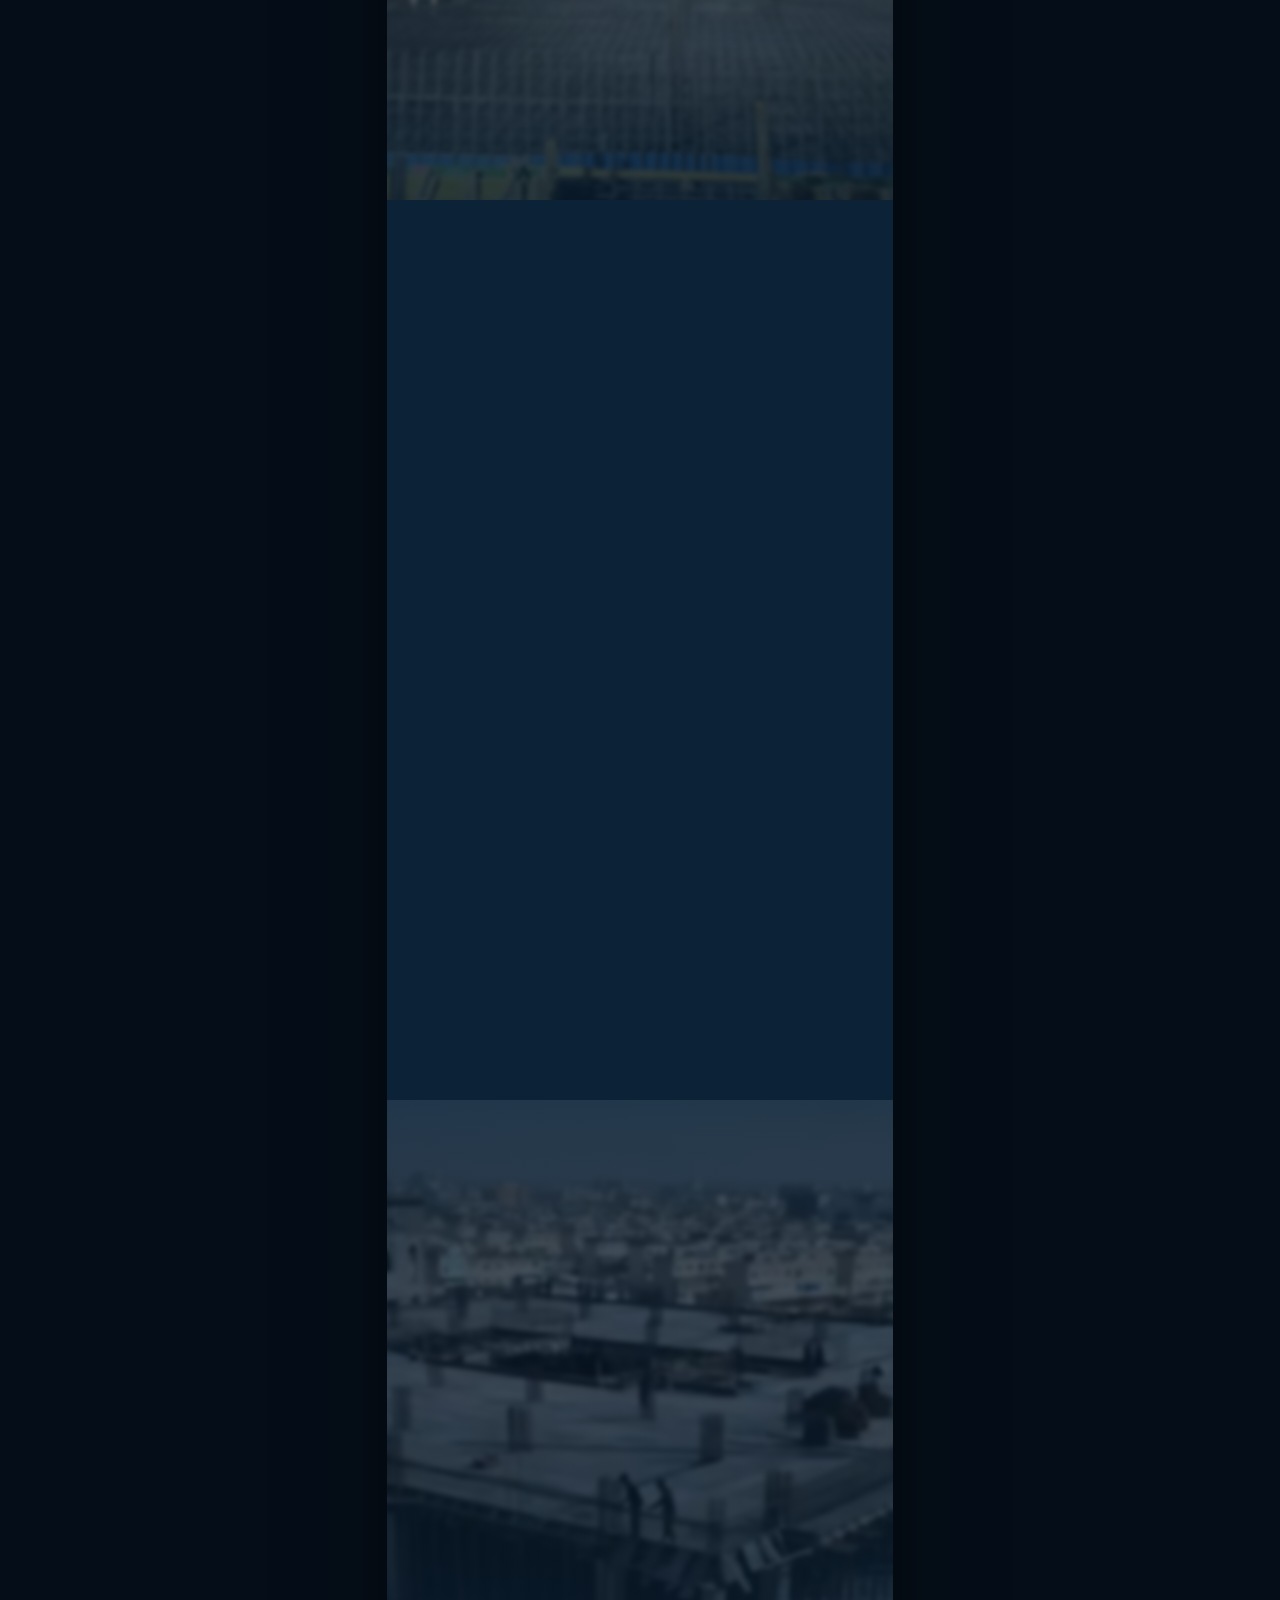
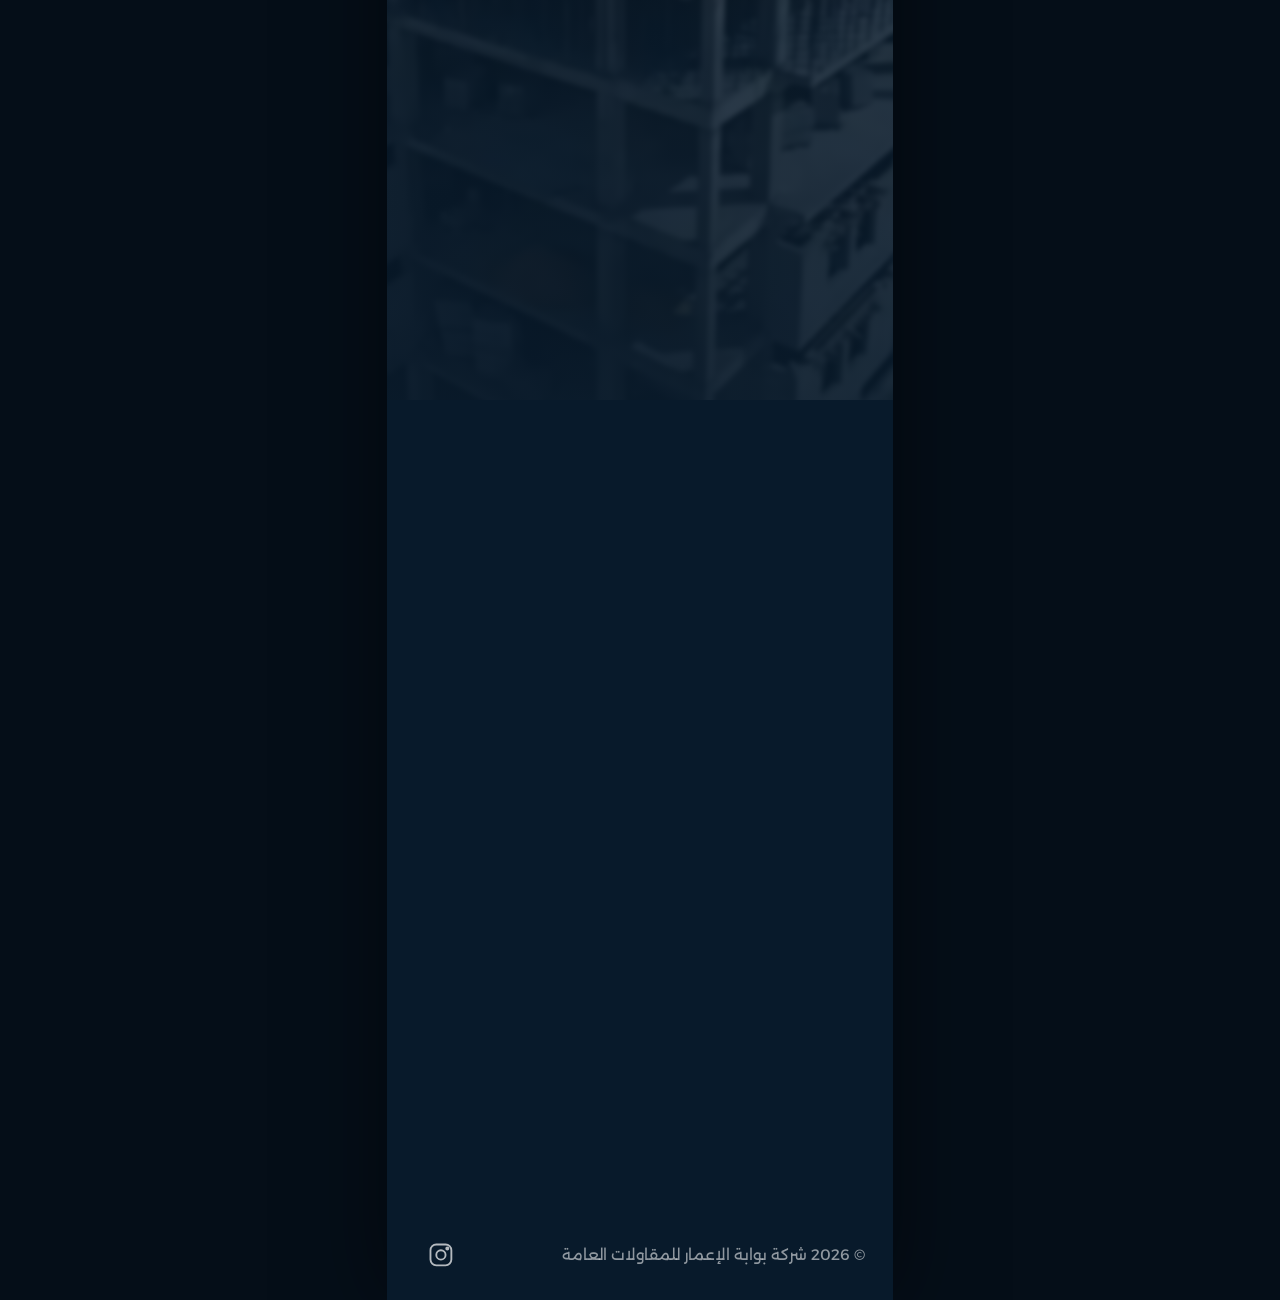
==== commit 4f72e789: "Put the words on the photo: the same photo fills the screen behind them - Each photo slide now has t" ====
--- a/index.html
+++ b/index.html
@@ -71,6 +71,7 @@
     <!-- 1 · Hero: the whole photo, words underneath -->
     <section class="slide hero" id="hero" data-slide>
       <div class="backdrop" style="background-image: url([data-uri])" aria-hidden="true"></div>
+      <div class="backdrop-photo" aria-hidden="true"></div>
       <div class="slide-inner">
         <figure class="frame" style="aspect-ratio: 6400 / 3592; background-image: url([data-uri])">
           <picture>
@@ -93,6 +94,7 @@
     <!-- 2 · About: words above and below the whole photo -->
     <section class="slide about" id="about" data-slide>
       <div class="backdrop" style="background-image: url([data-uri])" aria-hidden="true"></div>
+      <div class="backdrop-photo" aria-hidden="true"></div>
       <div class="slide-inner">
         <div class="container about-top">
           <h2 class="anim" data-i18n="about.title">خبرة ميدانية منذ 2007</h2>
@@ -180,6 +182,8 @@
     <!-- 4 · Services: the frame photo, then the slab photo (both shown whole), list underneath -->
     <section class="slide services" id="services" data-slide>
       <div class="backdrop" style="background-image: url([data-uri])" aria-hidden="true"></div>
+      <div class="backdrop-photo bp-a" aria-hidden="true"></div>
+      <div class="backdrop-photo bp-b" aria-hidden="true"></div>
       <div class="slide-inner">
         <div class="container"><h2 class="anim" data-i18n="services.title">خدماتنا</h2></div>
         <div class="band anim" style="aspect-ratio: 5120 / 2880">
--- a/assets/css/style.css
+++ b/assets/css/style.css
@@ -128,10 +128,17 @@
   position: absolute; inset: -12%; z-index: -2;
   background: var(--navy-3) center / cover no-repeat; filter: blur(22px) saturate(1.15);
 }
+.backdrop-photo {   /* the same photo, filling the screen behind the words (set by main.js once it has loaded) */
+  position: absolute; inset: -2%; z-index: -2; background: center / cover no-repeat;
+  filter: blur(2.5px) saturate(1.05); opacity: 0; transition: opacity 1.2s ease;
+}
+.backdrop-photo.is-loaded { opacity: 1; }
+.services .bp-b.is-loaded { opacity: 0; transition-duration: 1.6s; }
+.services.show-b .bp-b.is-loaded { opacity: 1; }
 .frame {
   position: relative; width: 100%; margin: 0; overflow: hidden;
   background: var(--navy-3) center / cover no-repeat;     /* blurred placeholder while the photo loads */
-  box-shadow: 0 24px 48px -22px rgba(0, 0, 0, .8);
+  box-shadow: 0 24px 48px -18px rgba(0, 0, 0, .85), 0 0 0 1px rgba(255, 255, 255, .14);
 }
 .frame picture, .frame img { display: block; width: 100%; height: 100%; }
 .frame img { object-fit: cover; }
@@ -145,7 +152,7 @@
 .js .slide.is-active .anim { opacity: 1; transform: none; }
 
 /* ---------- 1 · Hero ---------- */
-.hero::before { background: linear-gradient(180deg, rgba(8, 26, 43, .8), rgba(8, 26, 43, .7) 50%, rgba(8, 26, 43, .84)); }
+.hero::before { background: linear-gradient(180deg, rgba(8, 26, 43, .78) 0%, rgba(8, 26, 43, .55) 30%, rgba(8, 26, 43, .55) 55%, rgba(8, 26, 43, .86) 100%); }
 .hero .slide-inner { gap: calc(var(--u) * 9); }
 .hero .frame img { transform-origin: 50% 60%; }          /* focus point: the building */
 .js .hero:not(.has-zoomed) .frame img { transform: scale(1.6); }
@@ -153,6 +160,7 @@
 .hero.has-zoomed .frame img { transform: none; }
 @keyframes hero-zoom { from { transform: scale(1.6); } to { transform: scale(1); } }
 .hero-text { text-align: center; }
+.hero-text, .about-top, .about-bottom, .services h2, .service-list { text-shadow: 0 2px 18px rgba(4, 12, 22, .75), 0 1px 3px rgba(4, 12, 22, .6); }
 .hero h1 { font-size: calc(var(--u) * 12); font-weight: 800; line-height: 1.2; }
 [lang="en"] .hero h1 { font-size: calc(var(--u) * 10); line-height: 1.05; letter-spacing: -.03em; white-space: nowrap; }
 .hero-tagline { margin-top: calc(var(--u) * 2.4); font-size: calc(var(--u) * 5.6); font-weight: 400; line-height: 1.5; color: rgba(255, 255, 255, .92); }
@@ -169,7 +177,7 @@
 @keyframes cue { 0%, 100% { transform: translateY(0); opacity: .8; } 50% { transform: translateY(7px); opacity: 1; } }
 
 /* ---------- 2 · About (night pour photo) ---------- */
-.about::before { background: rgba(8, 26, 43, .68); }
+.about::before { background: linear-gradient(180deg, rgba(8, 26, 43, .84) 0%, rgba(8, 26, 43, .6) 35%, rgba(8, 26, 43, .6) 65%, rgba(8, 26, 43, .86) 100%); }
 .about .slide-inner { gap: calc(var(--u) * 7); }
 .about-top, .about-bottom { text-align: center; }
 .about h2 { font-size: calc(var(--u) * 8); font-weight: 800; white-space: nowrap; }
@@ -220,9 +228,9 @@
 .project h3 { margin-top: calc(var(--u) * 3.6); min-height: 3em; font-size: calc(var(--u) * 4.3); font-weight: 500; line-height: 1.5; }
 
 /* ---------- 4 · Services (frame photo, then slab photo — both whole) ---------- */
-.services::before { background: rgba(8, 26, 43, .76); }
+.services::before { background: linear-gradient(180deg, rgba(8, 26, 43, .8) 0%, rgba(8, 26, 43, .66) 30%, rgba(8, 26, 43, .82) 60%, rgba(8, 26, 43, .9) 100%); }
 .services .slide-inner { gap: calc(var(--u) * 5); }
-.band { position: relative; width: 100%; overflow: hidden; background: var(--navy-3); box-shadow: 0 24px 48px -22px rgba(0, 0, 0, .8); }
+.band { position: relative; width: 100%; overflow: hidden; background: var(--navy-3); box-shadow: 0 24px 48px -18px rgba(0, 0, 0, .85), 0 0 0 1px rgba(255, 255, 255, .14); }
 .bg-layer { position: absolute; inset: 0; overflow: hidden; background-repeat: no-repeat; background-size: 0 0; }
 .bg-layer::before {   /* soft fill around a photo whose shape differs from the band */
   content: ""; position: absolute; inset: -15%; background-image: inherit; background-size: cover; background-position: center;
